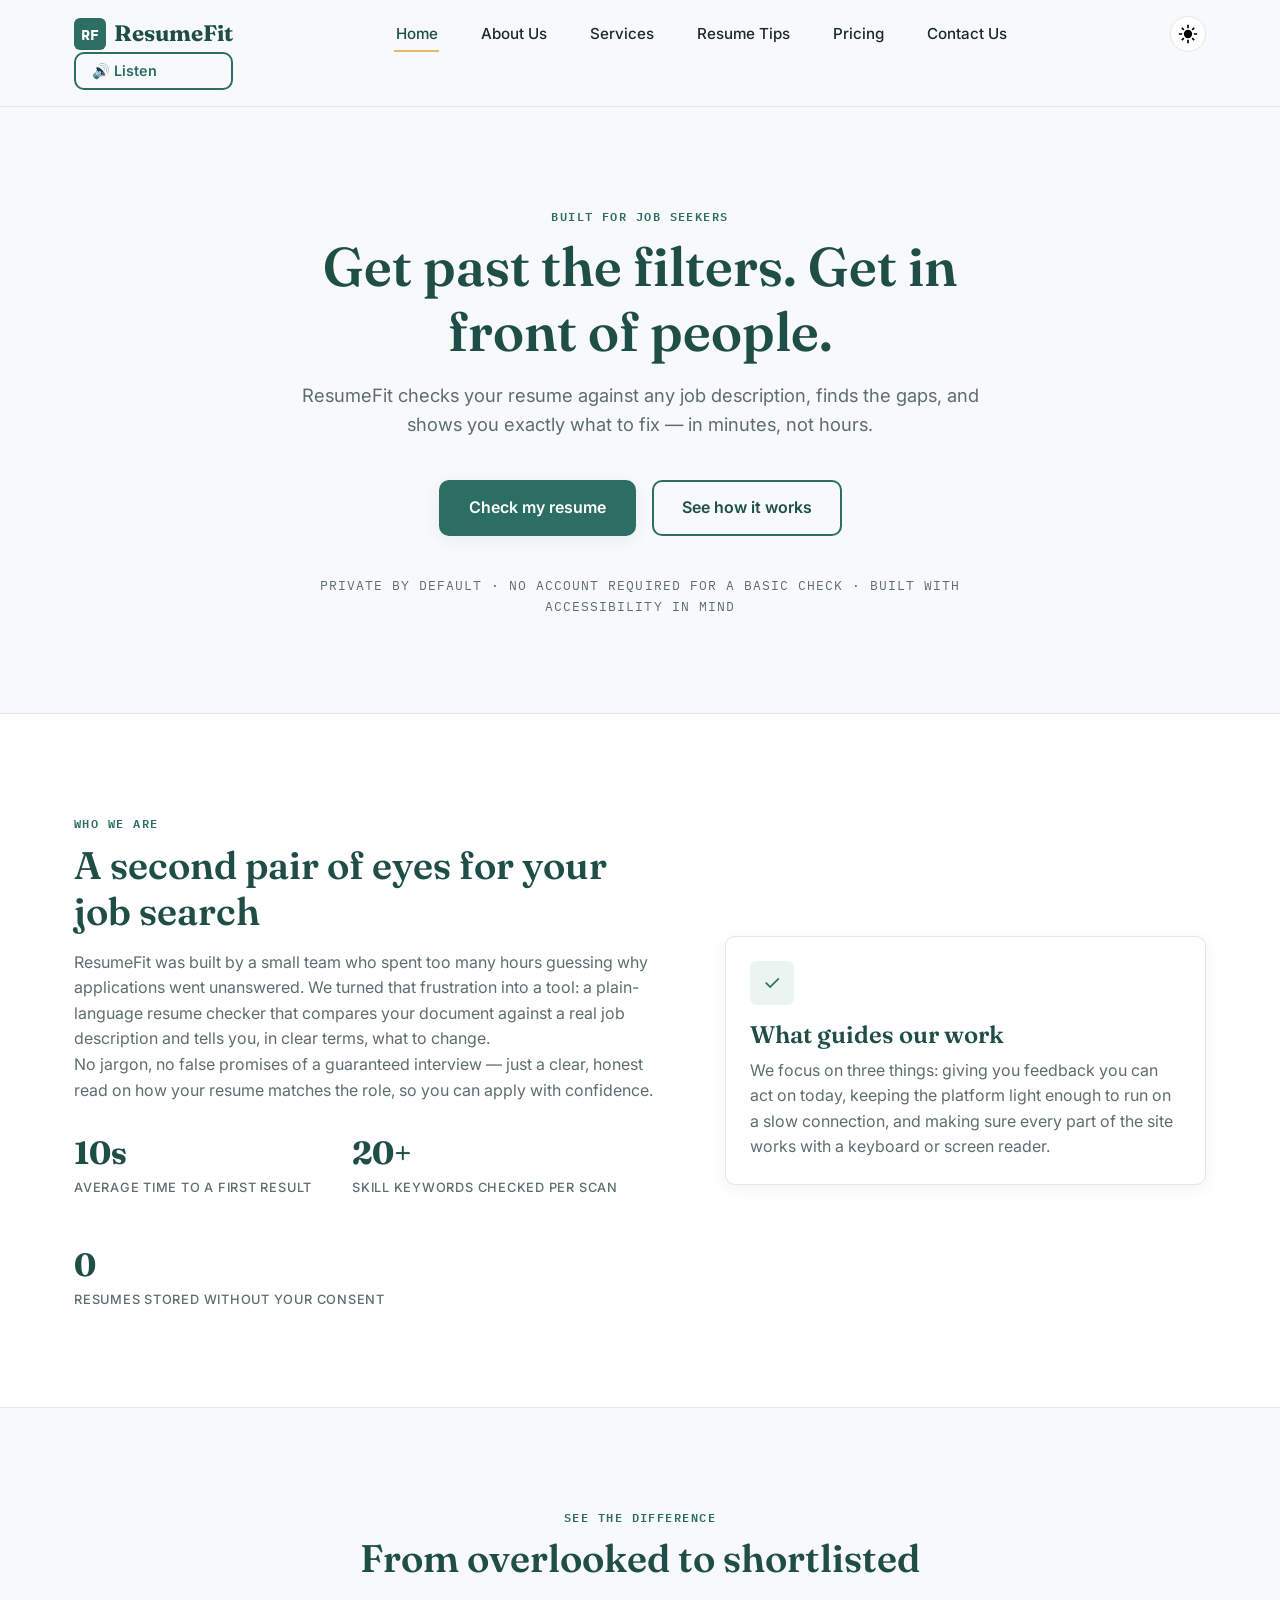
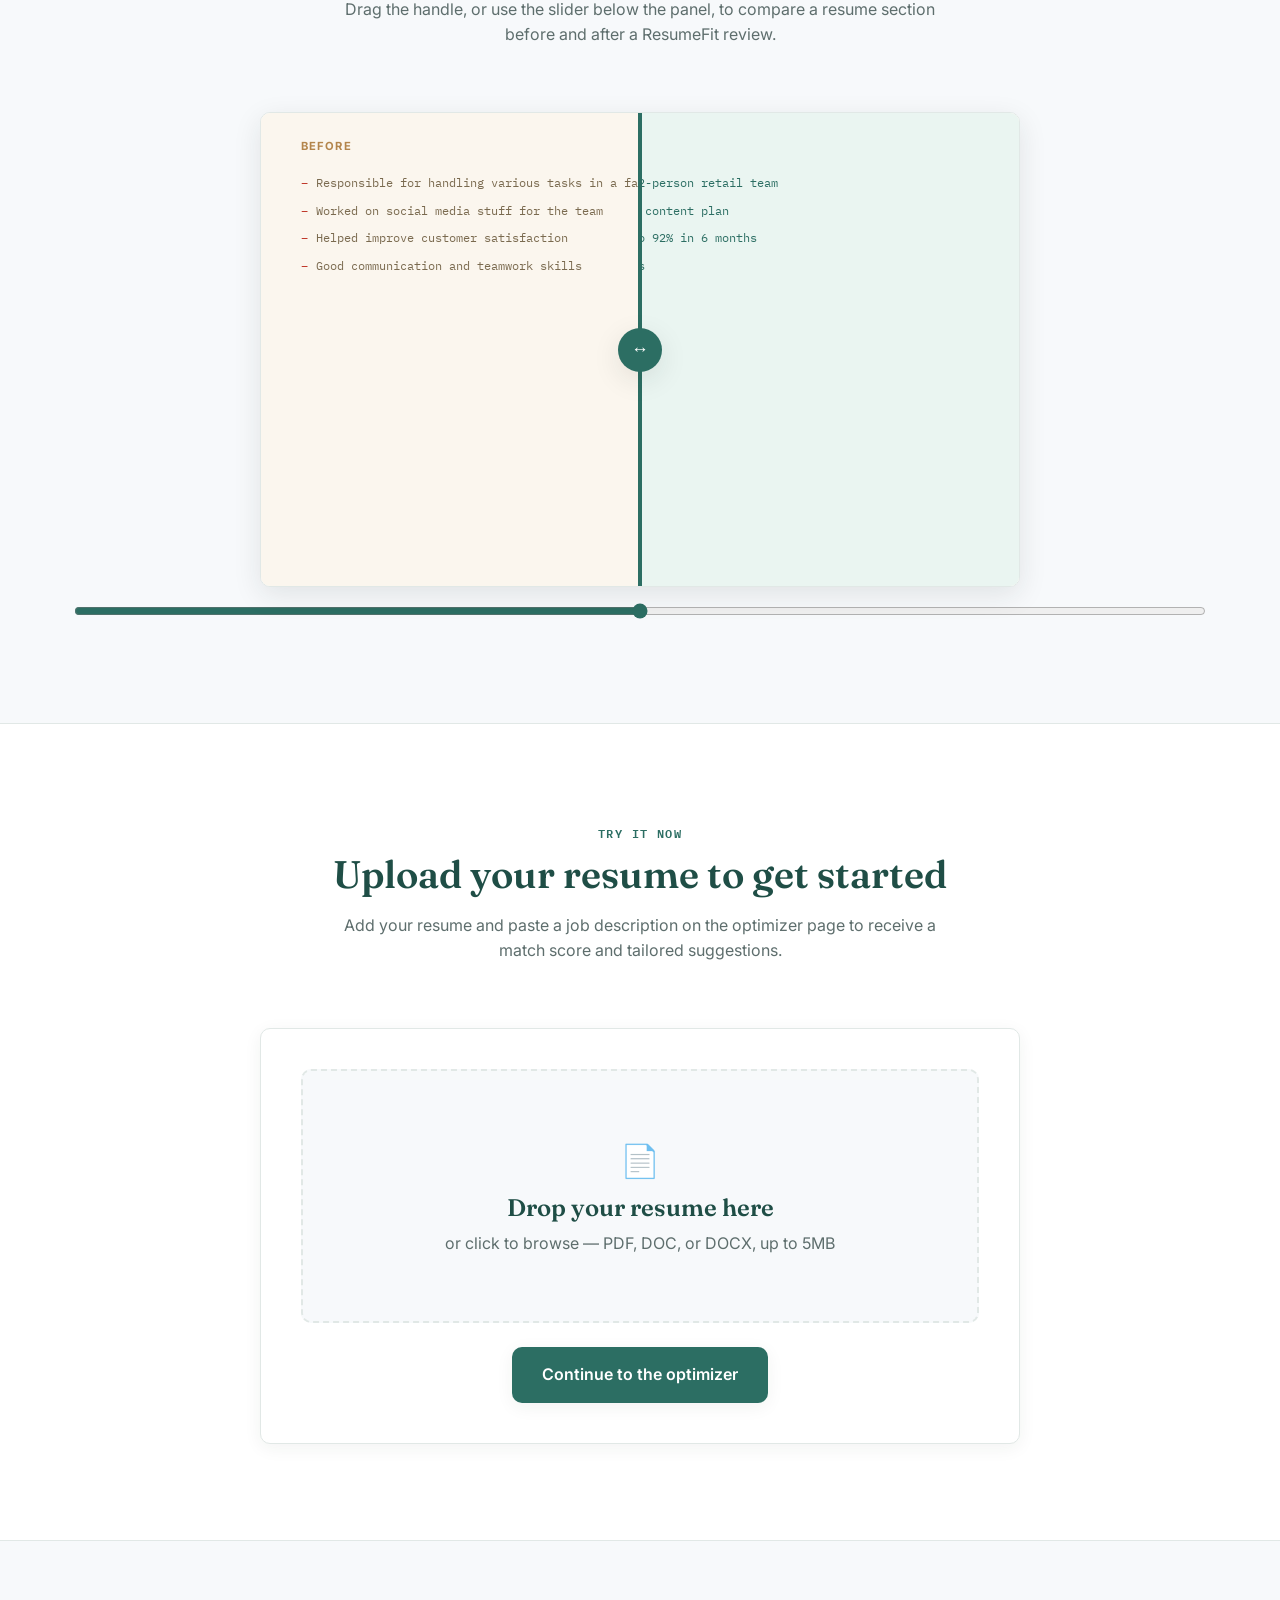
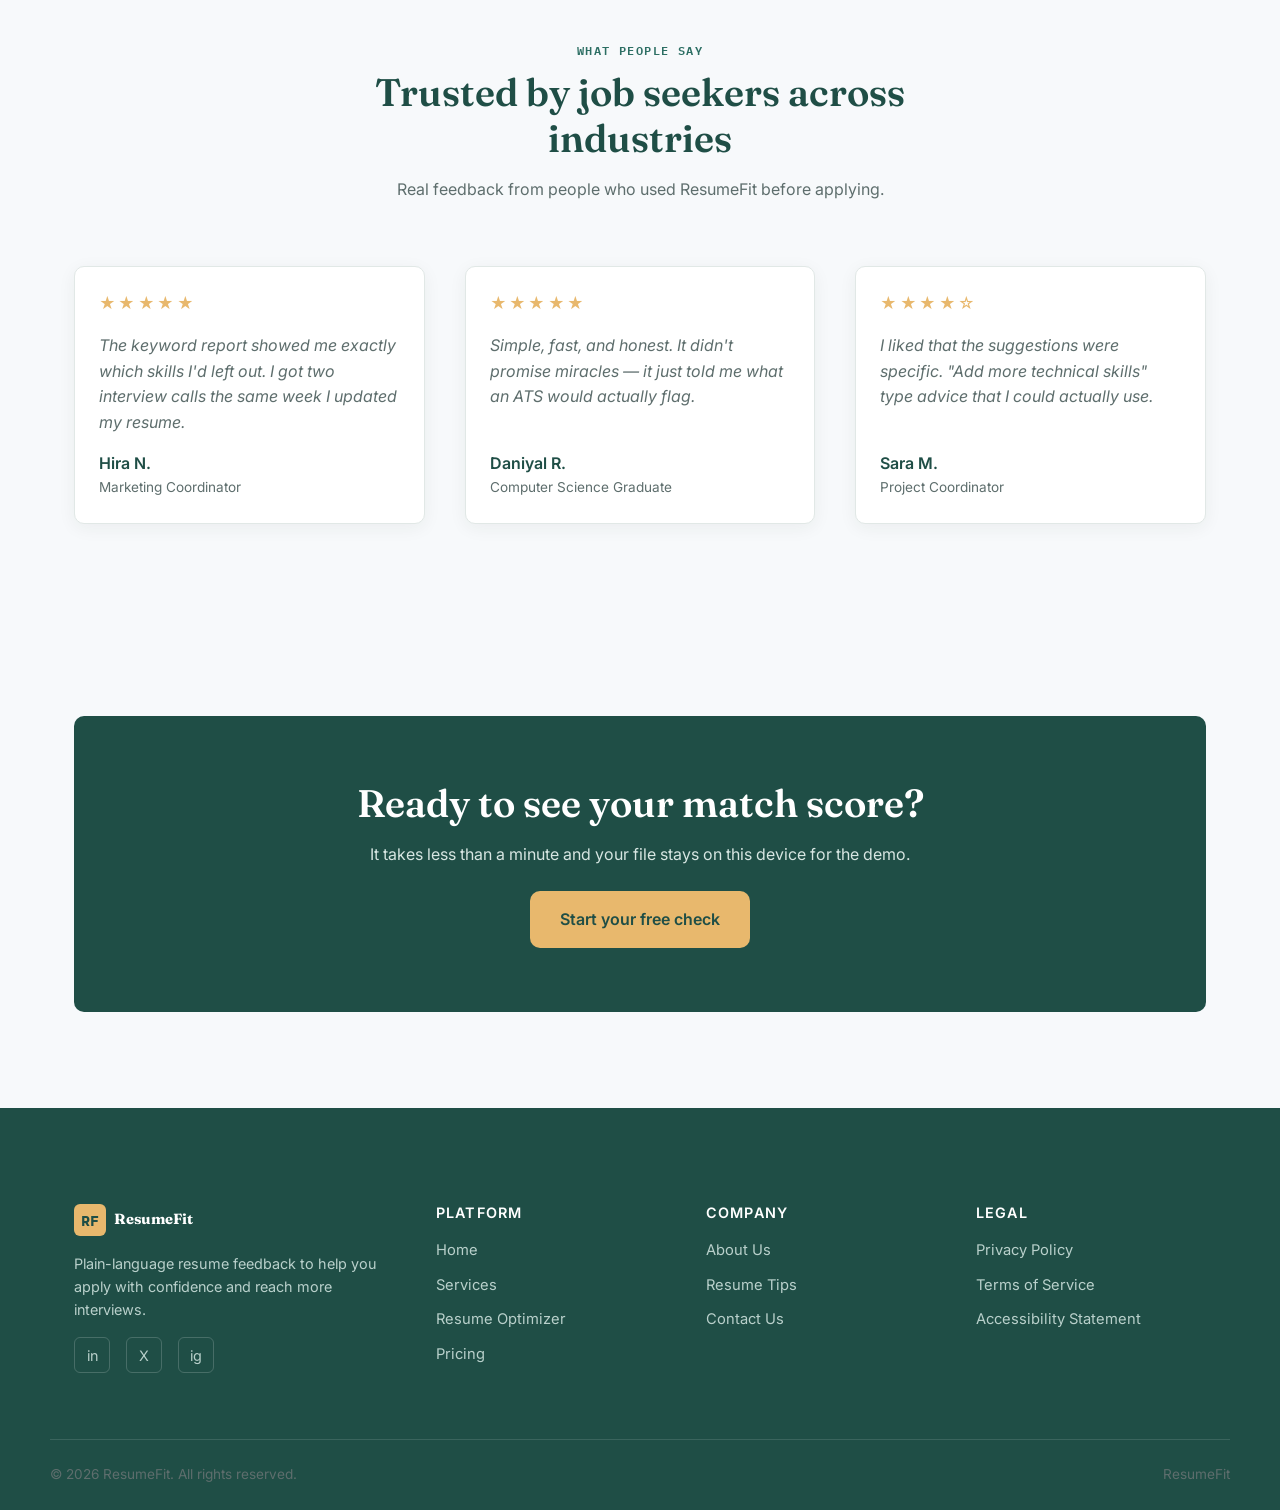
==== ResumeFit Frontend/index.html @ ed441691 "Update index.html" ====
<!DOCTYPE html>
<html lang="en">
<head>
  <meta charset="UTF-8" />
  <meta name="viewport" content="width=device-width, initial-scale=1.0" />
  <title>ResumeFit — Optimize Your Resume for Every Job</title>
  <meta name="description" content="ResumeFit helps job seekers tailor their resumes with keyword matching, ATS-friendly suggestions, and clear, actionable feedback." />
  <link rel="preconnect" href="https://fonts.googleapis.com">
  <link rel="preconnect" href="https://fonts.gstatic.com" crossorigin>
  <link href="https://fonts.googleapis.com/css2?family=Fraunces:wght@500;600;700&family=Inter:wght@400;500;600;700&family=IBM+Plex+Mono:wght@500;600&display=swap" rel="stylesheet">
  <link rel="stylesheet" href="css/style.css" />
</head>
<body>
  <a href="#main-content" class="skip-link">Skip to main content</a>

  <header class="site-header">
    <nav class="nav" aria-label="Main navigation">
      <a href="index.html" class="nav__logo">
        <span class="nav__logo-mark" aria-hidden="true">RF</span>
        ResumeFit
      </a>
      <button class="nav__toggle" aria-expanded="false" aria-controls="primary-nav">
        <span class="visually-hidden">Open menu</span>
        <span class="nav__toggle-bar" aria-hidden="true"></span>
        <span class="nav__toggle-bar" aria-hidden="true"></span>
        <span class="nav__toggle-bar" aria-hidden="true"></span>
      </button>
      <ul class="nav__links" id="primary-nav">
        <li><a href="index.html" aria-current="page">Home</a></li>
        <li><a href="about.html">About Us</a></li>
        <li><a href="features.html">Services</a></li>
        <li><a href="tips.html">Resume Tips</a></li>
        <li><a href="pricing.html">Pricing</a></li>
        <li><a href="contact.html">Contact Us</a></li>
      </ul>
      <button id="theme-switch" type="button" aria-label="Toggle theme">
        <svg xmlns="http://www.w3.org/2000/svg" height="24px" viewBox="0 -960 960 960" width="24px" fill="#e3e3e3"><path d="M338.5-338.5Q280-397 280-480t58.5-141.5Q397-680 480-680t141.5 58.5Q680-563 680-480t-58.5 141.5Q563-280 480-280t-141.5-58.5ZM200-440H40v-80h160v80Zm720 0H760v-80h160v80ZM440-760v-160h80v160h-80Zm0 720v-160h80v160h-80ZM256-650l-101-97 57-59 96 100-52 56Zm492 496-97-101 53-55 101 97-57 59Zm-98-550 97-101 59 57-100 96-56-52ZM154-212l101-97 55 53-97 101-59-57Z"/></svg>
        <svg xmlns="http://www.w3.org/2000/svg" height="24px" viewBox="0 -960 960 960" width="24px" fill="#e3e3e3"><path d="M480-120q-150 0-255-105T120-480q0-150 105-255t255-105q14 0 27.5 1t26.5 3q-41 29-65.5 75.5T444-660q0 90 63 153t153 63q55 0 101-24.5t75-65.5q2 13 3 26.5t1 27.5q0 150-105 255T480-120Z"/></svg>
      </button>
      <button id="tts-btn" type="button" aria-label="Read page aloud">
        🔊 Listen
      </button>
    </nav>
  </header>

  <main id="main-content">

    <!-- Hero Section -->
    <section class="hero">
      <div class="container hero__inner">
        <span class="eyebrow">Built for job seekers</span>
        <h1>Get past the filters. Get in front of people.</h1>
        <p class="lead">
          ResumeFit checks your resume against any job description, finds the gaps,
          and shows you exactly what to fix — in minutes, not hours.
        </p>
        <div class="hero__cta">
          <a href="optimizer.html" class="btn btn-primary">Check my resume</a>
          <a href="features.html" class="btn btn-outline">See how it works</a>
        </div>
        <p class="hero__trust">Private by default · No account required for a basic check · Built with accessibility in mind</p>
      </div>
    </section>

    <!-- Who We Are Section -->
    <section class="section section--alt">
      <div class="container about-grid">
        <div>
          <span class="eyebrow">Who we are</span>
          <h2>A second pair of eyes for your job search</h2>
          <p>
            ResumeFit was built by a small team who spent too many hours guessing why
            applications went unanswered. We turned that frustration into a tool: a
            plain-language resume checker that compares your document against a real
            job description and tells you, in clear terms, what to change.
          </p>
          <p>
            No jargon, no false promises of a guaranteed interview — just a clear,
            honest read on how your resume matches the role, so you can apply with
            confidence.
          </p>
          <div class="stat-row">
            <div class="stat">10s
              <span>Average time to a first result</span>
            </div>
            <div class="stat">20+
              <span>Skill keywords checked per scan</span>
            </div>
            <div class="stat">0
              <span>Resumes stored without your consent</span>
            </div>
          </div>
        </div>
        <div class="card">
          <div class="icon-badge" aria-hidden="true">✓</div>
          <h3>What guides our work</h3>
          <p>
            We focus on three things: giving you feedback you can act on today,
            keeping the platform light enough to run on a slow connection, and
            making sure every part of the site works with a keyboard or screen reader.
          </p>
        </div>
      </div>
    </section>

    <!-- Before / After Comparison Section -->
    <section class="section" aria-labelledby="compare-heading">
      <div class="container">
        <div class="section-header">
          <span class="eyebrow">See the difference</span>
          <h2 id="compare-heading">From overlooked to shortlisted</h2>
          <p>
            Drag the handle, or use the slider below the panel, to compare a resume
            section before and after a ResumeFit review.
          </p>
        </div>

        <div class="compare" role="group" aria-label="Before and after resume comparison">
          <div class="compare__panel compare__panel--before" aria-hidden="true">
            <span class="compare__label">Before</span>
            <div class="compare__line"><span class="mark">–</span><span>Responsible for handling various tasks in a fast paced environment</span></div>
            <div class="compare__line"><span class="mark">–</span><span>Worked on social media stuff for the team</span></div>
            <div class="compare__line"><span class="mark">–</span><span>Helped improve customer satisfaction</span></div>
            <div class="compare__line"><span class="mark">–</span><span>Good communication and teamwork skills</span></div>
          </div>
          <div class="compare__panel compare__panel--after" aria-hidden="true">
            <span class="compare__label">After</span>
            <div class="compare__line"><span class="mark">+</span><span>Managed daily scheduling and inventory for a 12-person retail team</span></div>
            <div class="compare__line"><span class="mark">+</span><span>Grew Instagram engagement 34% through a weekly content plan</span></div>
            <div class="compare__line"><span class="mark">+</span><span>Raised customer satisfaction scores from 81% to 92% in 6 months</span></div>
            <div class="compare__line"><span class="mark">+</span><span>Led weekly team huddles and trained 4 new hires</span></div>
          </div>
          <div class="compare__handle">
            <button type="button" class="compare__handle-grip" aria-hidden="true" tabindex="-1">
              ↔
            </button>
          </div>
        </div>

        <label for="compare-range" class="visually-hidden">Adjust before and after comparison</label>
        <input type="range" id="compare-range" class="compare__slider" min="0" max="100" value="50"
               aria-valuemin="0" aria-valuemax="100" aria-valuenow="50"
               aria-label="Slide to compare before and after resume wording">
        <!-- <p class="compare__caption">Same experience, written to show impact and match common job-description language.</p> -->
      </div>
    </section>

    <!-- Upload Section (Home preview) -->
    <section class="section section--alt" aria-labelledby="upload-heading">
      <div class="container">
        <div class="section-header">
          <span class="eyebrow">Try it now</span>
          <h2 id="upload-heading">Upload your resume to get started</h2>
          <p>
            Add your resume and paste a job description on the optimizer page to receive
            a match score and tailored suggestions.
          </p>
        </div>

        <div class="upload-card">
          <div class="dropzone" role="button" tabindex="0" aria-label="Upload your resume file. Opens a file picker.">
            <div class="dropzone__icon" aria-hidden="true">📄</div>
            <h3>Drop your resume here</h3>
            <p>or click to browse — PDF, DOC, or DOCX, up to 5MB</p>
            <input type="file" id="resume-file-home" accept=".pdf,.doc,.docx" />
          </div>
          <p id="file-status-home" class="file-status" aria-live="polite"></p>
          <div class="hero__cta" style="margin-top: var(--space-md);">
            <a href="optimizer.html" class="btn btn-primary">Continue to the optimizer</a>
          </div>
        </div>
      </div>
    </section>

    <!-- Reviews Section -->
    <section class="section" aria-labelledby="reviews-heading">
      <div class="container">
        <div class="section-header">
          <span class="eyebrow">What people say</span>
          <h2 id="reviews-heading">Trusted by job seekers across industries</h2>
          <p>Real feedback from people who used ResumeFit before applying.</p>
        </div>

        <div class="grid grid--3">
          <div class="card testimonial">
            <div class="stars" aria-hidden="true">★★★★★</div>
            <blockquote>
              <p>The keyword report showed me exactly which skills I'd left out. I got
              two interview calls the same week I updated my resume.</p>
            </blockquote>
            <cite>Hira N.<span class="role">Marketing Coordinator</span></cite>
          </div>
          <div class="card testimonial">
            <div class="stars" aria-hidden="true">★★★★★</div>
            <blockquote>
              <p>Simple, fast, and honest. It didn't promise miracles — it just told me
              what an ATS would actually flag.</p>
            </blockquote>
            <cite>Daniyal R.<span class="role">Computer Science Graduate</span></cite>
          </div>
          <div class="card testimonial">
            <div class="stars" aria-hidden="true">★★★★☆</div>
            <blockquote>
              <p>I liked that the suggestions were specific. "Add more technical skills"
              type advice that I could actually use.</p>
            </blockquote>
            <cite>Sara M.<span class="role">Project Coordinator</span></cite>
          </div>
        </div>
      </div>
    </section>

    <!-- CTA Banner -->
    <section class="section">
      <div class="container">
        <div class="cta-banner">
          <h2>Ready to see your match score?</h2>
          <p>It takes less than a minute and your file stays on this device for the demo.</p>
          <a href="optimizer.html" class="btn btn-accent">Start your free check</a>
        </div>
      </div>
    </section>

  </main>

  <!-- Footer -->
  <footer class="site-footer">
    <div class="container footer-grid">
      <div class="footer-brand">
        <a href="index.html" class="nav__logo">
          <span class="nav__logo-mark" aria-hidden="true">RF</span>
          ResumeFit
        </a>
        <p>Plain-language resume feedback to help you apply with confidence and reach more interviews.</p>
        <div class="footer-social" style="margin-top: 1rem;">
          <a href="#" aria-label="ResumeFit on LinkedIn">in</a>
          <a href="#" aria-label="ResumeFit on Twitter / X">X</a>
          <a href="#" aria-label="ResumeFit on Instagram">ig</a>
        </div>
      </div>
      <div>
        <h4>Platform</h4>
        <ul>
          <li><a href="index.html">Home</a></li>
          <li><a href="features.html">Services</a></li>
          <li><a href="optimizer.html">Resume Optimizer</a></li>
          <li><a href="pricing.html">Pricing</a></li>
        </ul>
      </div>
      <div>
        <h4>Company</h4>
        <ul>
          <li><a href="about.html">About Us</a></li>
          <li><a href="tips.html">Resume Tips</a></li>
          <li><a href="contact.html">Contact Us</a></li>
        </ul>
      </div>
      <div>
        <h4>Legal</h4>
        <ul>
          <li><a href="#">Privacy Policy</a></li>
          <li><a href="#">Terms of Service</a></li>
          <li><a href="#">Accessibility Statement</a></li>
        </ul>
      </div>
    </div>
    <div class="container footer-bottom">
      <p>© 2026 ResumeFit. All rights reserved.</p>
      <p>ResumeFit</p>
    </div>
  </footer>

  <script src="js/script.js"></script>
</body>
</html>
---- ResumeFit Frontend/css/style.css ----
/* =====================================================
   ResumeFit — Shared Stylesheet
   Design tokens, layout, components, accessibility,
   and responsive rules for all six pages.
   ===================================================== */

/* ---------- Design Tokens ---------- */
:root {
  /* Color palette */
  --color-bg: #F7F9FB;
  --color-surface: #FFFFFF;
  --color-primary: #2C6E63;
  --color-primary-dark: #1F4E46;
  --color-accent: #E8B86D;
  --color-text: #1C2B2A;
  --color-muted: #5E6E6D;
  --color-border: #E1E8E6;
  --color-success-bg: #EAF5F1;
  --color-error: #B3413A;

  /* Typography */
  --font-display: "Fraunces", Georgia, "Times New Roman", serif;
  --font-body: "Inter", -apple-system, BlinkMacSystemFont, "Segoe UI", sans-serif;
  --font-mono: "IBM Plex Mono", "Courier New", monospace;

  /* Spacing scale */
  --space-xs: 0.5rem;
  --space-sm: 1rem;
  --space-md: 1.5rem;
  --space-lg: 2.5rem;
  --space-xl: 4rem;
  --space-2xl: 6rem;

  /* Layout */
  --max-width: 1180px;
  --radius: 10px;
  --radius-sm: 6px;
  --shadow: 0 4px 18px rgba(28, 43, 42, 0.06);
  --shadow-strong: 0 8px 28px rgba(28, 43, 42, 0.10);

  /* Motion */
  --transition: 0.2s ease;
}
/* Dark Mode - Colour Tokens */
.darkmode {
   --color-bg:           #0D1117;
   --color-surface:      #161B22;

   --color-primary:      #3FB99A;
   --color-primary-dark: #2F8D75;

   --color-accent:       #7EE7D1;

   --color-text:         #F0F6FC;
   --color-muted:        #A5B1BC;

   --color-border:       #30363D;
   --color-section-dark: #30363D;

   --color-success-bg:   rgba(63,185,154,0.12);
   --color-error:        #FF7B7B;
}

/* Dark mode - nav background */
.darkmode .site-header{
   background-color: rgba(15, 20, 28, 0.92);
   backdrop-filter: blur(12px);
}

/* ---------- Reset & Base ---------- */
* {
  margin: 0;
  padding: 0;
  box-sizing: border-box;
}

html {
  font-size: 100%;
  scroll-behavior: smooth;
}

body {
  font-family: var(--font-body);
  color: var(--color-text);
  background-color: var(--color-bg);
  line-height: 1.6;
  font-size: 1rem;
}

img {
  max-width: 100%;
  height: auto;
  display: block;
}

ul {
  list-style: none;
}

a {
  color: var(--color-primary);
  text-decoration: underline;
  text-decoration-thickness: 1px;
}

a:hover {
  color: var(--color-primary-dark);
}

/* Visible focus state for accessibility (WCAG 2.4.7) */
a:focus-visible,
button:focus-visible,
input:focus-visible,
textarea:focus-visible,
select:focus-visible,
[tabindex]:focus-visible {
  outline: 3px solid var(--color-accent);
  outline-offset: 2px;
  border-radius: var(--radius-sm);
}

/* Skip link for keyboard users */
.skip-link {
  position: absolute;
  left: -999px;
  top: 0;
  background: var(--color-primary-dark);
  color: #fff;
  padding: var(--space-xs) var(--space-sm);
  z-index: 1000;
  border-radius: 0 0 var(--radius-sm) 0;
}

.skip-link:focus {
  left: 0;
}

/* Respect reduced motion preference */
@media (prefers-reduced-motion: reduce) {
  * {
    animation-duration: 0.01ms !important;
    transition-duration: 0.01ms !important;
    scroll-behavior: auto !important;
  }
}

/* ---------- Typography ---------- */
h1, h2, h3, h4 {
  font-family: var(--font-display);
  color: var(--color-primary-dark);
  line-height: 1.2;
  font-weight: 600;
}

h1 { font-size: clamp(2.2rem, 5vw, 3.4rem); }
h2 { font-size: clamp(1.7rem, 3.5vw, 2.4rem); margin-bottom: var(--space-sm); }
h3 { font-size: clamp(1.2rem, 2.5vw, 1.5rem); margin-bottom: var(--space-xs); }

p {
  color: var(--color-muted);
  max-width: 65ch;
}

.eyebrow {
  font-family: var(--font-mono);
  text-transform: uppercase;
  letter-spacing: 0.12em;
  font-size: 0.75rem;
  color: var(--color-primary);
  font-weight: 600;
  display: inline-block;
  margin-bottom: var(--space-xs);
}

/* ---------- Layout Helpers ---------- */
.container {
  width: 100%;
  max-width: var(--max-width);
  margin: 0 auto;
  padding: 0 var(--space-md);
}

.section {
  padding: var(--space-2xl) 0;
}

.section--alt {
  background-color: var(--color-surface);
  border-top: 1px solid var(--color-border);
  border-bottom: 1px solid var(--color-border);
}

.section-header {
  max-width: 640px;
  margin: 0 auto var(--space-xl);
  text-align: center;
}

.section-header p {
  margin: 0 auto;
}

/* ---------- Buttons ---------- */
.btn {
  display: inline-flex;
  align-items: center;
  justify-content: center;
  gap: 0.5rem;
  font-family: var(--font-body);
  font-weight: 600;
  font-size: 1rem;
  padding: 0.85rem 1.75rem;
  border-radius: var(--radius);
  border: 2px solid transparent;
  cursor: pointer;
  text-decoration: none;
  transition: transform var(--transition), box-shadow var(--transition), background-color var(--transition);
}

.btn:hover {
  transform: translateY(-2px);
}

.btn-primary {
  background-color: var(--color-primary);
  color: #fff;
  box-shadow: var(--shadow);
}

.btn-primary:hover {
  background-color: var(--color-primary-dark);
  color: #fff;
}

.btn-outline {
  background-color: transparent;
  border-color: var(--color-primary);
  color: var(--color-primary-dark);
}

.btn-outline:hover {
  background-color: var(--color-primary);
  color: #fff;
}

.btn-accent {
  background-color: var(--color-accent);
  color: var(--color-primary-dark);
}

.btn-accent:hover {
  background-color: #dba853;
  color: var(--color-primary-dark);
}

.btn-block {
  width: 100%;
}
#theme-switch{
   height: 2.25rem;
   width: 2.25rem;
   padding: 0;
   border-radius: 50%;
   background-color: var(--color-surface);
   border: 1px solid var(--color-border);
   display: flex;
   margin: auto;
   justify-content: center;
   align-items: center;
   cursor: pointer;
   transition: background-color var(--transition), border-color var(--transition);

}
#theme-switch:hover {
  background-color: var(--color-success-bg);
  border-color: var(--color-primary);
}
#theme-switch svg{
   width: 20px;
   height: 20px;
   fill: var(--color-variant);
}
#theme-switch svg:last-child{
   display: none;
}
.darkmode #theme-switch svg:first-child{
   display: none;
}

.darkmode #theme-switch svg:last-child{
   display: block;
}

#tts-btn {
  display: inline-flex;
  align-items: center;
  gap: 0.4rem;
  font-family: var(--font-body);
  font-size: 0.9rem;
  font-weight: 600;
  padding: 0.5rem 1rem;
  border-radius: var(--radius);
  border: 2px solid var(--color-primary);
  background: transparent;
  color: var(--color-primary);
  cursor: pointer;
  transition: background-color var(--transition), color var(--transition);
}

#tts-btn:hover {
  background-color: var(--color-primary);
  color: #fff;
}

#tts-btn.is-speaking {
  background-color: var(--color-primary);
  color: #fff;
}
   
/* ---------- Header / Navigation ---------- */
.site-header {
  position: sticky;
  top: 0;
  z-index: 500;
  background-color: rgba(247, 249, 251, 0.92);
  backdrop-filter: blur(8px);
  border-bottom: 1px solid var(--color-border);
}

.nav {
  display: grid;
  grid-template-columns: auto 1fr auto;
  align-items: center;
  justify-content: space-between;
  padding: var(--space-sm) var(--space-md);
  max-width: var(--max-width);
  margin: 0 auto;
}

.nav__logo {
  font-family: var(--font-display);
  font-size: 1.4rem;
  font-weight: 700;
  color: var(--color-primary-dark);
  text-decoration: none;
  display: flex;
  align-items: center;
  gap: 0.5rem;
}

.nav__logo:hover {
  color: var(--color-primary);
}

.nav__logo-mark {
  display: inline-flex;
  align-items: center;
  justify-content: center;
  width: 2rem;
  height: 2rem;
  background-color: var(--color-primary);
  color: #fff;
  border-radius: var(--radius-sm);
  font-family: var(--font-mono);
  font-size: 0.95rem;
  font-weight: 700;
}

.nav__toggle {
  display: none;
  background: none;
  border: 2px solid var(--color-border);
  border-radius: var(--radius-sm);
  padding: 0.4rem 0.6rem;
  cursor: pointer;
}

.nav__toggle-bar {
  display: block;
  width: 22px;
  height: 2px;
  background-color: var(--color-primary-dark);
  margin: 4px 0;
  transition: transform var(--transition), opacity var(--transition);
}

.nav__links {
  display: flex;
  gap: var(--space-lg);
  justify-content: center;
  align-items: center;
}

.nav__links a {
  color: var(--color-text);
  text-decoration: none;
  font-weight: 500;
  font-size: 0.95rem;
  padding: 0.4rem 0.1rem;
  border-bottom: 2px solid transparent;
  transition: border-color var(--transition), color var(--transition);
}

.nav__links a:hover,
.nav__links a[aria-current="page"] {
  color: var(--color-primary-dark);
  border-bottom-color: var(--color-accent);
}

/* ---------- Hero ---------- */
.hero {
  padding: var(--space-2xl) 0;
}

.hero__inner {
  text-align: center;
  max-width: 760px;
  margin: 0 auto;
}

.hero h1 {
  margin-bottom: var(--space-sm);
}

.hero p.lead {
  font-size: 1.15rem;
  margin: 0 auto var(--space-lg);
}

.hero__cta {
  display: flex;
  justify-content: center;
  gap: var(--space-sm);
  flex-wrap: wrap;
}

.hero__trust {
  margin-top: var(--space-lg);
  font-family: var(--font-mono);
  font-size: 0.8rem;
  letter-spacing: 0.08em;
  text-transform: uppercase;
  color: var(--color-muted);
  text-align: center;
  max-width: 100%;
}

/* ---------- Cards & Grids ---------- */
.grid {
  display: grid;
  gap: var(--space-lg);
}

.grid--2 { grid-template-columns: repeat(2, 1fr); }
.grid--3 { grid-template-columns: repeat(3, 1fr); }
.grid--4 { grid-template-columns: repeat(4, 1fr); }

.card {
  background-color: var(--color-surface);
  border: 1px solid var(--color-border);
  border-radius: var(--radius);
  padding: var(--space-md);
  box-shadow: var(--shadow);
}

.card h3 {
  margin-bottom: var(--space-xs);
}

.icon-badge {
  display: inline-flex;
  align-items: center;
  justify-content: center;
  width: 2.75rem;
  height: 2.75rem;
  background-color: var(--color-success-bg);
  color: var(--color-primary);
  border-radius: var(--radius-sm);
  font-size: 1.3rem;
  margin-bottom: var(--space-sm);
}

/* ---------- About / Mini-overview section ---------- */
.about-grid {
  display: grid;
  grid-template-columns: 1.1fr 0.9fr;
  gap: var(--space-xl);
  align-items: center;
}

.stat-row {
  display: flex;
  gap: var(--space-lg);
  margin-top: var(--space-md);
  flex-wrap: wrap;
}

.stat-row .stat {
  font-family: var(--font-display);
  font-size: 2rem;
  color: var(--color-primary-dark);
  font-weight: 700;
}

.stat-row .stat span {
  display: block;
  font-family: var(--font-body);
  font-size: 0.8rem;
  font-weight: 500;
  color: var(--color-muted);
  text-transform: uppercase;
  letter-spacing: 0.06em;
}

/* ---------- Before / After Comparison (signature element) ---------- */
.compare {
  position: relative;
  border-radius: var(--radius);
  overflow: hidden;
  box-shadow: var(--shadow-strong);
  border: 1px solid var(--color-border);
  max-width: 760px;
  margin: 0 auto;
  aspect-ratio: 16 / 10;
  background-color: var(--color-surface);
  touch-action: none;
}

.compare__panel {
  position: absolute;
  inset: 0;
  display: flex;
  flex-direction: column;
  padding: var(--space-md) var(--space-lg);
  font-family: var(--font-mono);
  font-size: 0.78rem;
  line-height: 1.7;
  overflow: hidden;
}

.compare__panel--before {
  background-color: #FBF6EE;
  color: #7A6A4F;
}


.compare__panel--after {
  background-color: var(--color-success-bg);
  color: var(--color-primary);
  clip-path: inset(0 0 0 50%);
}

.compare__label {
  font-family: var(--font-body);
  font-weight: 700;
  text-transform: uppercase;
  letter-spacing: 0.1em;
  font-size: 0.7rem;
  margin-bottom: var(--space-sm);
}

.compare__panel--before .compare__label {
  color: #B3854B;
}

.compare__panel--after .compare__label {
  color: var(--color-primary);
}

.compare__line {
  display: flex;
  align-items: flex-start;
  gap: 0.5rem;
  margin-bottom: 0.4rem;
}

.compare__line .mark {
  font-weight: 700;
}

.compare__panel--before .mark {
  color: #C0392B;
}

.compare__panel--after .mark {
  color: var(--color-primary);
}

.compare__handle {
  position: absolute;
  top: 0;
  bottom: 0;
  left: 50%;
  width: 4px;
  background-color: var(--color-primary);
  transform: translateX(-50%);
  cursor: ew-resize;
}

.compare__handle-grip {
  position: absolute;
  top: 50%;
  left: 50%;
  transform: translate(-50%, -50%);
  width: 2.75rem;
  height: 2.75rem;
  background-color: var(--color-primary);
  color: #fff;
  border-radius: 50%;
  display: flex;
  align-items: center;
  justify-content: center;
  font-size: 1.1rem;
  box-shadow: var(--shadow-strong);
  border: none;
  cursor: ew-resize;
  padding: 0;
}

/* ---------- Dark Mode Fix ---------- */
.darkmode .compare__panel--before {
  background-color: #1A1F26;
  color: #A5B1BC;
}

.darkmode .compare__panel--after {
  background-color: #132D27;
  color: #fff;
}

.darkmode .compare__panel--before .compare__label {
  color: #FFB86B;
}

.darkmode .compare__panel--before .mark {
  color: #FF7B7B;
}

.darkmode .compare__handle-grip {
  color: #0D1117;
}

.compare__slider {
  width: 100%;
  margin-top: var(--space-sm);
  accent-color: var(--color-primary);
}

.compare__caption {
  text-align: center;
  color: var(--color-muted);
  font-size: 0.85rem;
  margin-top: var(--space-sm);
}

/* ---------- Upload Section ---------- */
.upload-card {
  max-width: 760px;
  margin: 0 auto;
  background-color: var(--color-surface);
  border: 1px solid var(--color-border);
  border-radius: var(--radius);
  box-shadow: var(--shadow);
  padding: var(--space-lg);
}

.dropzone {
  border: 2px dashed var(--color-border);
  border-radius: var(--radius);
  padding: var(--space-xl) var(--space-md);
  text-align: center;
  cursor: pointer;
  transition: border-color var(--transition), background-color var(--transition);
  background-color: var(--color-bg);
}

.dropzone:hover,
.dropzone:focus-visible,
.dropzone.is-dragover {
  border-color: var(--color-primary);
  background-color: var(--color-success-bg);
}

.dropzone__icon {
  font-size: 2rem;
  margin-bottom: var(--space-xs);
}

.dropzone input[type="file"] {
  position: absolute;
  width: 1px;
  height: 1px;
  opacity: 0;
  overflow: hidden;
}

.file-status {
  margin-top: var(--space-sm);
  font-size: 0.9rem;
  font-weight: 600;
  color: var(--color-primary-dark);
}

.field {
  margin-top: var(--space-md);
}

.field label {
  display: block;
  font-weight: 600;
  margin-bottom: 0.4rem;
  font-size: 0.95rem;
}

.field textarea,
.field input {
  width: 100%;
  font-family: var(--font-body);
  font-size: 1rem;
  padding: 0.75rem 1rem;
  border: 1px solid var(--color-border);
  border-radius: var(--radius-sm);
  background-color: var(--color-bg);
  color: var(--color-text);
}

.field textarea {
  min-height: 130px;
  resize: vertical;
}

.field__hint {
  font-size: 0.82rem;
  color: var(--color-muted);
  margin-top: 0.3rem;
}

.field-error {
  font-size: 0.82rem;
  color: var(--color-error);
  margin-top: 0.3rem;
  display: none;
}

.field.has-error textarea,
.field.has-error input {
  border-color: var(--color-error);
}

.field.has-error .field-error {
  display: block;
}

/* Feedback results */
.feedback {
  margin-top: var(--space-lg);
  border-top: 1px solid var(--color-border);
  padding-top: var(--space-lg);
  display: none;
}

.feedback.is-visible {
  display: block;
}

.feedback__score {
  display: flex;
  align-items: center;
  gap: var(--space-md);
  margin-bottom: var(--space-md);
}

.feedback__score-value {
  font-family: var(--font-display);
  font-size: 2.6rem;
  font-weight: 700;
  color: var(--color-primary);
}

.feedback__score-bar {
  flex: 1;
  height: 10px;
  background-color: var(--color-border);
  border-radius: 6px;
  overflow: hidden;
}

.feedback__score-fill {
  height: 100%;
  background-color: var(--color-primary);
  width: 0%;
  transition: width 0.6s ease;
}

.feedback__list li {
  display: flex;
  gap: 0.6rem;
  padding: 0.5rem 0;
  border-bottom: 1px solid var(--color-border);
  font-size: 0.95rem;
}

.feedback__list li:last-child {
  border-bottom: none;
}

.feedback__list .tag {
  font-family: var(--font-mono);
  font-size: 0.7rem;
  text-transform: uppercase;
  letter-spacing: 0.06em;
  background-color: var(--color-success-bg);
  color: var(--color-primary-dark);
  padding: 0.2rem 0.5rem;
  border-radius: 4px;
  height: fit-content;
  white-space: nowrap;
}

.feedback__keywords {
  margin-top: var(--space-md);
}

.keyword-chips {
  display: flex;
  flex-wrap: wrap;
  gap: 0.5rem;
  margin-top: 0.5rem;
}

.chip {
  font-family: var(--font-mono);
  font-size: 0.78rem;
  padding: 0.3rem 0.65rem;
  border-radius: 999px;
  border: 1px solid var(--color-border);
}

.chip--found {
  background-color: var(--color-success-bg);
  color: var(--color-primary-dark);
  border-color: var(--color-primary);
}

.chip--missing {
  background-color: #FBF1EE;
  color: var(--color-error);
  border-color: var(--color-error);
}
.darkmode .chip--missing {
  background-color: rgba(179, 65, 58, 0.15);
}

/* ---------- Testimonials ---------- */
.testimonial {
  display: flex;
  flex-direction: column;
  height: 100%;
}

.testimonial blockquote {
  font-style: italic;
  color: var(--color-text);
  margin-bottom: var(--space-sm);
  flex: 1;
}

.testimonial cite {
  font-style: normal;
  font-weight: 600;
  color: var(--color-primary-dark);
  display: block;
}

.testimonial .role {
  display: block;
  font-size: 0.85rem;
  color: var(--color-muted);
  font-weight: 400;
}

.stars {
  color: var(--color-accent);
  letter-spacing: 0.15em;
  margin-bottom: var(--space-sm);
  font-size: 1rem;
}

/* ---------- Pricing ---------- */
.pricing-table-wrap {
  overflow-x: auto;
  border: 1px solid var(--color-border);
  border-radius: var(--radius);
  box-shadow: var(--shadow);
  background-color: var(--color-surface);
}

table.pricing-table {
  width: 100%;
  border-collapse: collapse;
  min-width: 640px;
}

.pricing-table caption {
  text-align: left;
  padding: var(--space-md);
  font-weight: 600;
  color: var(--color-muted);
  font-size: 0.9rem;
}

.pricing-table th,
.pricing-table td {
  padding: 1rem 1.25rem;
  text-align: left;
  border-bottom: 1px solid var(--color-border);
}

.pricing-table thead th {
  font-family: var(--font-display);
  font-size: 1.1rem;
  color: var(--color-primary-dark);
  background-color: var(--color-bg);
  border-bottom: 2px solid var(--color-border);
}

.pricing-table thead th:first-child {
  background-color: transparent;
}

.pricing-table tbody th {
  font-weight: 600;
  color: var(--color-text);
  white-space: nowrap;
}

.pricing-table tbody td {
  color: var(--color-muted);
}

.pricing-table .price-cell {
  font-family: var(--font-display);
  font-size: 1.3rem;
  font-weight: 700;
  color: var(--color-primary-dark);
}

.pricing-table .price-cell span {
  font-family: var(--font-body);
  font-size: 0.8rem;
  font-weight: 400;
  color: var(--color-muted);
}

.pricing-table .yes { color: var(--color-primary); font-weight: 700; }
.pricing-table .no { color: var(--color-muted); }

.plan-highlight {
  background-color: var(--color-success-bg);
}

.plan-badge {
  display: inline-block;
  font-family: var(--font-mono);
  font-size: 0.65rem;
  text-transform: uppercase;
  letter-spacing: 0.08em;
  background-color: var(--color-accent);
  color: var(--color-primary-dark);
  padding: 0.15rem 0.5rem;
  border-radius: 4px;
  margin-left: 0.5rem;
  vertical-align: middle;
}

.pricing-cta-row td {
  border-bottom: none;
  padding-top: 1.25rem;
  padding-bottom: 1.25rem;
}

.pricing-faq {
  margin-top: var(--space-xl);
}

.pricing-faq details {
  border-bottom: 1px solid var(--color-border);
  padding: var(--space-sm) 0;
}

.pricing-faq summary {
  font-weight: 600;
  cursor: pointer;
  color: var(--color-primary-dark);
}

.pricing-faq summary::-webkit-details-marker {
  color: var(--color-primary);
}

.pricing-faq p {
  margin-top: var(--space-xs);
}

/* ---------- Contact ---------- */
.contact-grid {
  display: grid;
  grid-template-columns: 0.9fr 1.1fr;
  gap: var(--space-xl);
}

.contact-info .card {
  margin-bottom: var(--space-md);
}

.contact-info ul li {
  margin-bottom: 0.5rem;
}

.form-status {
  border-radius: var(--radius-sm);
  padding: 0.75rem 1rem;
  margin-bottom: var(--space-md);
  font-weight: 600;
  display: none;
}

.form-status.is-success {
  display: block;
  background-color: var(--color-success-bg);
  color: var(--color-primary-dark);
  border: 1px solid var(--color-primary);
}

.form-status.is-error {
  display: block;
  background-color: #FBF1EE;
  color: var(--color-error);
  border: 1px solid var(--color-error);
}

/* ---------- Tips Page ---------- */
.tips-list {
  display: grid;
  gap: var(--space-md);
}

.tips-list .card {
  display: grid;
  grid-template-columns: auto 1fr;
  gap: var(--space-md);
  align-items: start;
}

.dos-donts {
  display: grid;
  grid-template-columns: repeat(2, 1fr);
  gap: var(--space-lg);
}

.dos-donts .card h3 {
  display: flex;
  align-items: center;
  gap: 0.5rem;
}

.dos-donts .do h3 { color: var(--color-primary); }
.dos-donts .dont h3 { color: var(--color-error); }

.dos-donts ul li {
  padding: 0.35rem 0;
  border-bottom: 1px solid var(--color-border);
  font-size: 0.95rem;
  color: var(--color-muted);
}

.dos-donts ul li:last-child { border-bottom: none; }

/* ---------- CTA Banner ---------- */
.cta-banner {
  background-color: var(--color-primary-dark);
  border-radius: var(--radius);
  padding: var(--space-xl);
  text-align: center;
  color: #fff;
}

.cta-banner h2 {
  color: #fff;
}

.cta-banner p {
  color: #D7E6E2;
  margin: 0 auto var(--space-md);
}

/* ---------- Footer ---------- */
.site-footer {
  background-color: var(--color-primary-dark);
  color: #D7E6E2;
  padding-top: var(--space-2xl);
}

.footer-grid {
  display: grid;
  grid-template-columns: 1.4fr 1fr 1fr 1fr;
  gap: var(--space-lg);
  padding-bottom: var(--space-xl);
  border-bottom: 1px solid rgba(255,255,255,0.12);
}

.footer-brand .nav__logo {
  color: #fff;
}

.footer-brand .nav__logo-mark {
  background-color: var(--color-accent);
  color: var(--color-primary-dark);
}

.footer-brand p {
  color: #B9D0CB;
  margin-top: var(--space-sm);
  font-size: 0.9rem;
}

.site-footer h4 {
  color: #fff;
  font-family: var(--font-body);
  font-size: 0.9rem;
  text-transform: uppercase;
  letter-spacing: 0.08em;
  margin-bottom: var(--space-sm);
}

.site-footer ul li {
  margin-bottom: 0.55rem;
}

.site-footer a {
  color: #B9D0CB;
  text-decoration: none;
  font-size: 0.92rem;
}

.site-footer a:hover {
  color: var(--color-accent);
  text-decoration: underline;
}

.footer-bottom {
  display: flex;
  justify-content: space-between;
  align-items: center;
  flex-wrap: wrap;
  gap: var(--space-sm);
  padding: var(--space-md) 0;
  font-size: 0.85rem;
  color: #9CBAB4;
}

.footer-social {
  display: flex;
  gap: var(--space-sm);
}

.footer-social a {
  display: inline-flex;
  align-items: center;
  justify-content: center;
  width: 2.25rem;
  height: 2.25rem;
  border: 1px solid rgba(255,255,255,0.18);
  border-radius: var(--radius-sm);
  font-size: 0.9rem;
}

.footer-social a:hover {
  border-color: var(--color-accent);
}

/* ---------- Visually Hidden (a11y helper) ---------- */
.visually-hidden {
  position: absolute;
  width: 1px;
  height: 1px;
  overflow: hidden;
  clip: rect(0 0 0 0);
  white-space: nowrap;
}

/* =====================================================
   Responsive Rules
   ===================================================== */

/* Tablet */
@media (max-width: 900px) {
  .grid--4 { grid-template-columns: repeat(2, 1fr); }
  .grid--3 { grid-template-columns: repeat(2, 1fr); }
  .about-grid,
  .contact-grid {
    grid-template-columns: 1fr;
    gap: var(--space-lg);
  }
  .footer-grid {
    grid-template-columns: 1fr 1fr;
  }
}

/* Mobile */
@media (max-width: 640px) {
  .section { padding: var(--space-xl) 0; }

  .nav__toggle {
    display: block;
  }

  .nav__links {
    position: absolute;
    top: 100%;
    left: 0;
    right: 0;
    flex-direction: column;
    align-items: flex-start;
    gap: 0;
    background-color: var(--color-surface);
    border-bottom: 1px solid var(--color-border);
    max-height: 0;
    overflow: hidden;
    transition: max-height var(--transition);
  }

  .nav__links.is-open {
    max-height: 320px;
  }

  .nav__links a {
    width: 100%;
    padding: var(--space-sm) var(--space-md);
    border-bottom: 1px solid var(--color-border);
    border-radius: 0;
  }

  .nav__links a:hover,
  .nav__links a[aria-current="page"] {
    border-bottom-color: var(--color-border);
    background-color: var(--color-bg);
  }

  .grid--2,
  .grid--3,
  .grid--4 {
    grid-template-columns: 1fr;
  }

  .dos-donts {
    grid-template-columns: 1fr;
  }

  .footer-grid {
    grid-template-columns: 1fr;
    gap: var(--space-md);
  }

  .footer-bottom {
    flex-direction: column;
    align-items: flex-start;
    text-align: left;
  }

  .tips-list .card {
    grid-template-columns: 1fr;
  }

  .pricing-table-wrap {
    border-radius: var(--radius-sm);
  }
}

/* Small mobile */
@media (max-width: 400px) {
  .hero__cta {
    flex-direction: column;
    width: 100%;
  }
  .hero__cta .btn {
    width: 100%;
  }
}
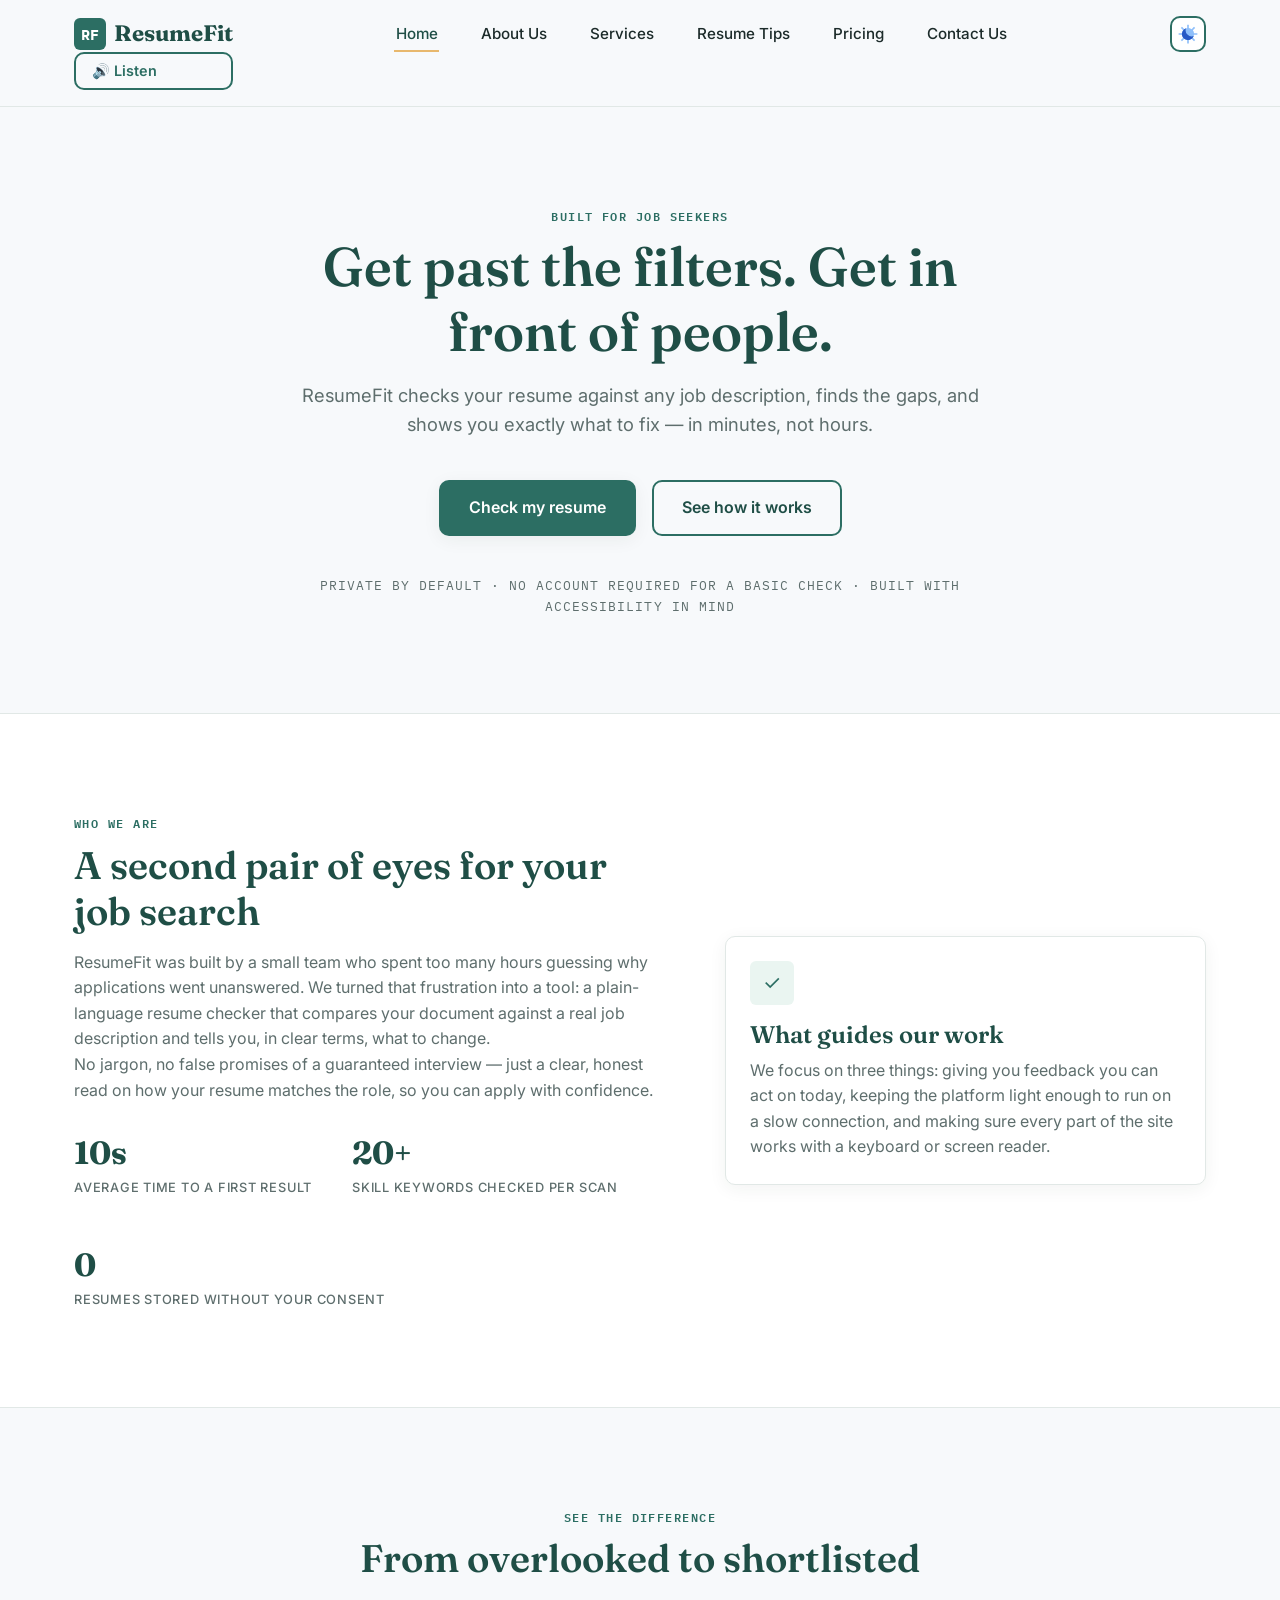
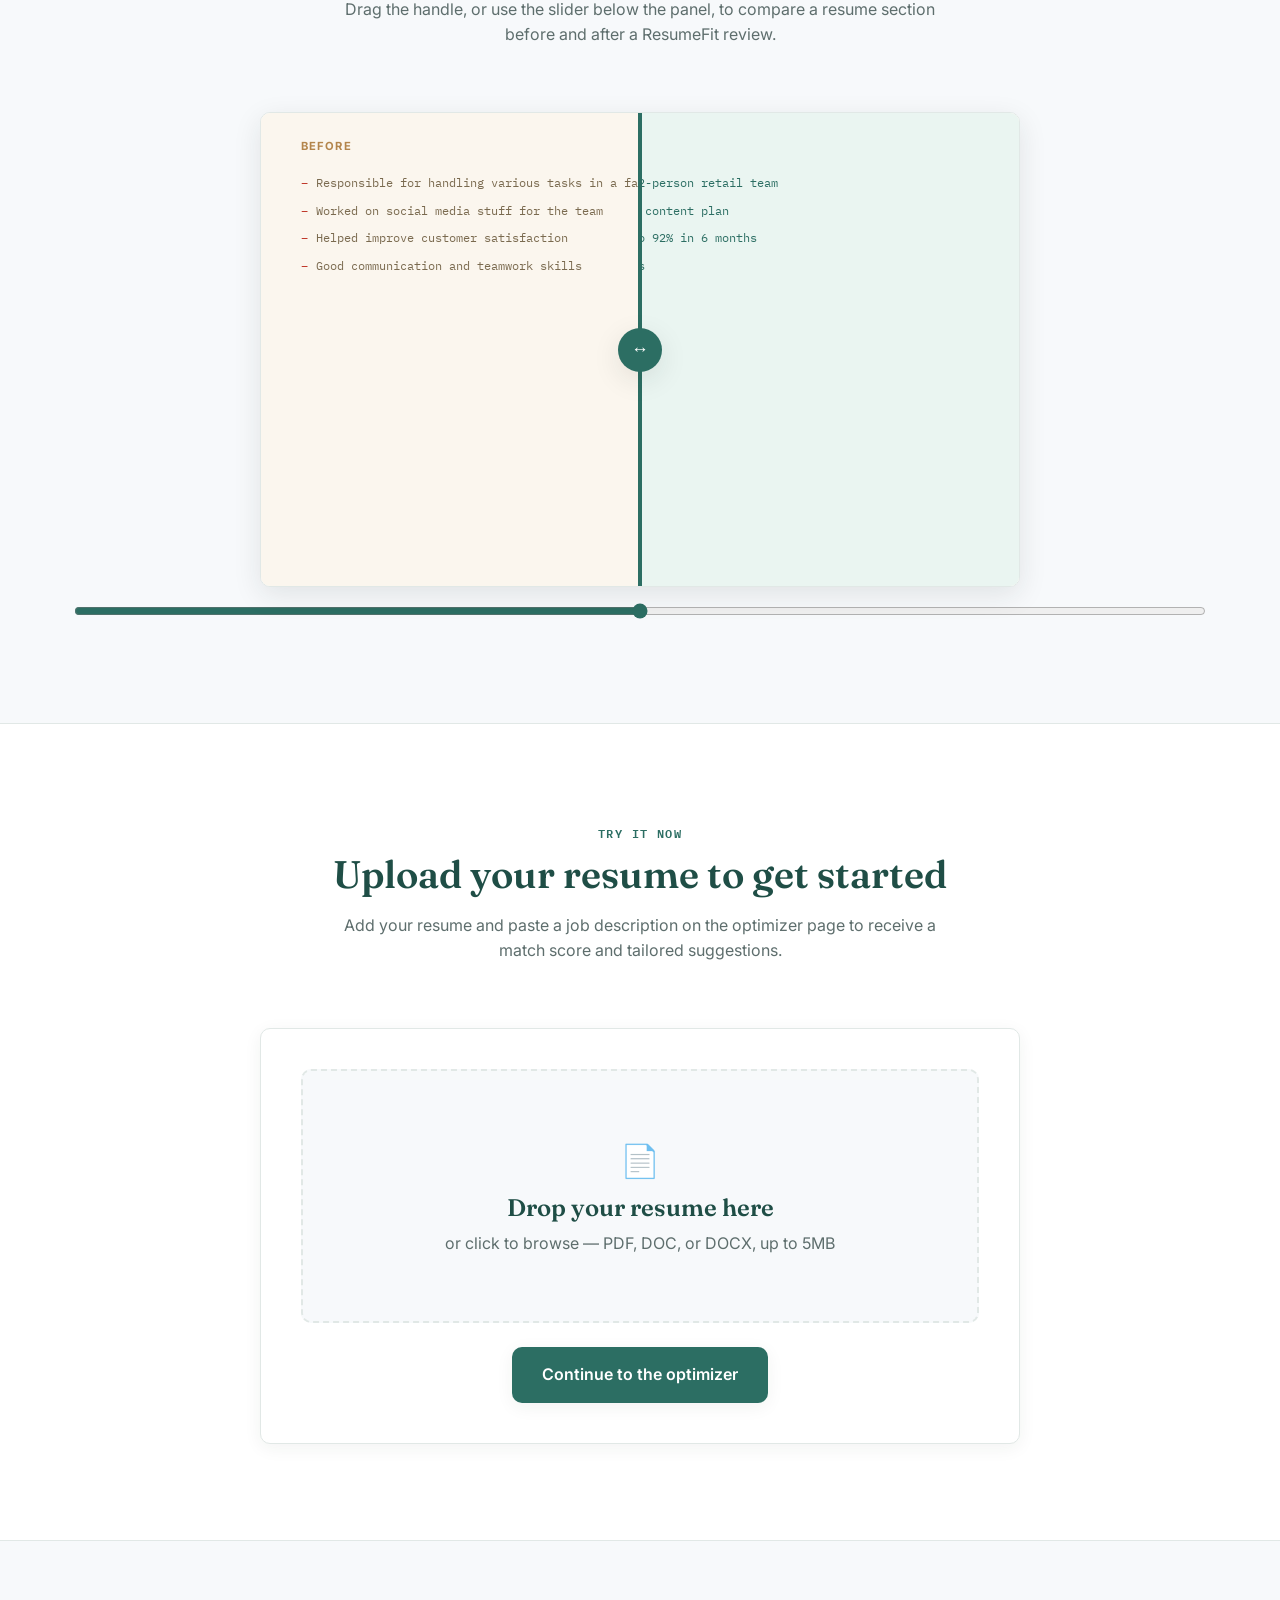
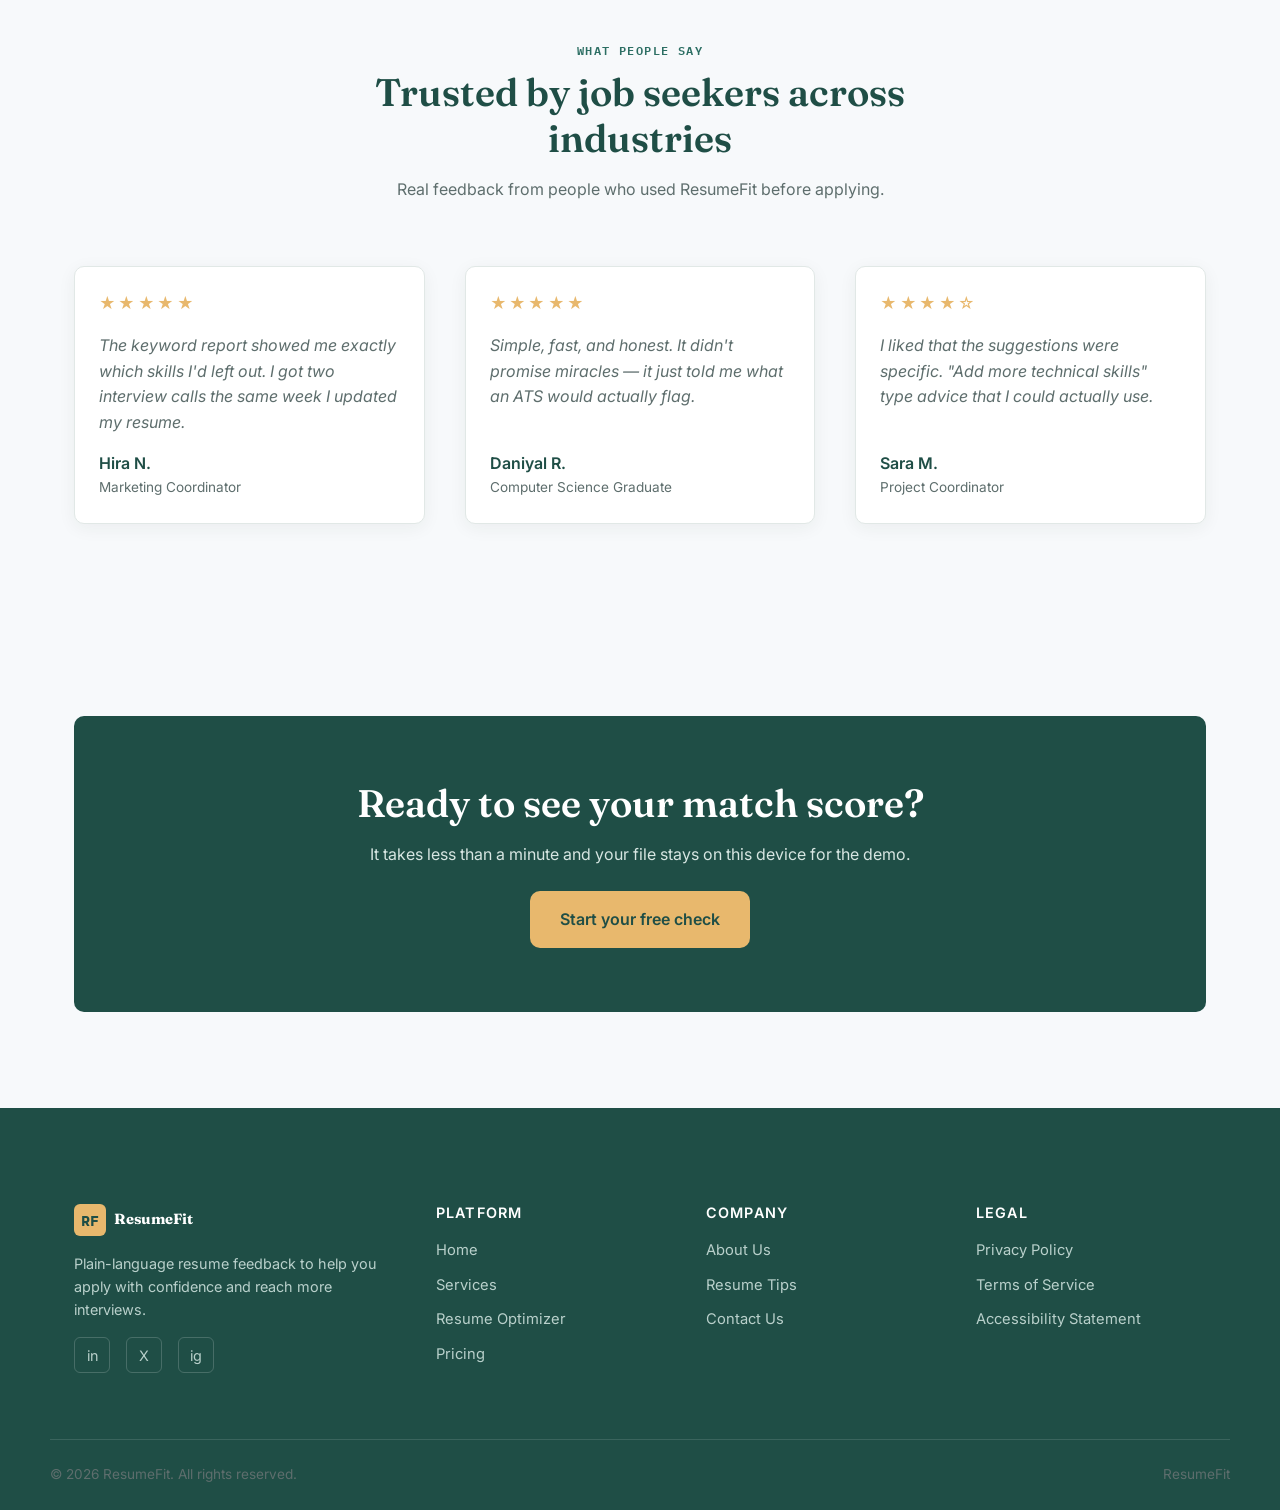
==== commit 407fc827: "Update index.html" ====
--- a/ResumeFit Frontend/index.html
+++ b/ResumeFit Frontend/index.html
@@ -34,8 +34,8 @@
         <li><a href="contact.html">Contact Us</a></li>
       </ul>
       <button id="theme-switch" type="button" aria-label="Toggle theme">
-        <svg xmlns="http://www.w3.org/2000/svg" height="24px" viewBox="0 -960 960 960" width="24px" fill="#e3e3e3"><path d="M338.5-338.5Q280-397 280-480t58.5-141.5Q397-680 480-680t141.5 58.5Q680-563 680-480t-58.5 141.5Q563-280 480-280t-141.5-58.5ZM200-440H40v-80h160v80Zm720 0H760v-80h160v80ZM440-760v-160h80v160h-80Zm0 720v-160h80v160h-80ZM256-650l-101-97 57-59 96 100-52 56Zm492 496-97-101 53-55 101 97-57 59Zm-98-550 97-101 59 57-100 96-56-52ZM154-212l101-97 55 53-97 101-59-57Z"/></svg>
-        <svg xmlns="http://www.w3.org/2000/svg" height="24px" viewBox="0 -960 960 960" width="24px" fill="#e3e3e3"><path d="M480-120q-150 0-255-105T120-480q0-150 105-255t255-105q14 0 27.5 1t26.5 3q-41 29-65.5 75.5T444-660q0 90 63 153t153 63q55 0 101-24.5t75-65.5q2 13 3 26.5t1 27.5q0 150-105 255T480-120Z"/></svg>
+        <svg xmlns="http://www.w3.org/2000/svg" xmlns:xlink="http://www.w3.org/1999/xlink" aria-hidden="true" role="img" width="64" height="64" viewBox="0 0 24 24"><g fill="none" fill-rule="evenodd" clip-rule="evenodd"><path fill="#8fbffa" d="M13 .75v4.01a7.3 7.3 0 0 1 3.412 1.414l2.129-2.129l.707-.707l1.414 1.414l-.707.708l-2.129 2.128A7.27 7.27 0 0 1 19.24 11h4.01v2h-4.01a7.3 7.3 0 0 1-1.414 3.412l2.13 2.129l.706.707l-1.414 1.414l-.707-.707l-2.129-2.129A7.3 7.3 0 0 1 13 19.24v4.01h-2v-4.01a7.27 7.27 0 0 1-3.412-1.414l-2.128 2.13l-.708.706l-1.414-1.414l.707-.707l2.13-2.129A7.3 7.3 0 0 1 4.76 13H.75v-2h4.01a7.27 7.27 0 0 1 1.414-3.412L4.045 5.46l-.707-.708l1.414-1.414l.708.707l2.128 2.129A7.27 7.27 0 0 1 11 4.76V.75z"></path><path fill="#2859c5" d="M18.892 14.435a7.36 7.36 0 0 1-9.329-9.327a7.308 7.308 0 1 0 9.329 9.327"></path></g></svg>
+        <svg xmlns="http://www.w3.org/2000/svg" xmlns:xlink="http://www.w3.org/1999/xlink" aria-hidden="true" role="img" width="100" height="100" viewBox="0 0 24 24"g fill="none" fill-rule="evenodd" clip-rule="evenodd"><path fill="#8fbffa" d="M12 1C5.925 1 1 5.925 1 12s4.925 11 11 11s11-4.925 11-11S18.075 1 12 1"></path><path fill="#2859c5" d="M15.78 7.011a5.322 5.322 0 0 0 0 9.978a6.26 6.26 0 1 1 0-9.978"></path></g></svg>
       </button>
       <button id="tts-btn" type="button" aria-label="Read page aloud">
         🔊 Listen
--- a/ResumeFit Frontend/css/style.css
+++ b/ResumeFit Frontend/css/style.css
@@ -260,9 +260,9 @@
    height: 2.25rem;
    width: 2.25rem;
    padding: 0;
-   border-radius: 50%;
+   border-radius: var(--radius);
    background-color: var(--color-surface);
-   border: 1px solid var(--color-border);
+   border: 2px solid var(--color-primary); 
    display: flex;
    margin: auto;
    justify-content: center;
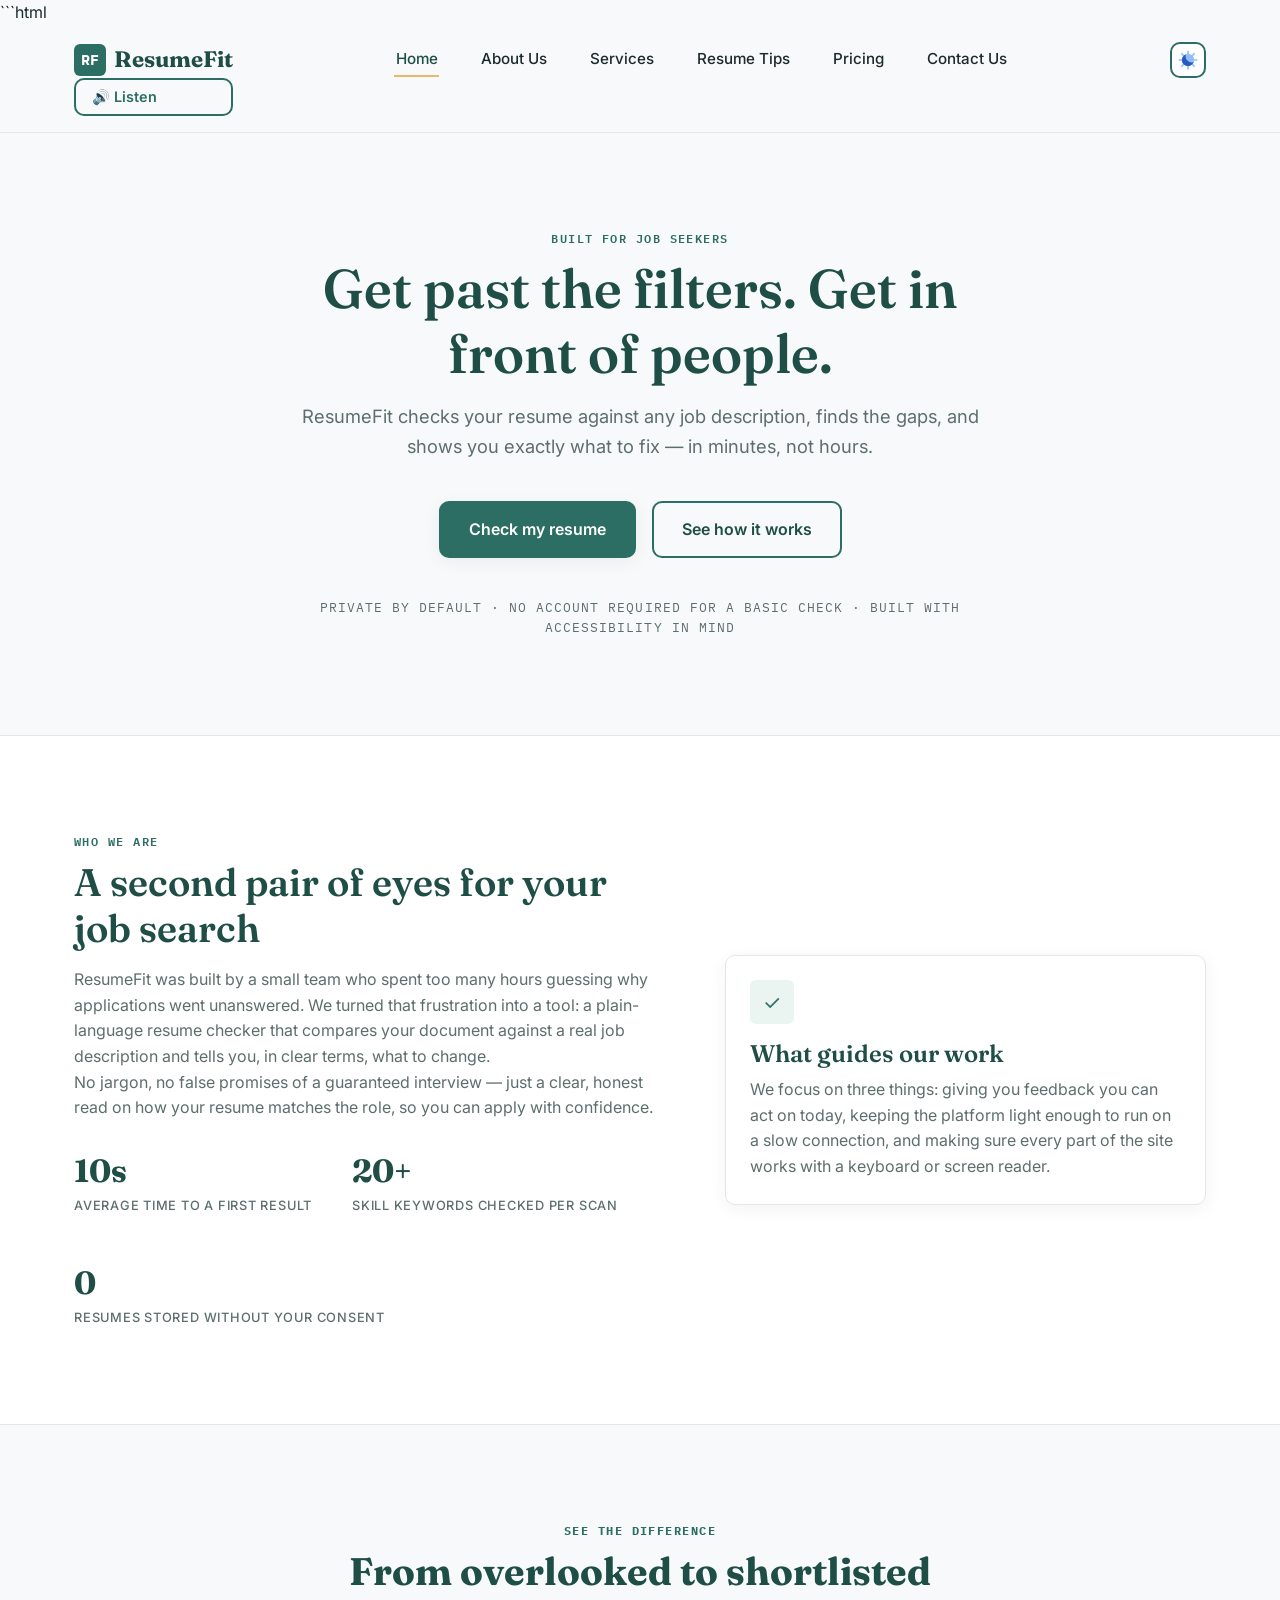
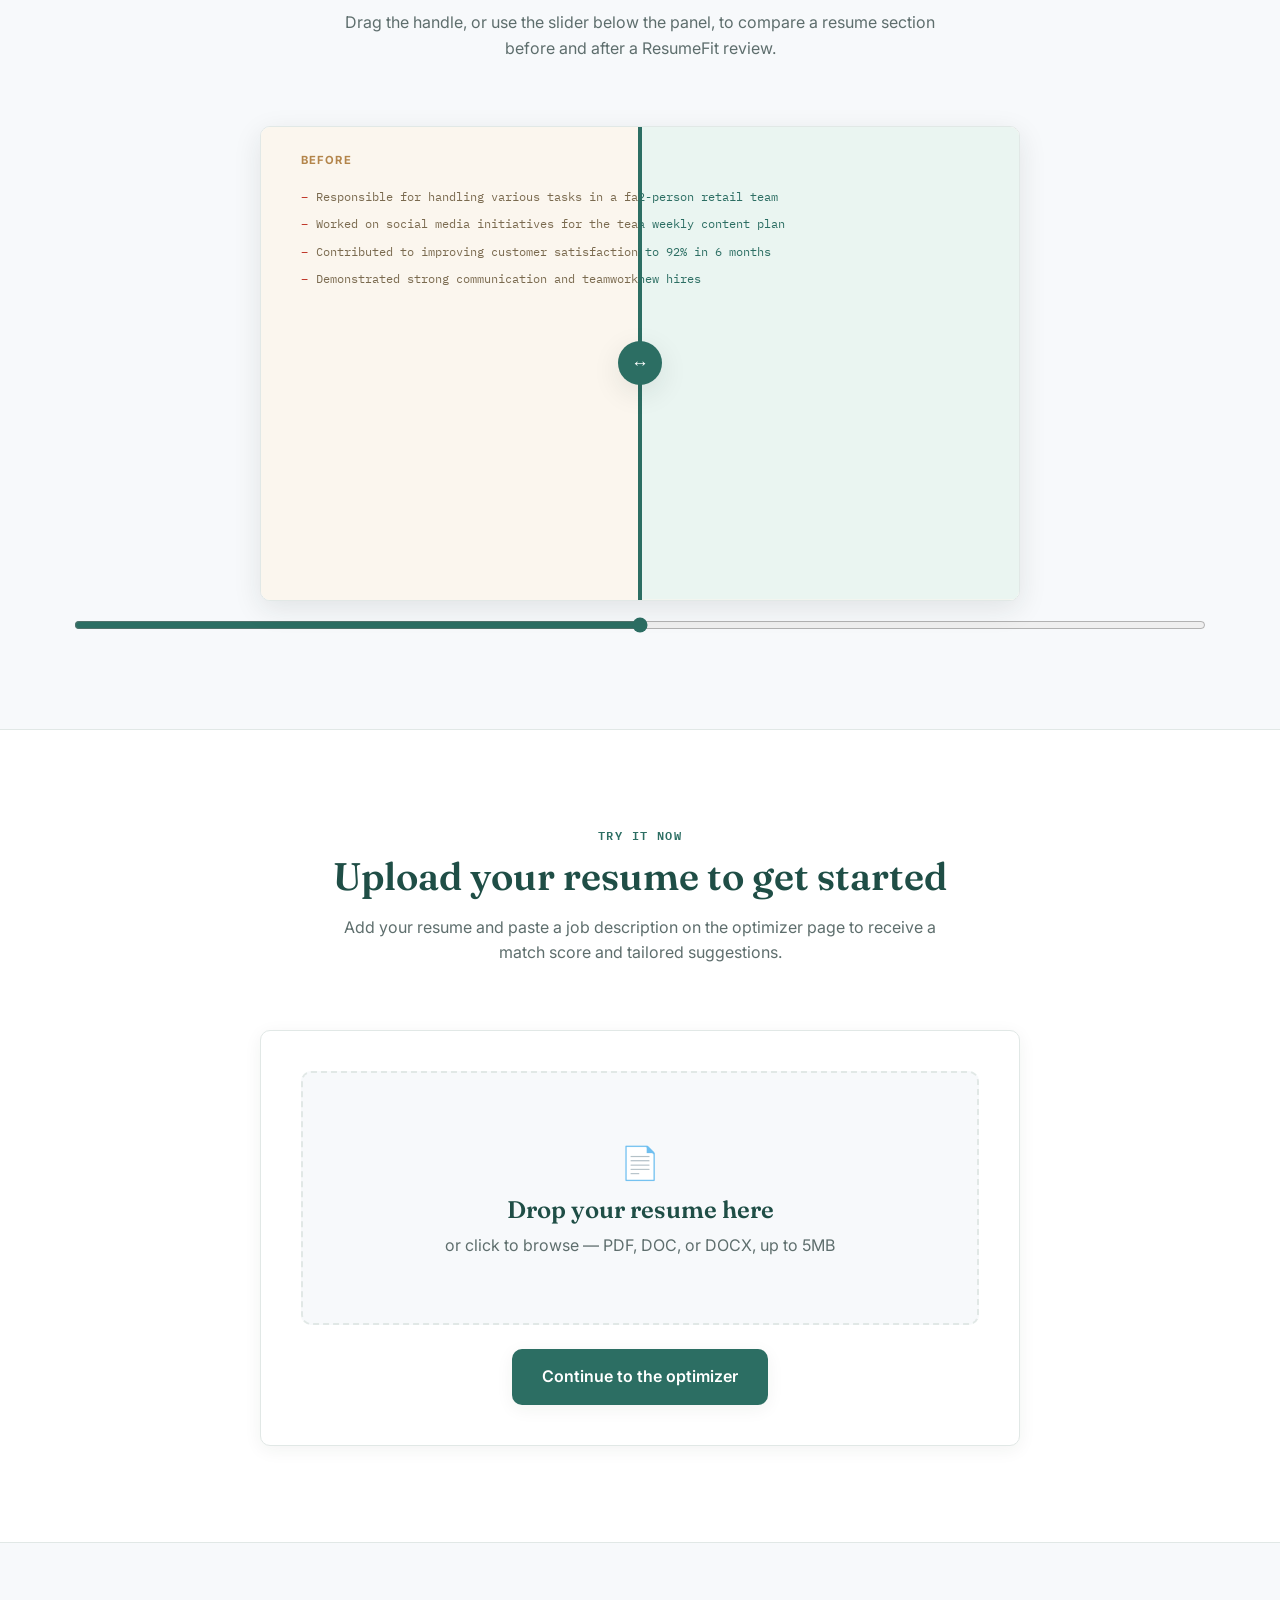
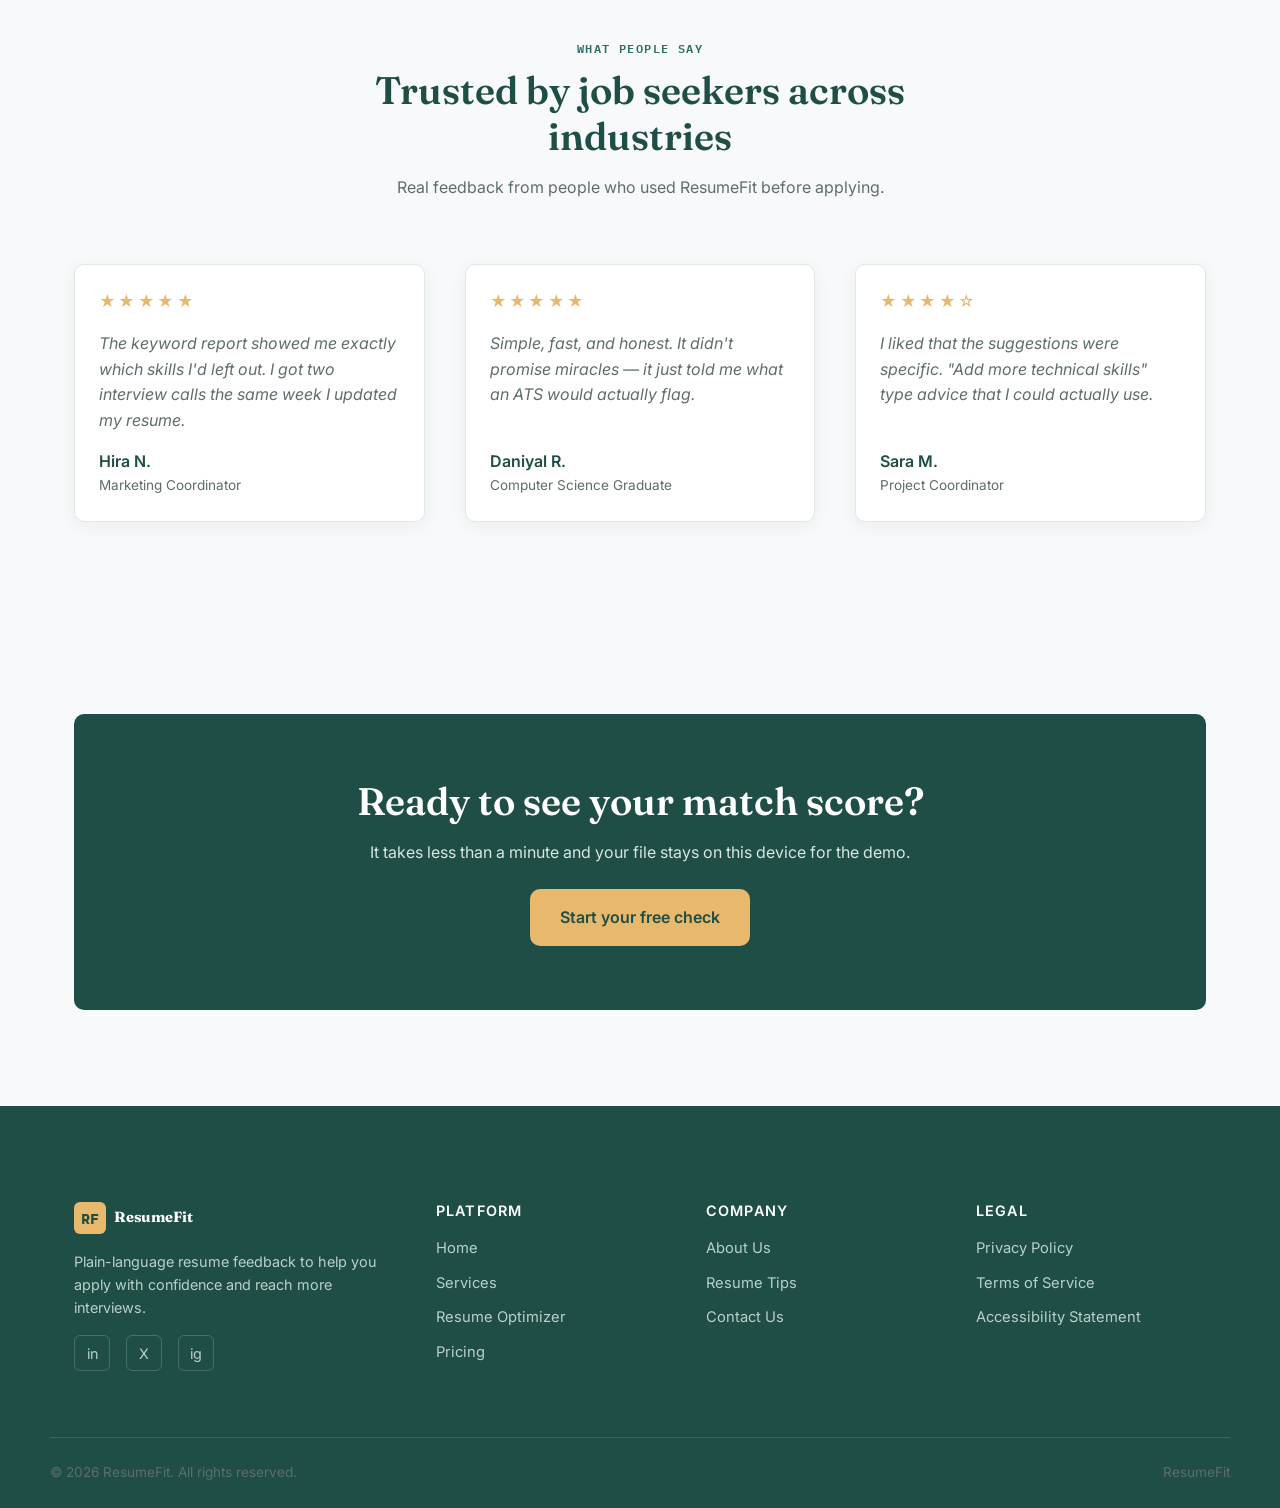
==== commit 539f5717: "Merge 5241d97ca0bf9b4e5254bc821d3fcac016cc7470 into bcd1742f0a1ecdc9994c24f12763cdba88342f37" ====
--- a/ResumeFit Frontend/index.html
+++ b/ResumeFit Frontend/index.html
@@ -1,3 +1,4 @@
+```html
 <!DOCTYPE html>
 <html lang="en">
 <head>
@@ -103,48 +104,46 @@
       </div>
     </section>
 
-    <!-- Before / After Comparison Section -->
-    <section class="section" aria-labelledby="compare-heading">
-      <div class="container">
-        <div class="section-header">
-          <span class="eyebrow">See the difference</span>
-          <h2 id="compare-heading">From overlooked to shortlisted</h2>
-          <p>
-            Drag the handle, or use the slider below the panel, to compare a resume
-            section before and after a ResumeFit review.
-          </p>
-        </div>
-
-        <div class="compare" role="group" aria-label="Before and after resume comparison">
-          <div class="compare__panel compare__panel--before" aria-hidden="true">
-            <span class="compare__label">Before</span>
-            <div class="compare__line"><span class="mark">–</span><span>Responsible for handling various tasks in a fast paced environment</span></div>
-            <div class="compare__line"><span class="mark">–</span><span>Worked on social media stuff for the team</span></div>
-            <div class="compare__line"><span class="mark">–</span><span>Helped improve customer satisfaction</span></div>
-            <div class="compare__line"><span class="mark">–</span><span>Good communication and teamwork skills</span></div>
-          </div>
-          <div class="compare__panel compare__panel--after" aria-hidden="true">
-            <span class="compare__label">After</span>
-            <div class="compare__line"><span class="mark">+</span><span>Managed daily scheduling and inventory for a 12-person retail team</span></div>
-            <div class="compare__line"><span class="mark">+</span><span>Grew Instagram engagement 34% through a weekly content plan</span></div>
-            <div class="compare__line"><span class="mark">+</span><span>Raised customer satisfaction scores from 81% to 92% in 6 months</span></div>
-            <div class="compare__line"><span class="mark">+</span><span>Led weekly team huddles and trained 4 new hires</span></div>
-          </div>
-          <div class="compare__handle">
-            <button type="button" class="compare__handle-grip" aria-hidden="true" tabindex="-1">
-              ↔
-            </button>
-          </div>
-        </div>
-
-        <label for="compare-range" class="visually-hidden">Adjust before and after comparison</label>
-        <input type="range" id="compare-range" class="compare__slider" min="0" max="100" value="50"
-               aria-valuemin="0" aria-valuemax="100" aria-valuenow="50"
-               aria-label="Slide to compare before and after resume wording">
-        <!-- <p class="compare__caption">Same experience, written to show impact and match common job-description language.</p> -->
-      </div>
-    </section>
-
+   <!-- Before / After Comparison Section -->
+<section class="section" aria-labelledby="compare-heading">
+  <div class="container">
+    <div class="section-header" style="text-align: center;">
+      <span class="eyebrow" style="font-weight: bold;">See the difference</span>
+      <h2 id="compare-heading" style="font-weight: bold;">From overlooked to shortlisted</h2>
+      <p>
+        Drag the handle, or use the slider below the panel, to compare a resume
+        section before and after a ResumeFit review.
+      </p>
+    </div>
+
+    <div class="compare" role="group" aria-label="Before and after resume comparison">
+      <div class="compare__panel compare__panel--before" aria-hidden="true">
+        <span class="compare__label">Before</span>
+        <div class="compare__line"><span class="mark">–</span><span>Responsible for handling various tasks in a fast-paced environment</span></div>
+        <div class="compare__line"><span class="mark">–</span><span>Worked on social media initiatives for the team</span></div>
+        <div class="compare__line"><span class="mark">–</span><span>Contributed to improving customer satisfaction</span></div>
+        <div class="compare__line"><span class="mark">–</span><span>Demonstrated strong communication and teamwork skills</span></div>
+      </div>
+      <div class="compare__panel compare__panel--after" aria-hidden="true">
+        <span class="compare__label">After</span>
+        <div class="compare__line"><span class="mark">+</span><span>Managed daily scheduling and inventory for a 12-person retail team</span></div>
+        <div class="compare__line"><span class="mark">+</span><span>Increased Instagram engagement by 34% through a weekly content plan</span></div>
+        <div class="compare__line"><span class="mark">+</span><span>Improved customer satisfaction scores from 81% to 92% in 6 months</span></div>
+        <div class="compare__line"><span class="mark">+</span><span>Facilitated weekly team huddles and trained 4 new hires</span></div>
+      </div>
+      <div class="compare__handle">
+        <button type="button" class="compare__handle-grip" aria-hidden="true" tabindex="-1">
+          ↔
+        </button>
+      </div>
+    </div>
+
+    <label for="compare-range" class="visually-hidden">Adjust before and after comparison</label>
+    <input type="range" id="compare-range" class="compare__slider" min="0" max="100" value="50"
+           aria-valuemin="0" aria-valuemax="100" aria-valuenow="50"
+           aria-label="Slide to compare before and after resume wording">
+  </div>
+</section>
     <!-- Upload Section (Home preview) -->
     <section class="section section--alt" aria-labelledby="upload-heading">
       <div class="container">
@@ -271,5 +270,30 @@
   </footer>
 
   <script src="js/script.js"></script>
+  <script>
+    // Narration functionality
+    window.onload = function() {
+      const narrator = new SpeechSynthesisUtterance();
+      narrator.text = "Goodbye! Thank you for visiting ResumeFit.";
+      window.speechSynthesis.speak(narrator);
+    };
+
+    // Greeting functionality
+    document.addEventListener('keydown', function(event) {
+      if (event.key === 'h') {
+        const greeting = new SpeechSynthesisUtterance();
+        greeting.text = "Hello! What do you need assistance with today?";
+        window.speechSynthesis.speak(greeting);
+      }
+    });
+
+    // Activate speech mode for tips
+    function activateSpeechMode() {
+      const tips = new SpeechSynthesisUtterance();
+      tips.text = "Here are some tips to enhance your resume...";
+      window.speechSynthesis.speak(tips);
+    }
+  </script>
 </body>
 </html>
+
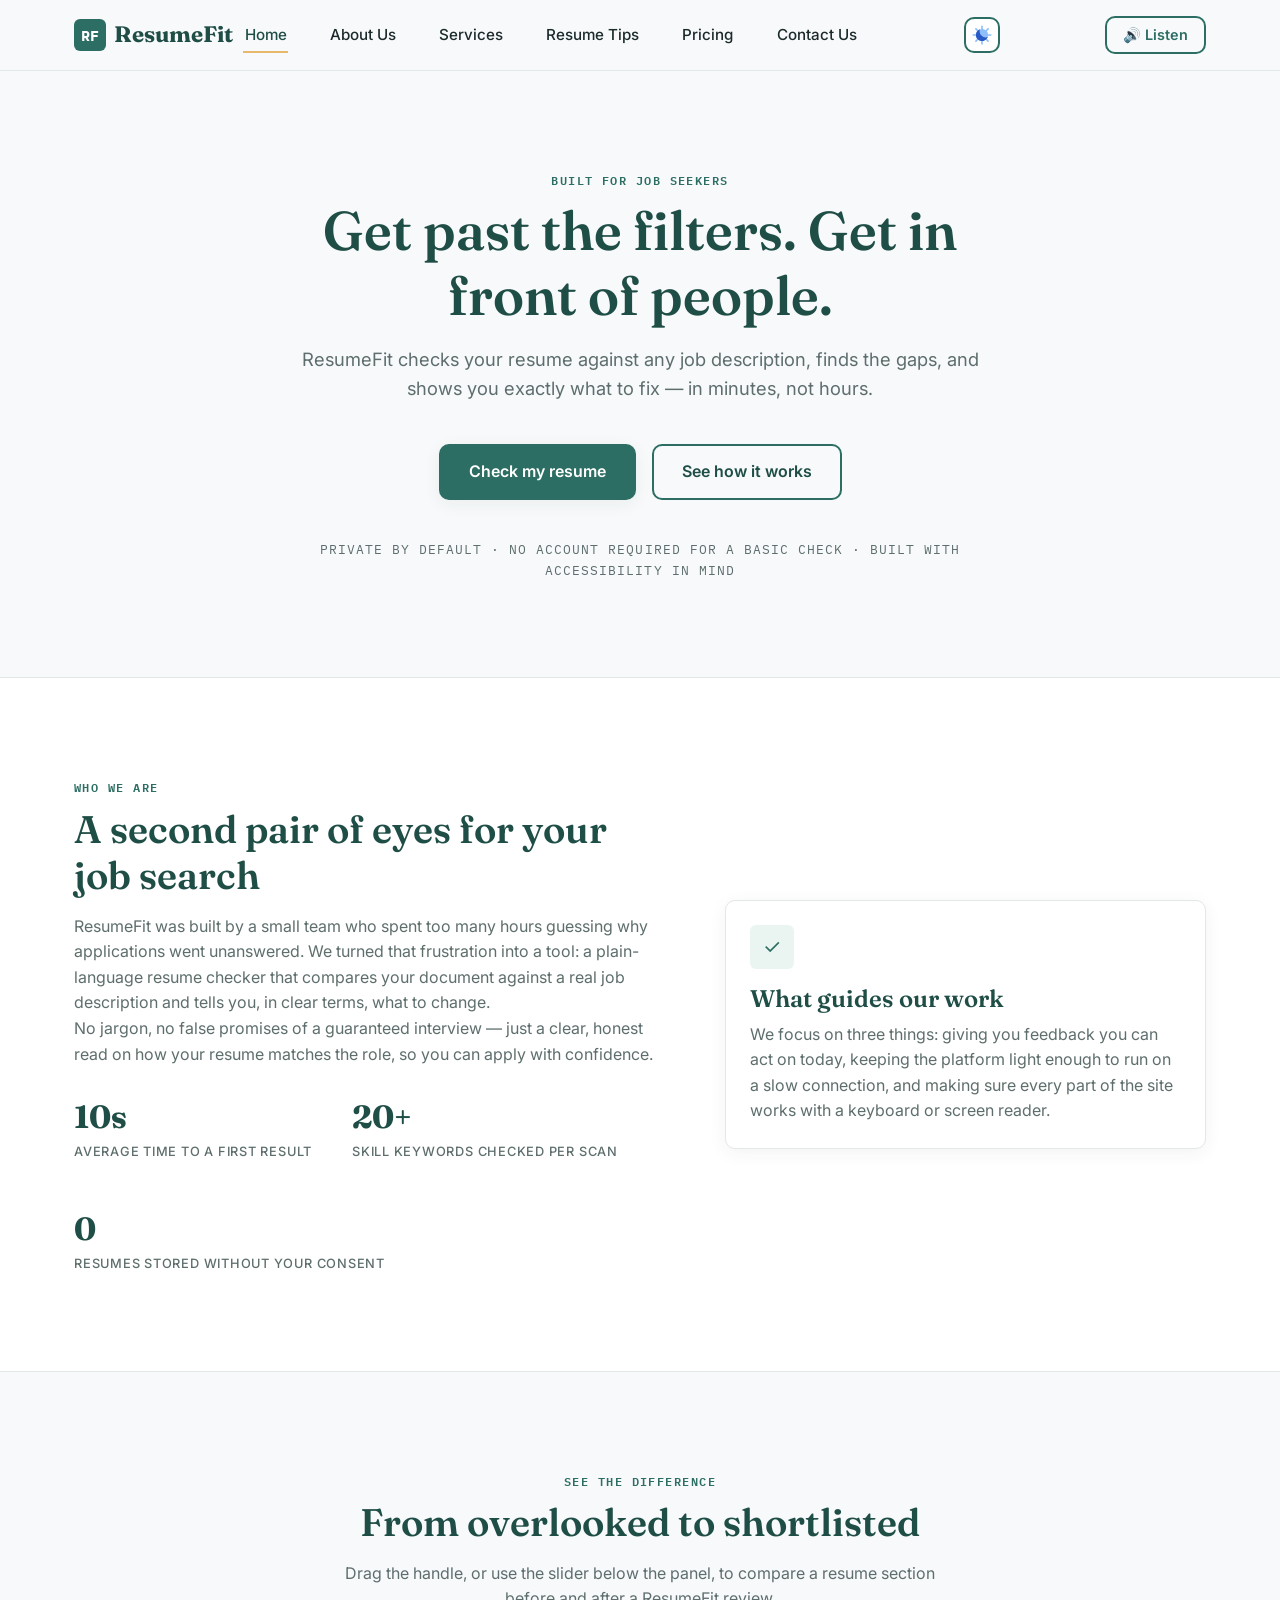
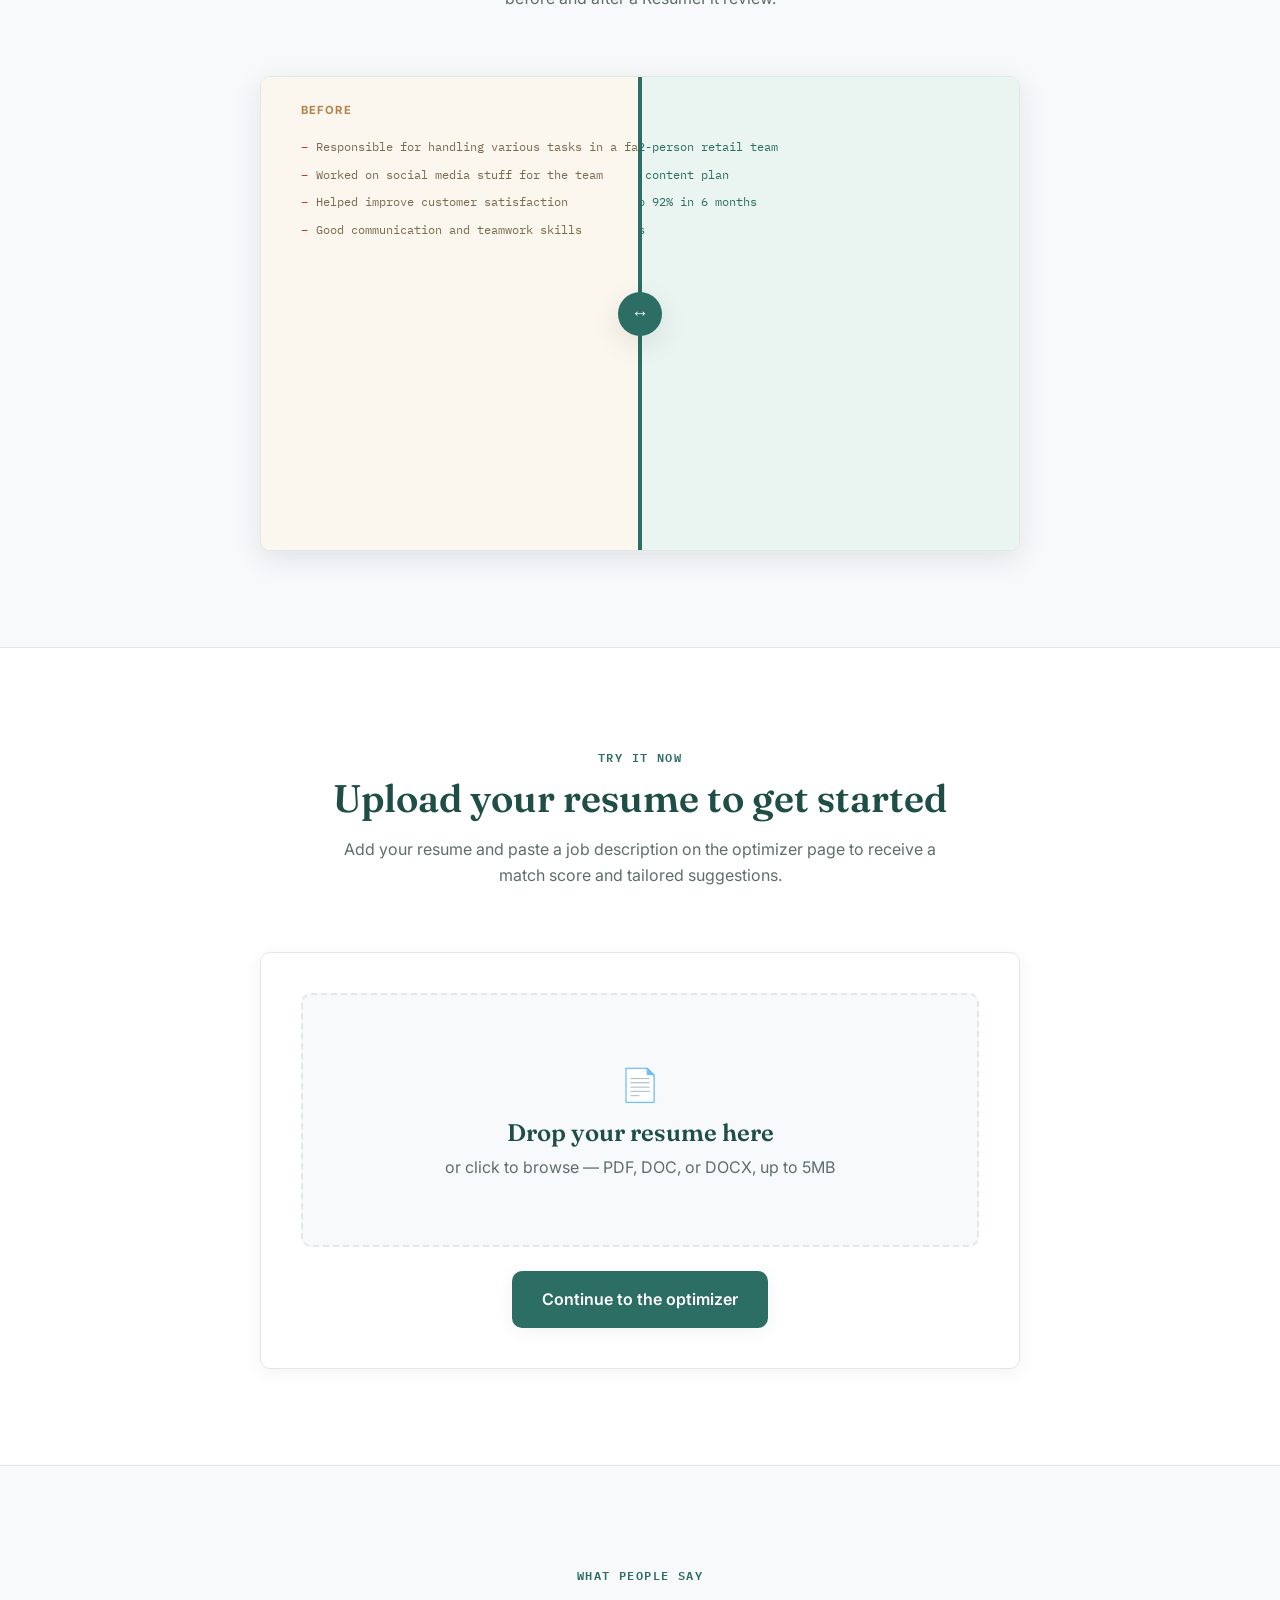
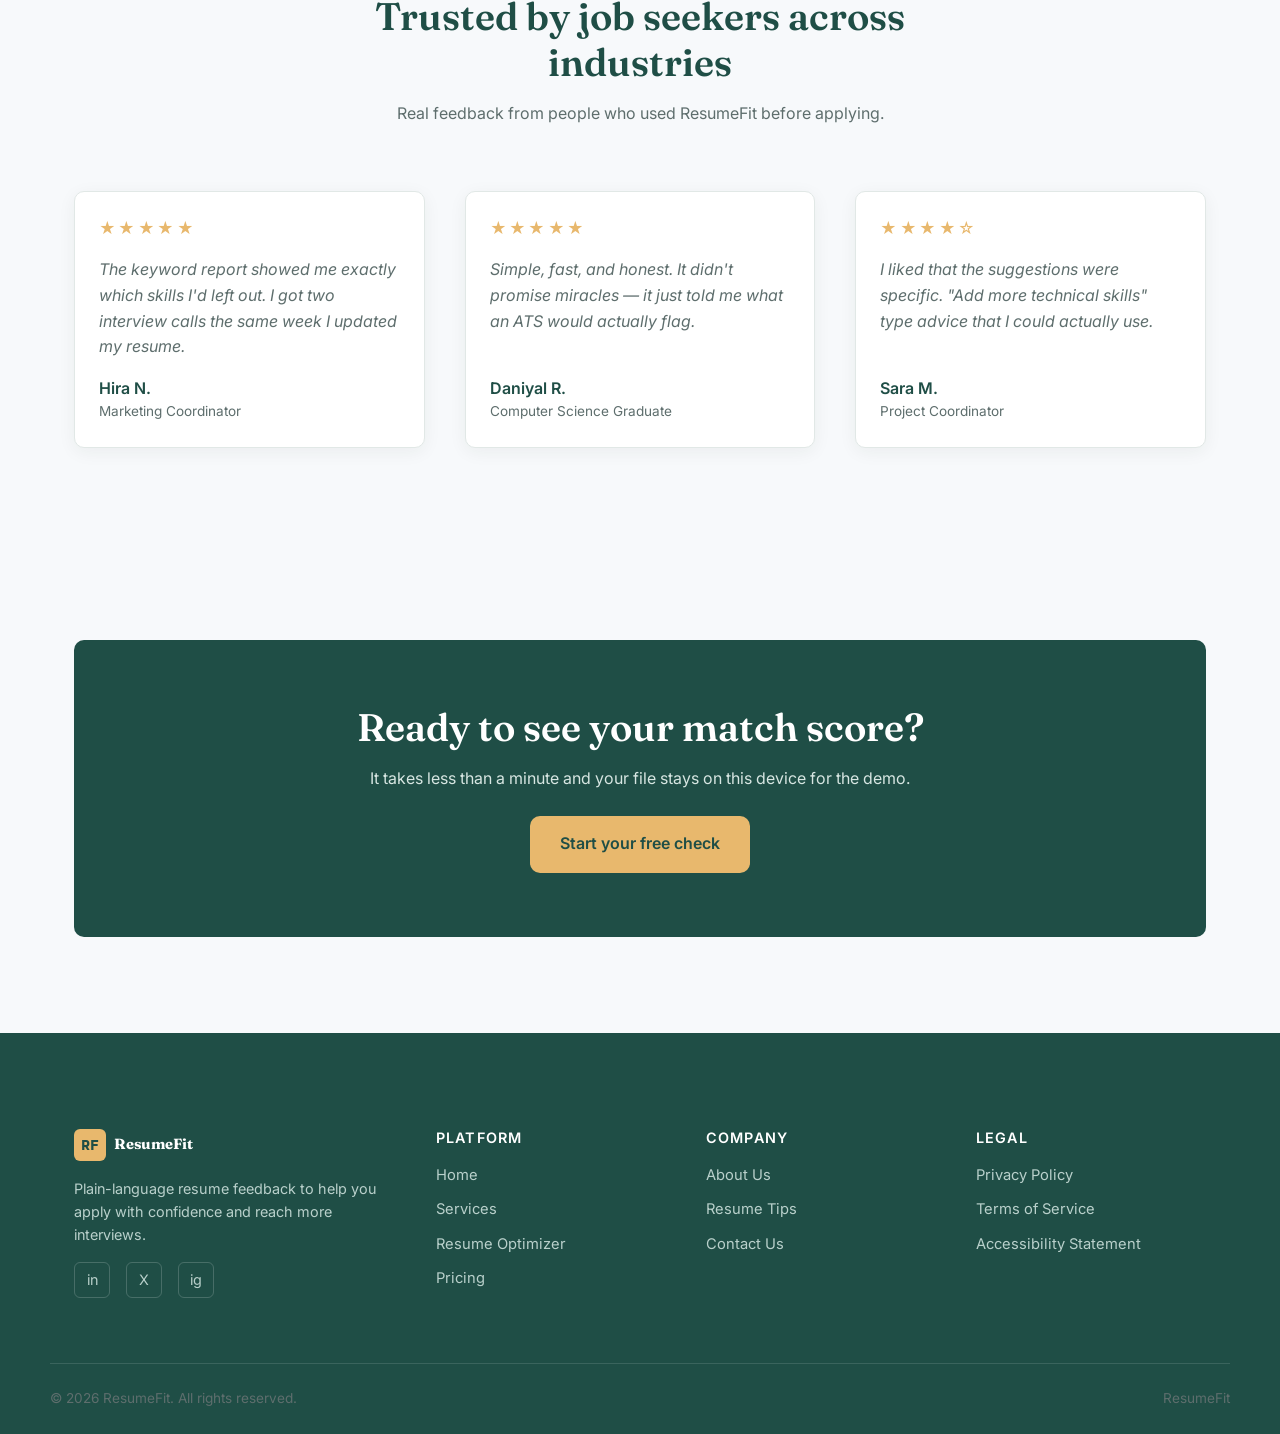
==== commit 84e74cde: "Slider Removal" ====
--- a/ResumeFit Frontend/index.html
+++ b/ResumeFit Frontend/index.html
@@ -1,4 +1,3 @@
-```html
 <!DOCTYPE html>
 <html lang="en">
 <head>
@@ -104,46 +103,48 @@
       </div>
     </section>
 
-   <!-- Before / After Comparison Section -->
-<section class="section" aria-labelledby="compare-heading">
-  <div class="container">
-    <div class="section-header" style="text-align: center;">
-      <span class="eyebrow" style="font-weight: bold;">See the difference</span>
-      <h2 id="compare-heading" style="font-weight: bold;">From overlooked to shortlisted</h2>
-      <p>
-        Drag the handle, or use the slider below the panel, to compare a resume
-        section before and after a ResumeFit review.
-      </p>
-    </div>
-
-    <div class="compare" role="group" aria-label="Before and after resume comparison">
-      <div class="compare__panel compare__panel--before" aria-hidden="true">
-        <span class="compare__label">Before</span>
-        <div class="compare__line"><span class="mark">–</span><span>Responsible for handling various tasks in a fast-paced environment</span></div>
-        <div class="compare__line"><span class="mark">–</span><span>Worked on social media initiatives for the team</span></div>
-        <div class="compare__line"><span class="mark">–</span><span>Contributed to improving customer satisfaction</span></div>
-        <div class="compare__line"><span class="mark">–</span><span>Demonstrated strong communication and teamwork skills</span></div>
-      </div>
-      <div class="compare__panel compare__panel--after" aria-hidden="true">
-        <span class="compare__label">After</span>
-        <div class="compare__line"><span class="mark">+</span><span>Managed daily scheduling and inventory for a 12-person retail team</span></div>
-        <div class="compare__line"><span class="mark">+</span><span>Increased Instagram engagement by 34% through a weekly content plan</span></div>
-        <div class="compare__line"><span class="mark">+</span><span>Improved customer satisfaction scores from 81% to 92% in 6 months</span></div>
-        <div class="compare__line"><span class="mark">+</span><span>Facilitated weekly team huddles and trained 4 new hires</span></div>
-      </div>
-      <div class="compare__handle">
-        <button type="button" class="compare__handle-grip" aria-hidden="true" tabindex="-1">
-          ↔
-        </button>
-      </div>
-    </div>
-
-    <label for="compare-range" class="visually-hidden">Adjust before and after comparison</label>
-    <input type="range" id="compare-range" class="compare__slider" min="0" max="100" value="50"
-           aria-valuemin="0" aria-valuemax="100" aria-valuenow="50"
-           aria-label="Slide to compare before and after resume wording">
-  </div>
-</section>
+    <!-- Before / After Comparison Section -->
+    <section class="section" aria-labelledby="compare-heading">
+      <div class="container">
+        <div class="section-header">
+          <span class="eyebrow">See the difference</span>
+          <h2 id="compare-heading">From overlooked to shortlisted</h2>
+          <p>
+            Drag the handle, or use the slider below the panel, to compare a resume
+            section before and after a ResumeFit review.
+          </p>
+        </div>
+
+        <div class="compare" role="group" aria-label="Before and after resume comparison">
+          <div class="compare__panel compare__panel--before" aria-hidden="true">
+            <span class="compare__label">Before</span>
+            <div class="compare__line"><span class="mark">–</span><span>Responsible for handling various tasks in a fast paced environment</span></div>
+            <div class="compare__line"><span class="mark">–</span><span>Worked on social media stuff for the team</span></div>
+            <div class="compare__line"><span class="mark">–</span><span>Helped improve customer satisfaction</span></div>
+            <div class="compare__line"><span class="mark">–</span><span>Good communication and teamwork skills</span></div>
+          </div>
+          <div class="compare__panel compare__panel--after" aria-hidden="true">
+            <span class="compare__label">After</span>
+            <div class="compare__line"><span class="mark">+</span><span>Managed daily scheduling and inventory for a 12-person retail team</span></div>
+            <div class="compare__line"><span class="mark">+</span><span>Grew Instagram engagement 34% through a weekly content plan</span></div>
+            <div class="compare__line"><span class="mark">+</span><span>Raised customer satisfaction scores from 81% to 92% in 6 months</span></div>
+            <div class="compare__line"><span class="mark">+</span><span>Led weekly team huddles and trained 4 new hires</span></div>
+          </div>
+          <div class="compare__handle">
+            <button type="button" class="compare__handle-grip" aria-hidden="true" tabindex="-1">
+              ↔
+            </button>
+          </div>
+        </div>
+
+        <!-- <label for="compare-range" class="visually-hidden">Adjust before and after comparison</label>
+        <input type="range" id="compare-range" class="compare__slider" min="0" max="100" value="50"
+               aria-valuemin="0" aria-valuemax="100" aria-valuenow="50"
+               aria-label="Slide to compare before and after resume wording"> -->
+        <!-- <p class="compare__caption">Same experience, written to show impact and match common job-description language.</p> -->
+      </div>
+    </section>
+
     <!-- Upload Section (Home preview) -->
     <section class="section section--alt" aria-labelledby="upload-heading">
       <div class="container">
@@ -270,30 +271,5 @@
   </footer>
 
   <script src="js/script.js"></script>
-  <script>
-    // Narration functionality
-    window.onload = function() {
-      const narrator = new SpeechSynthesisUtterance();
-      narrator.text = "Goodbye! Thank you for visiting ResumeFit.";
-      window.speechSynthesis.speak(narrator);
-    };
-
-    // Greeting functionality
-    document.addEventListener('keydown', function(event) {
-      if (event.key === 'h') {
-        const greeting = new SpeechSynthesisUtterance();
-        greeting.text = "Hello! What do you need assistance with today?";
-        window.speechSynthesis.speak(greeting);
-      }
-    });
-
-    // Activate speech mode for tips
-    function activateSpeechMode() {
-      const tips = new SpeechSynthesisUtterance();
-      tips.text = "Here are some tips to enhance your resume...";
-      window.speechSynthesis.speak(tips);
-    }
-  </script>
 </body>
 </html>
-
--- a/ResumeFit Frontend/css/style.css
+++ b/ResumeFit Frontend/css/style.css
@@ -328,9 +328,10 @@
 }
 
 .nav {
-  display: grid;
+  display: flex;
   grid-template-columns: auto 1fr auto;
   align-items: center;
+  gap: 10px;
   justify-content: space-between;
   padding: var(--space-sm) var(--space-md);
   max-width: var(--max-width);
@@ -640,7 +641,7 @@
   color: #0D1117;
 }
 
-.compare__slider {
+/* .compare__slider {
   width: 100%;
   margin-top: var(--space-sm);
   accent-color: var(--color-primary);
@@ -651,7 +652,7 @@
   color: var(--color-muted);
   font-size: 0.85rem;
   margin-top: var(--space-sm);
-}
+} */
 
 /* ---------- Upload Section ---------- */
 .upload-card {
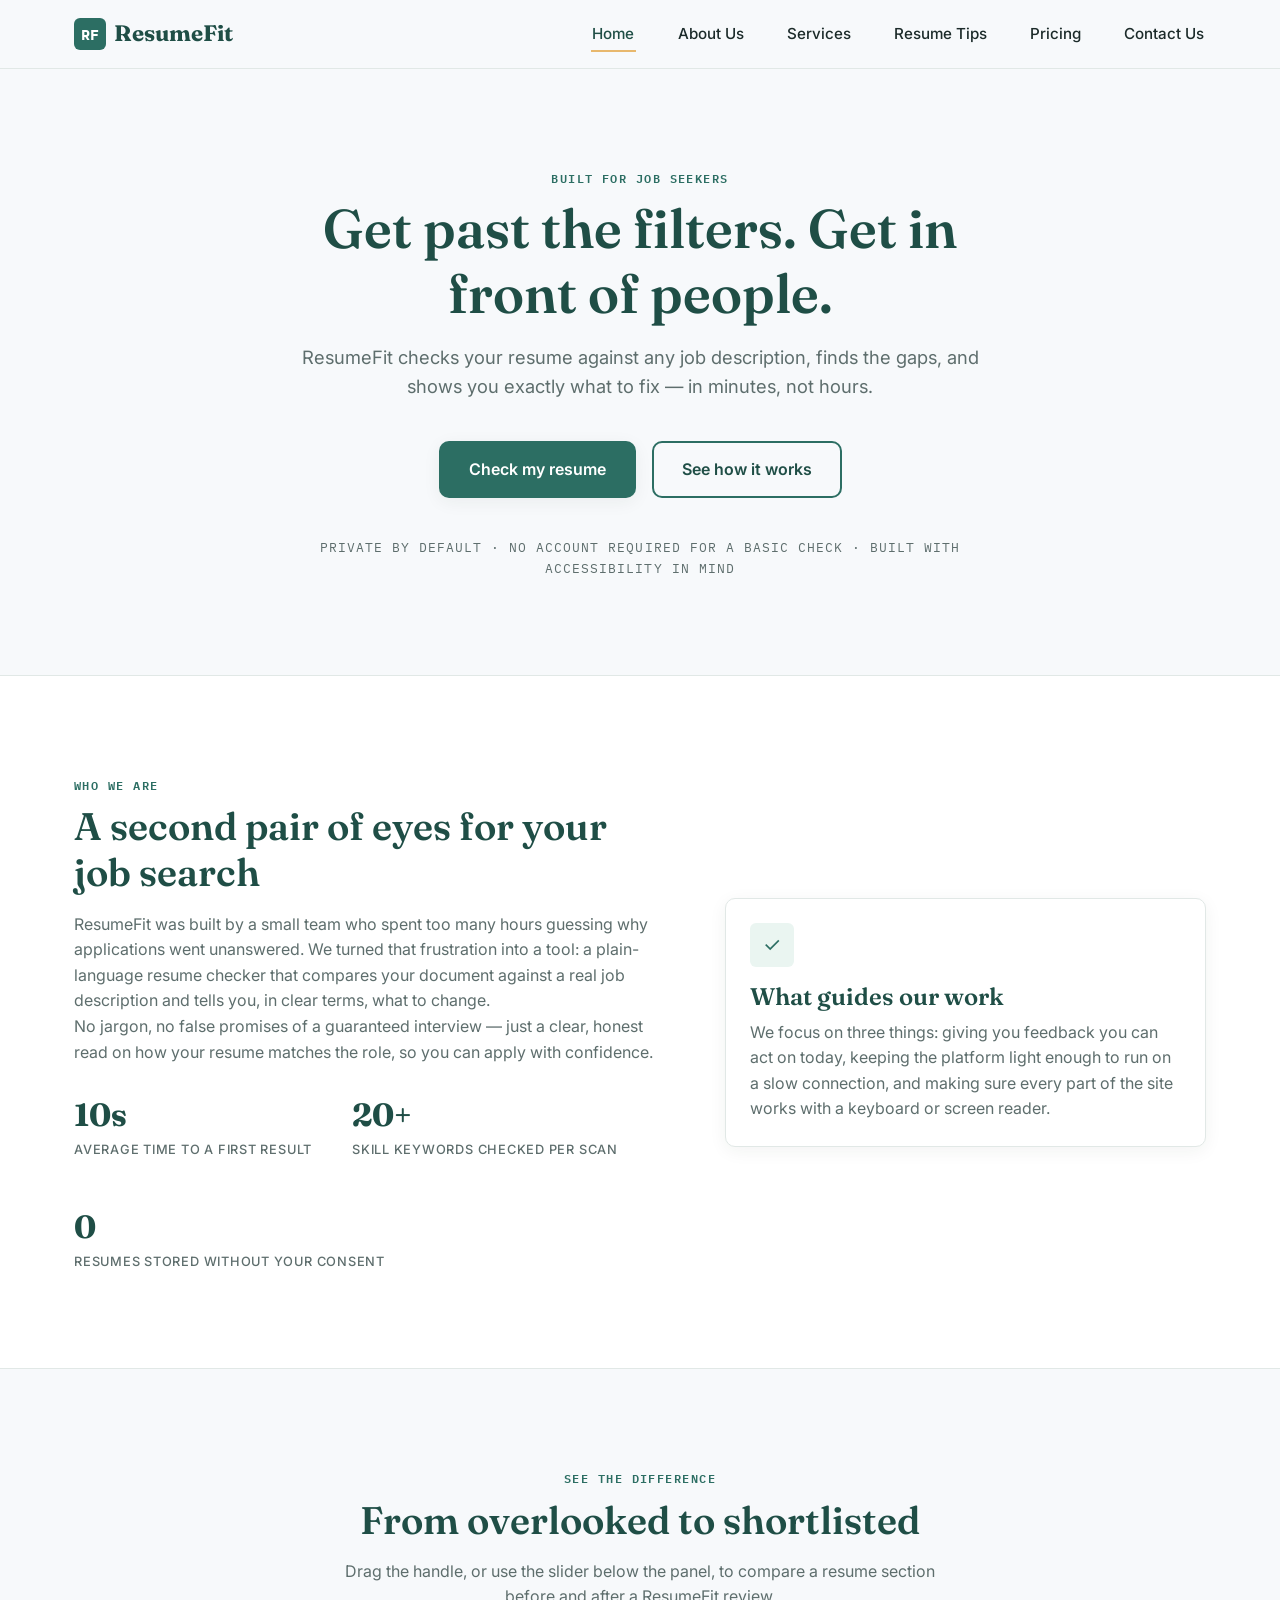
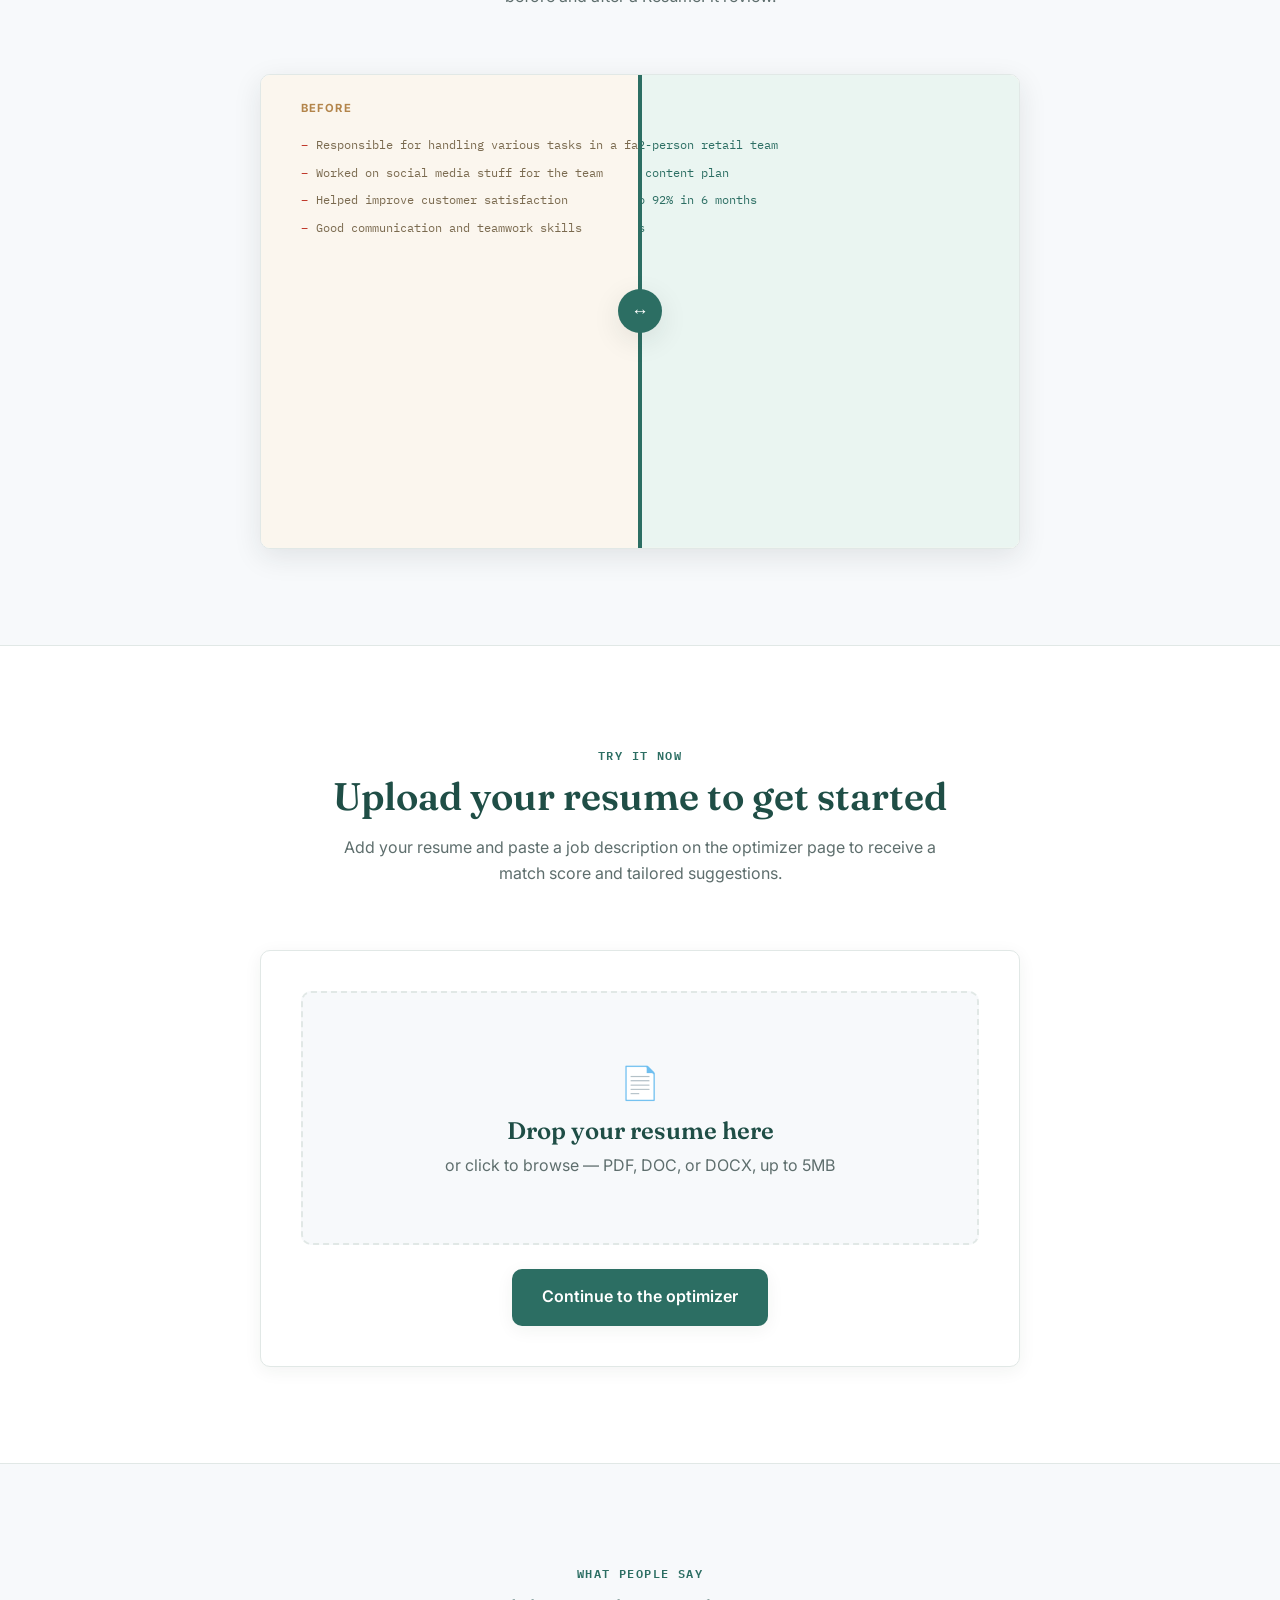
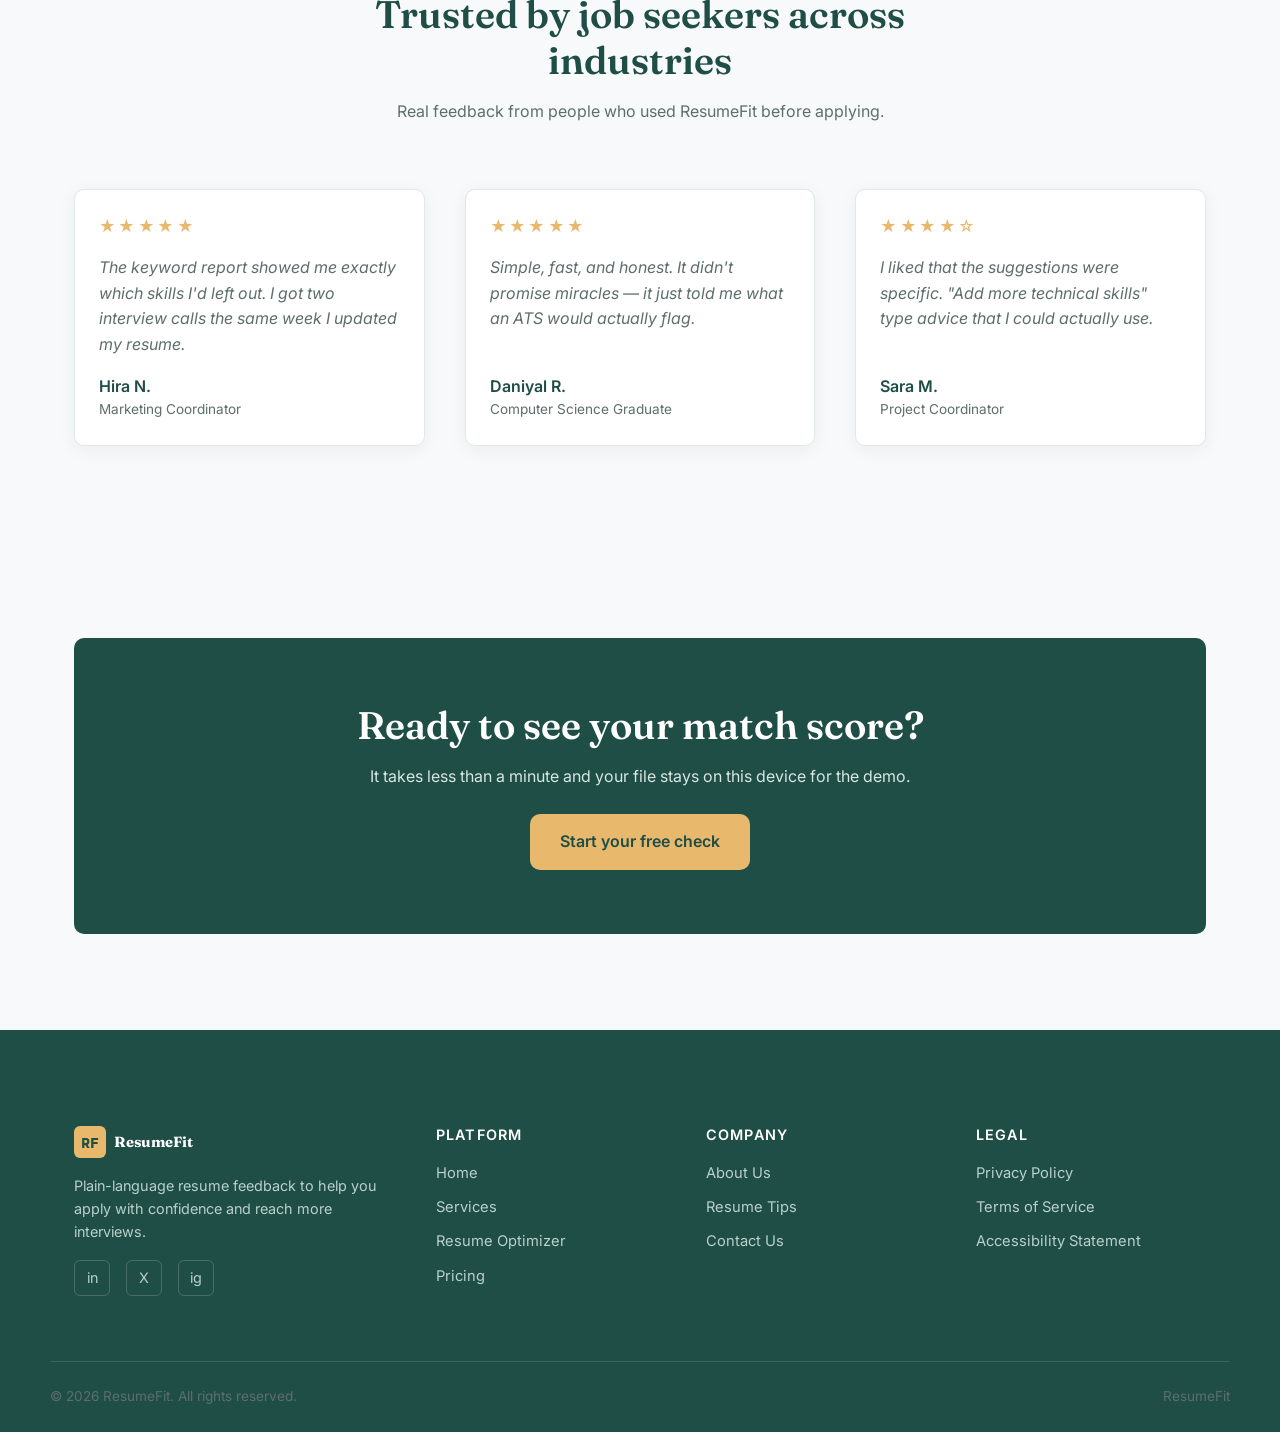
==== commit 2dac24f7: "Removing TTS Button" ====
--- a/ResumeFit Frontend/index.html
+++ b/ResumeFit Frontend/index.html
@@ -33,13 +33,13 @@
         <li><a href="pricing.html">Pricing</a></li>
         <li><a href="contact.html">Contact Us</a></li>
       </ul>
-      <button id="theme-switch" type="button" aria-label="Toggle theme">
+      <!-- <button id="theme-switch" type="button" aria-label="Toggle theme">
         <svg xmlns="http://www.w3.org/2000/svg" xmlns:xlink="http://www.w3.org/1999/xlink" aria-hidden="true" role="img" width="64" height="64" viewBox="0 0 24 24"><g fill="none" fill-rule="evenodd" clip-rule="evenodd"><path fill="#8fbffa" d="M13 .75v4.01a7.3 7.3 0 0 1 3.412 1.414l2.129-2.129l.707-.707l1.414 1.414l-.707.708l-2.129 2.128A7.27 7.27 0 0 1 19.24 11h4.01v2h-4.01a7.3 7.3 0 0 1-1.414 3.412l2.13 2.129l.706.707l-1.414 1.414l-.707-.707l-2.129-2.129A7.3 7.3 0 0 1 13 19.24v4.01h-2v-4.01a7.27 7.27 0 0 1-3.412-1.414l-2.128 2.13l-.708.706l-1.414-1.414l.707-.707l2.13-2.129A7.3 7.3 0 0 1 4.76 13H.75v-2h4.01a7.27 7.27 0 0 1 1.414-3.412L4.045 5.46l-.707-.708l1.414-1.414l.708.707l2.128 2.129A7.27 7.27 0 0 1 11 4.76V.75z"></path><path fill="#2859c5" d="M18.892 14.435a7.36 7.36 0 0 1-9.329-9.327a7.308 7.308 0 1 0 9.329 9.327"></path></g></svg>
         <svg xmlns="http://www.w3.org/2000/svg" xmlns:xlink="http://www.w3.org/1999/xlink" aria-hidden="true" role="img" width="100" height="100" viewBox="0 0 24 24"g fill="none" fill-rule="evenodd" clip-rule="evenodd"><path fill="#8fbffa" d="M12 1C5.925 1 1 5.925 1 12s4.925 11 11 11s11-4.925 11-11S18.075 1 12 1"></path><path fill="#2859c5" d="M15.78 7.011a5.322 5.322 0 0 0 0 9.978a6.26 6.26 0 1 1 0-9.978"></path></g></svg>
       </button>
       <button id="tts-btn" type="button" aria-label="Read page aloud">
         🔊 Listen
-      </button>
+      </button> -->
     </nav>
   </header>
 
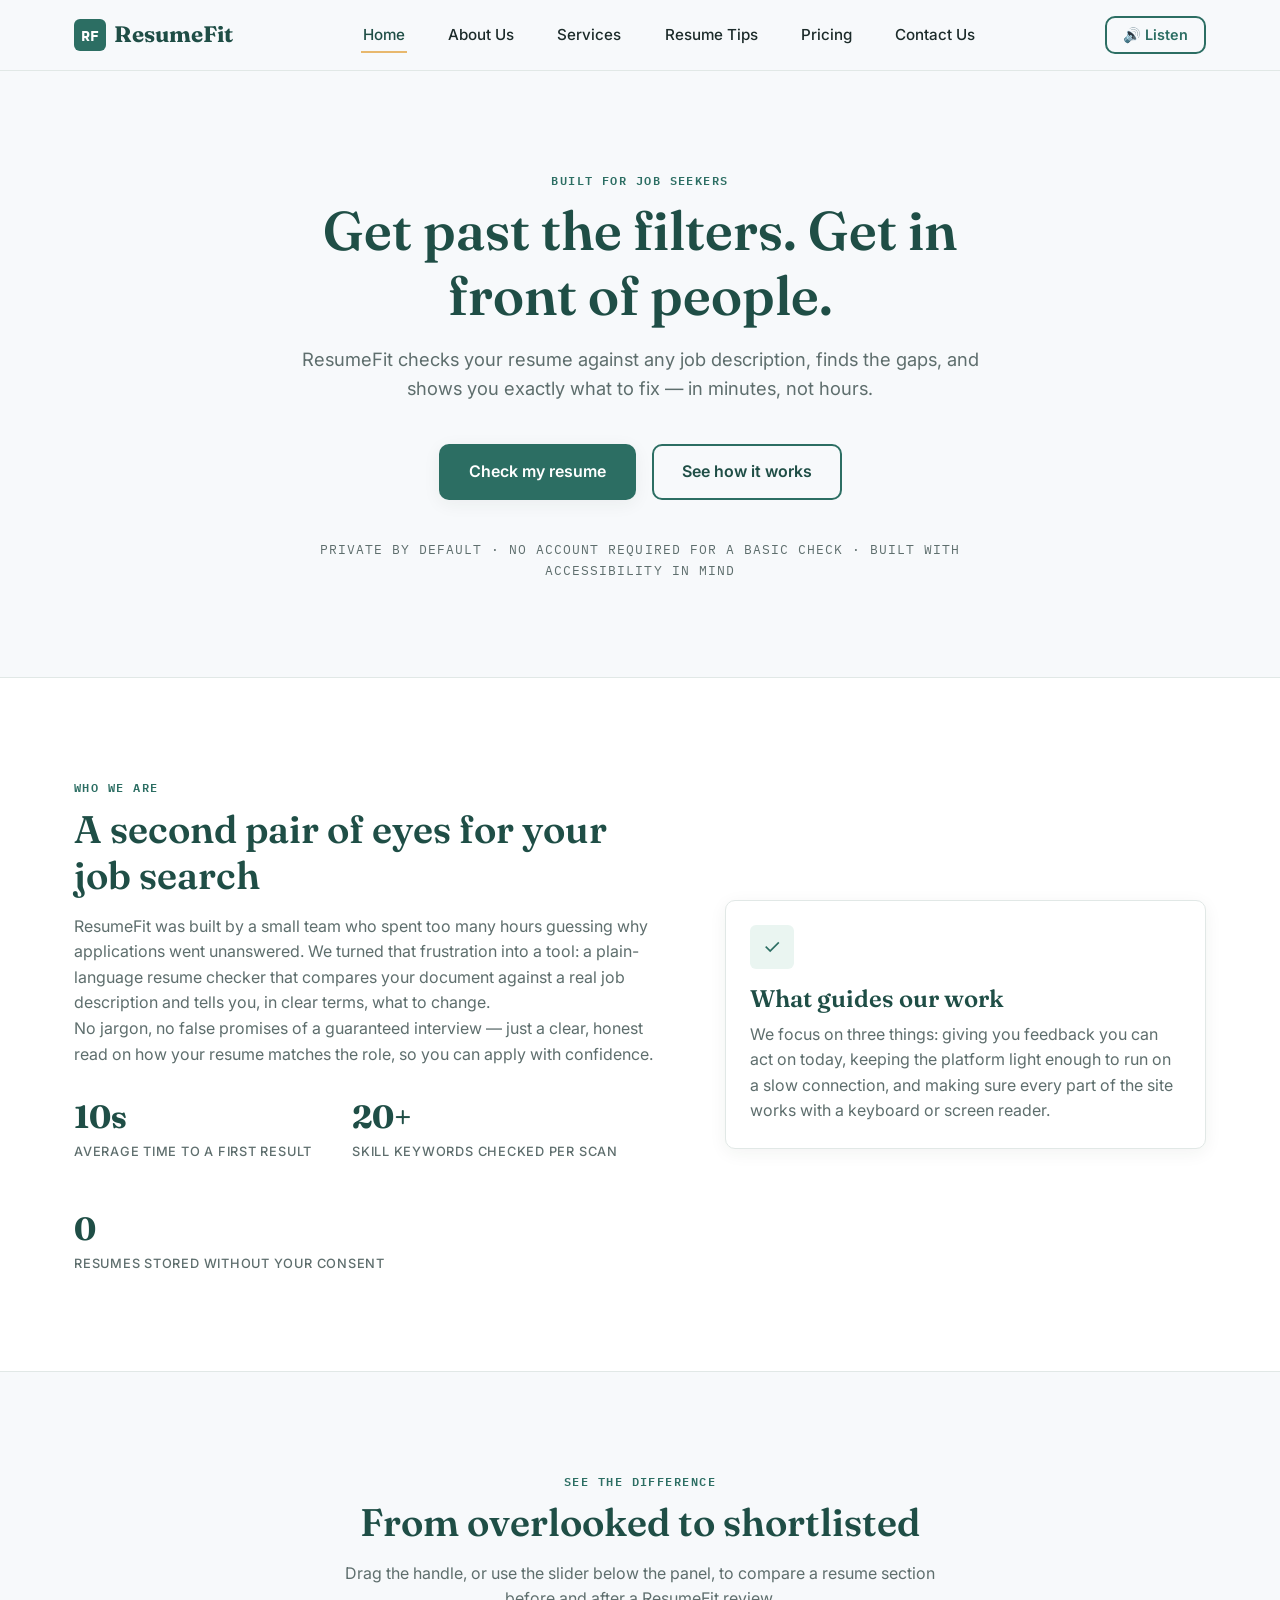
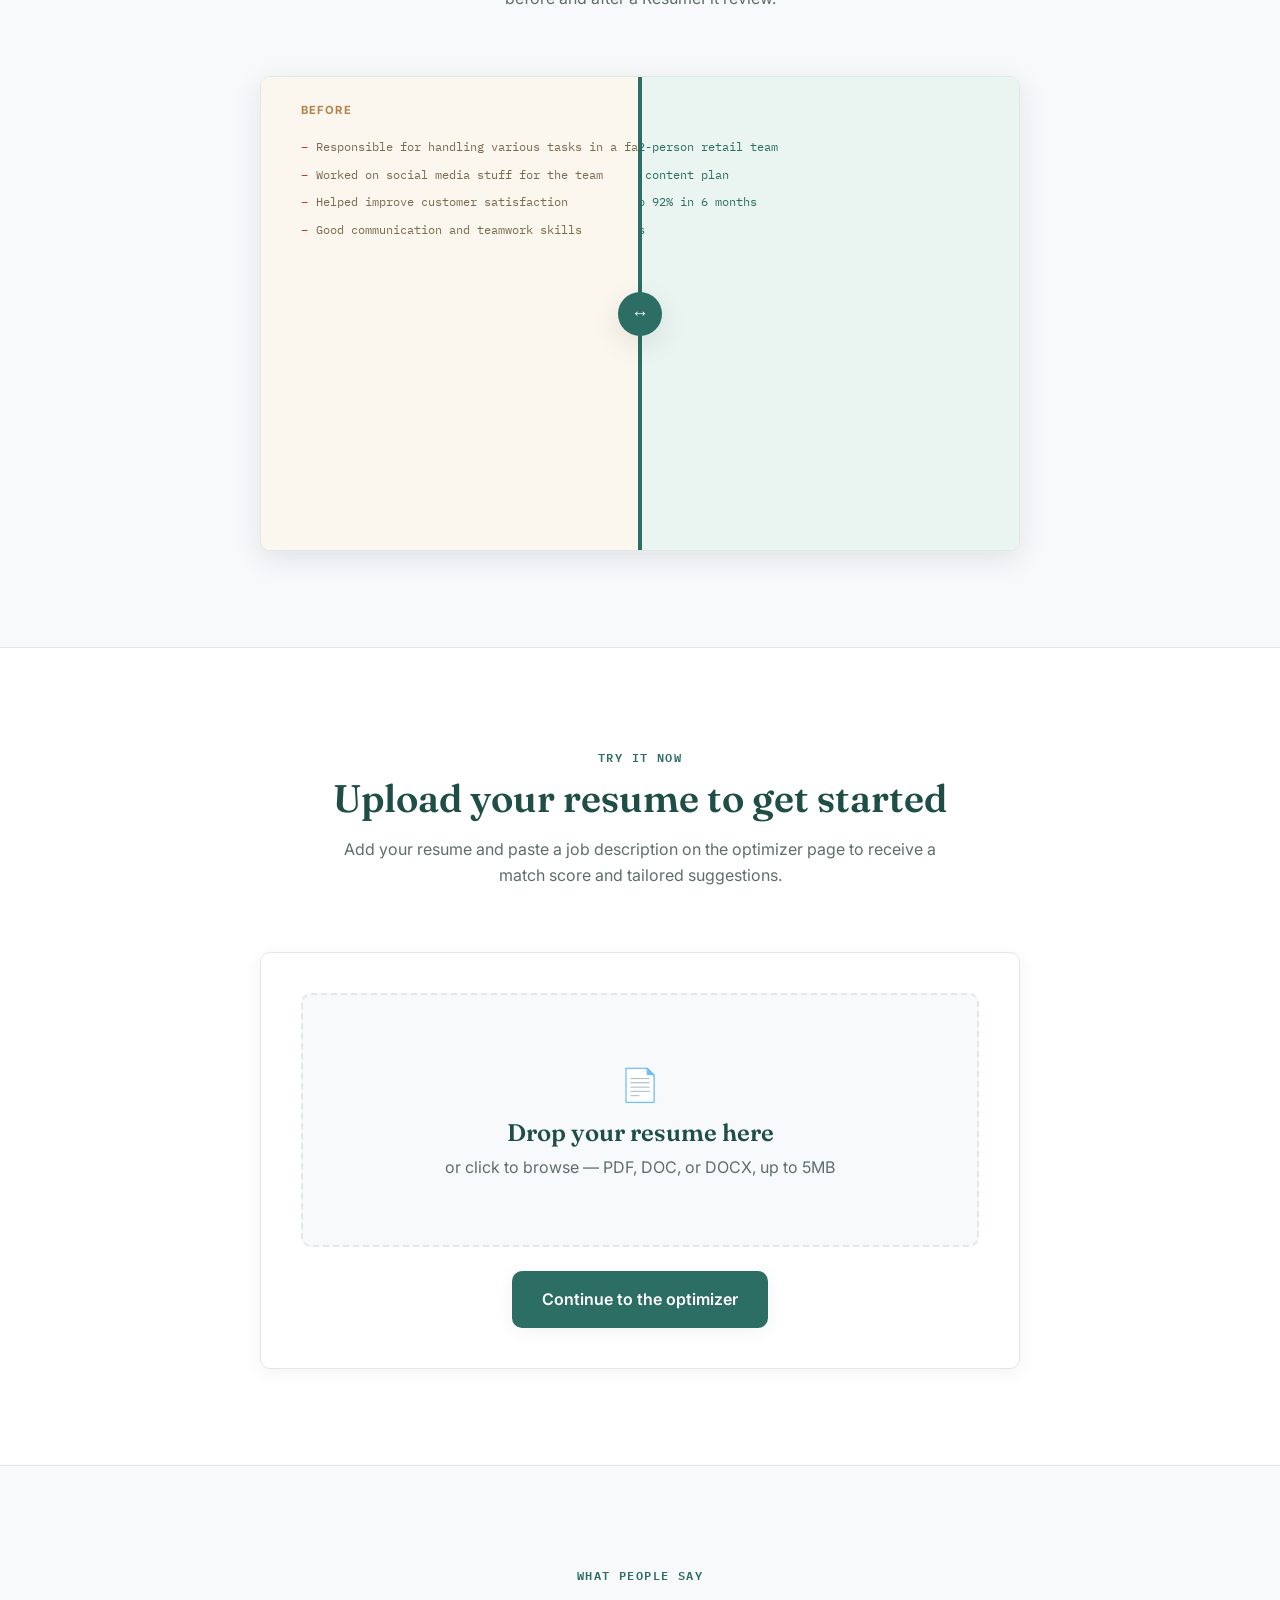
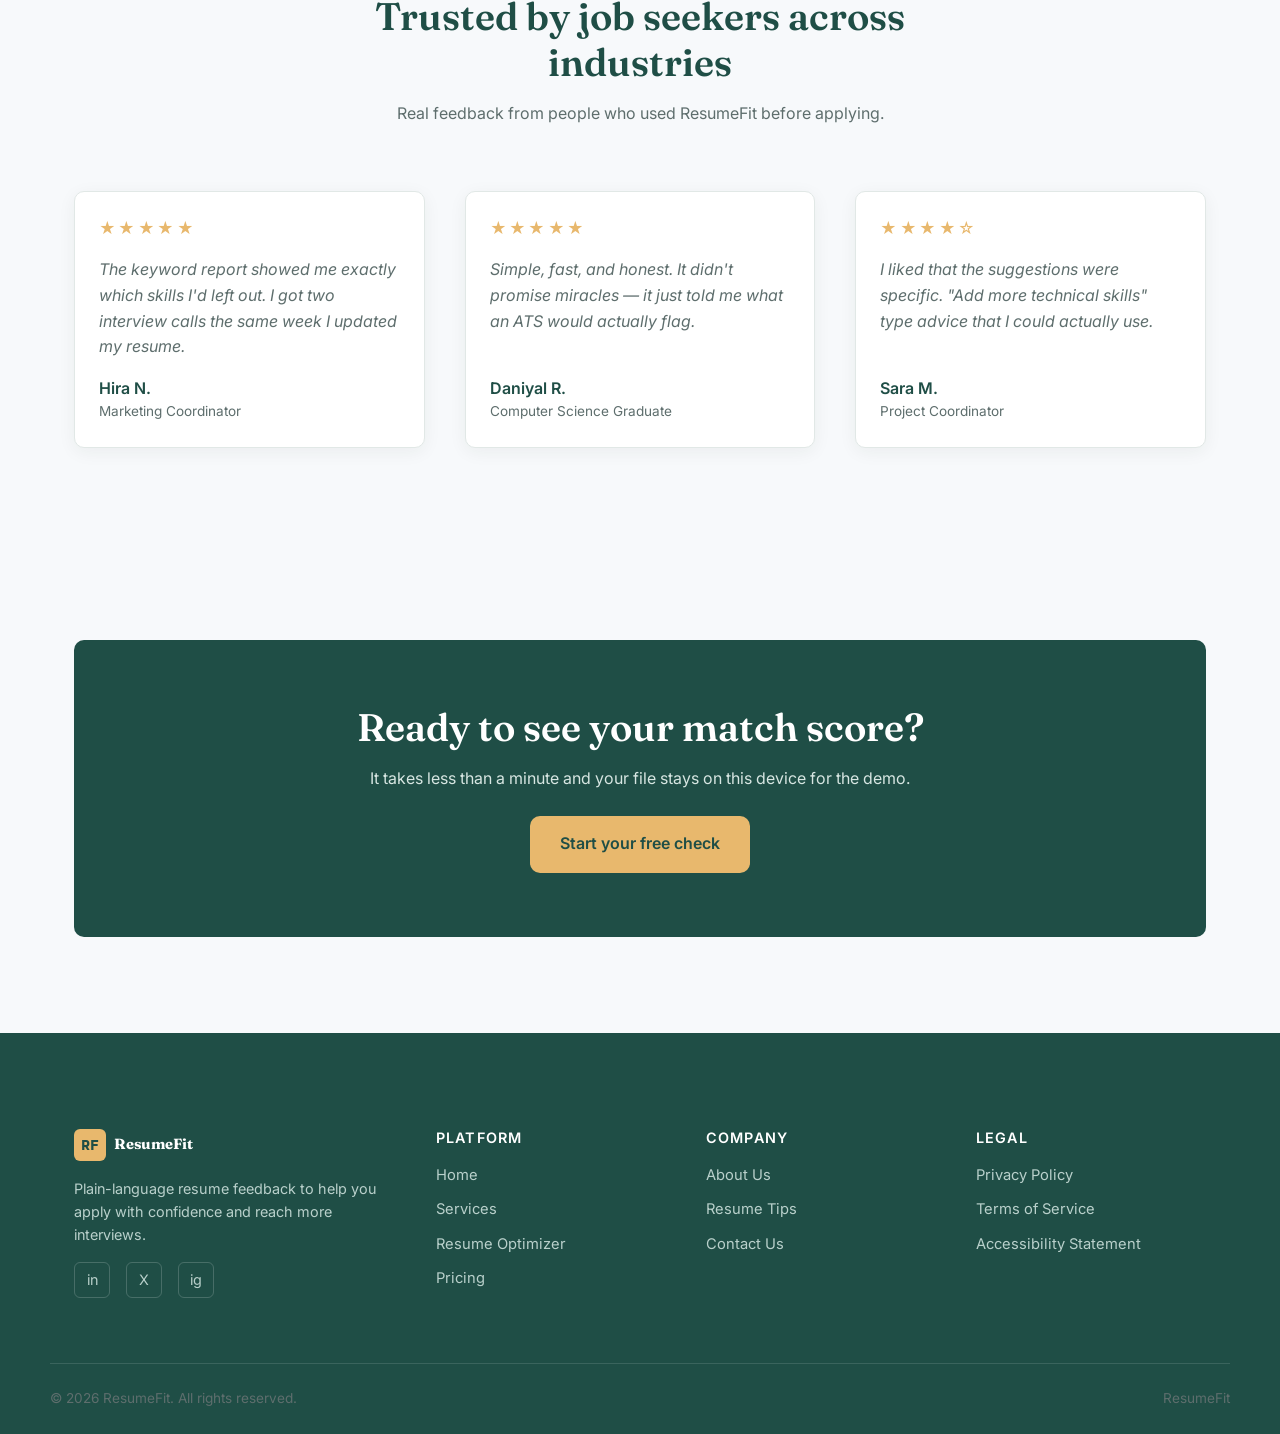
==== commit 7fa10dec: "Update index.html" ====
--- a/ResumeFit Frontend/index.html
+++ b/ResumeFit Frontend/index.html
@@ -36,10 +36,10 @@
       <!-- <button id="theme-switch" type="button" aria-label="Toggle theme">
         <svg xmlns="http://www.w3.org/2000/svg" xmlns:xlink="http://www.w3.org/1999/xlink" aria-hidden="true" role="img" width="64" height="64" viewBox="0 0 24 24"><g fill="none" fill-rule="evenodd" clip-rule="evenodd"><path fill="#8fbffa" d="M13 .75v4.01a7.3 7.3 0 0 1 3.412 1.414l2.129-2.129l.707-.707l1.414 1.414l-.707.708l-2.129 2.128A7.27 7.27 0 0 1 19.24 11h4.01v2h-4.01a7.3 7.3 0 0 1-1.414 3.412l2.13 2.129l.706.707l-1.414 1.414l-.707-.707l-2.129-2.129A7.3 7.3 0 0 1 13 19.24v4.01h-2v-4.01a7.27 7.27 0 0 1-3.412-1.414l-2.128 2.13l-.708.706l-1.414-1.414l.707-.707l2.13-2.129A7.3 7.3 0 0 1 4.76 13H.75v-2h4.01a7.27 7.27 0 0 1 1.414-3.412L4.045 5.46l-.707-.708l1.414-1.414l.708.707l2.128 2.129A7.27 7.27 0 0 1 11 4.76V.75z"></path><path fill="#2859c5" d="M18.892 14.435a7.36 7.36 0 0 1-9.329-9.327a7.308 7.308 0 1 0 9.329 9.327"></path></g></svg>
         <svg xmlns="http://www.w3.org/2000/svg" xmlns:xlink="http://www.w3.org/1999/xlink" aria-hidden="true" role="img" width="100" height="100" viewBox="0 0 24 24"g fill="none" fill-rule="evenodd" clip-rule="evenodd"><path fill="#8fbffa" d="M12 1C5.925 1 1 5.925 1 12s4.925 11 11 11s11-4.925 11-11S18.075 1 12 1"></path><path fill="#2859c5" d="M15.78 7.011a5.322 5.322 0 0 0 0 9.978a6.26 6.26 0 1 1 0-9.978"></path></g></svg>
-      </button>
+      </button> -->
       <button id="tts-btn" type="button" aria-label="Read page aloud">
         🔊 Listen
-      </button> -->
+      </button>
     </nav>
   </header>
 
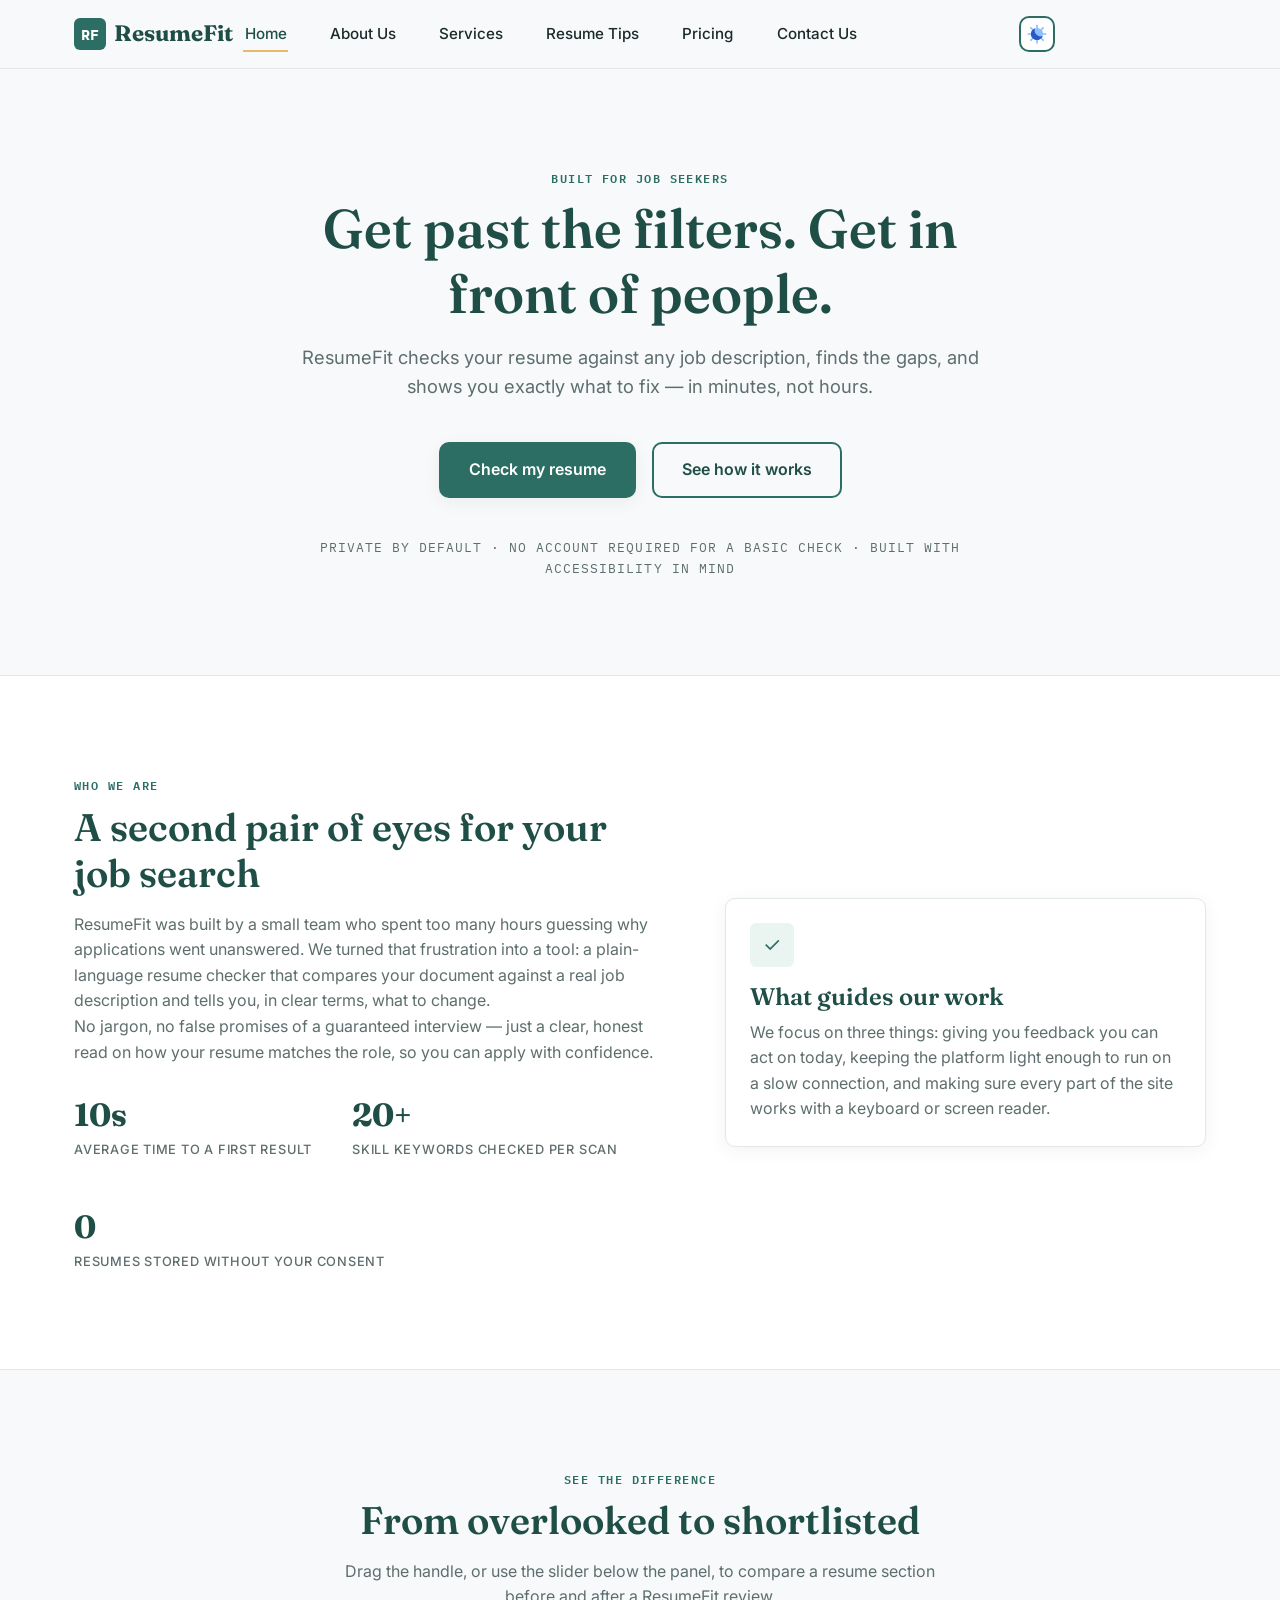
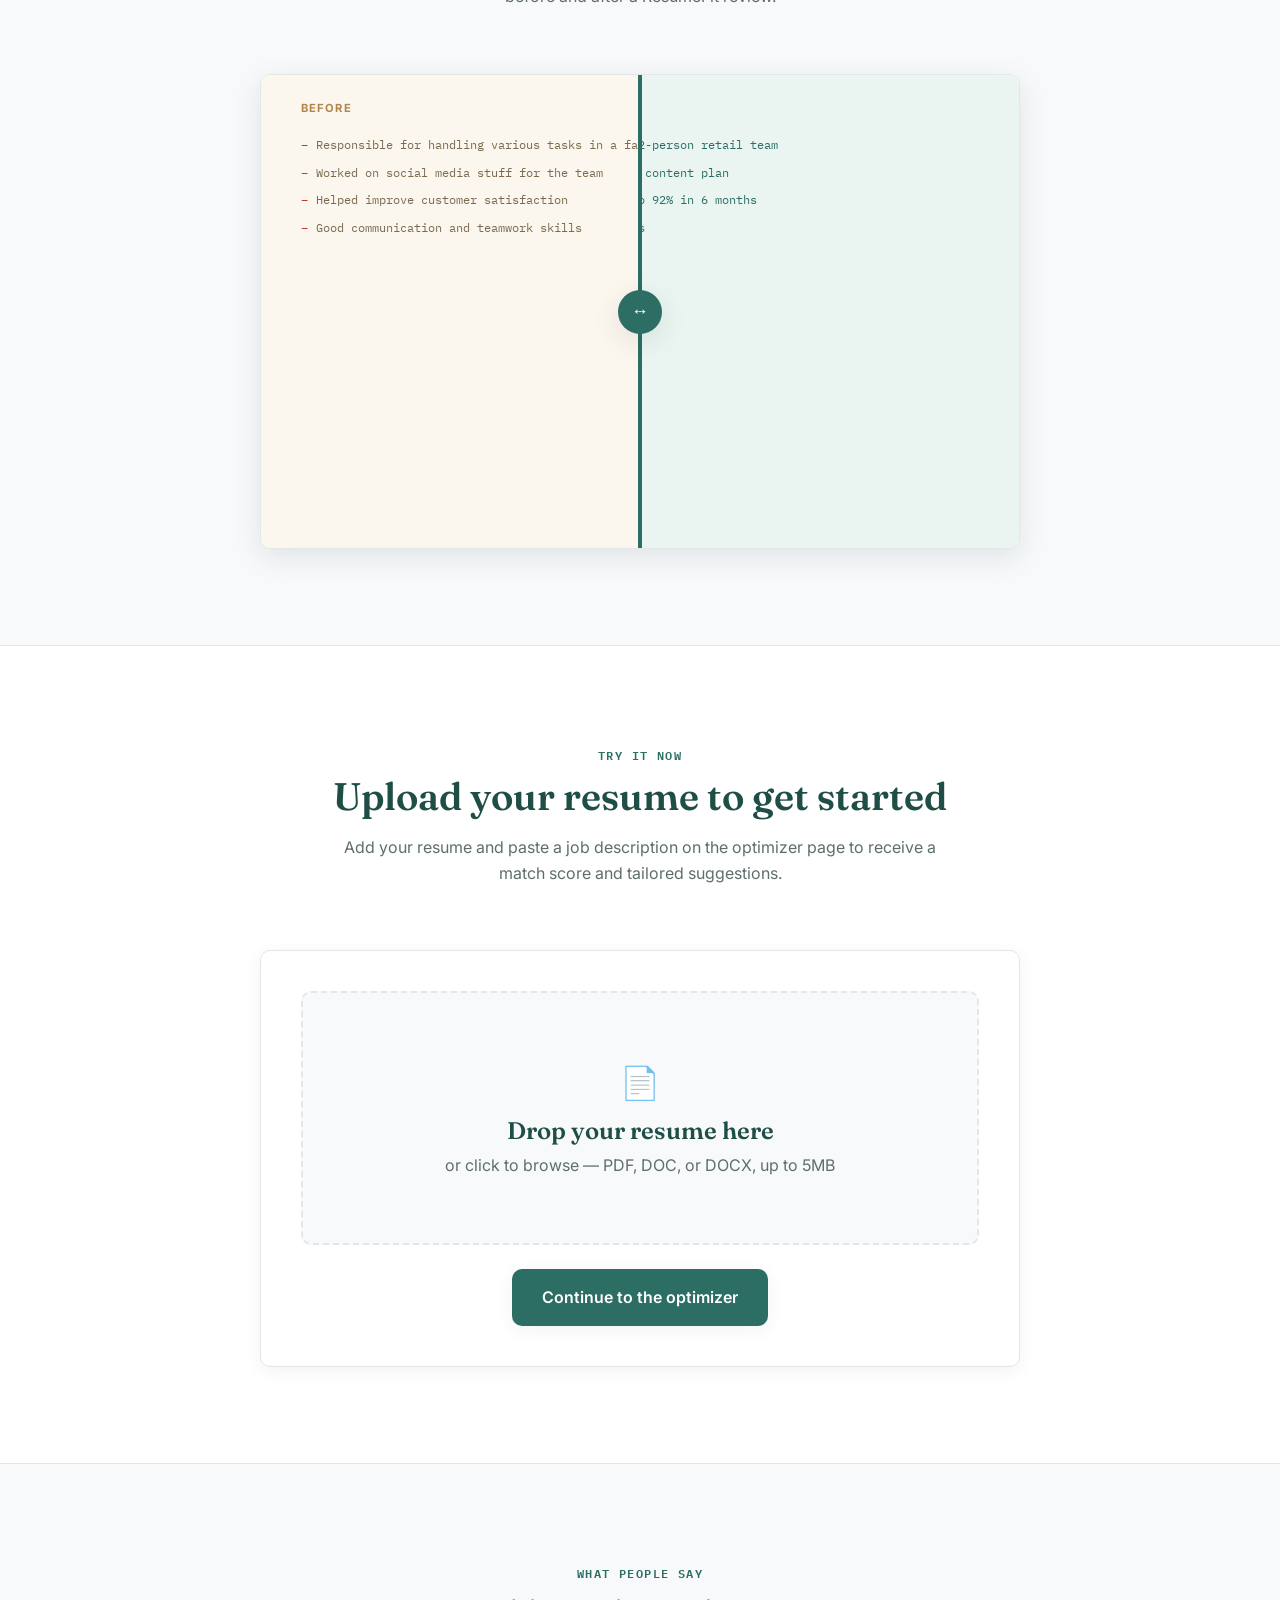
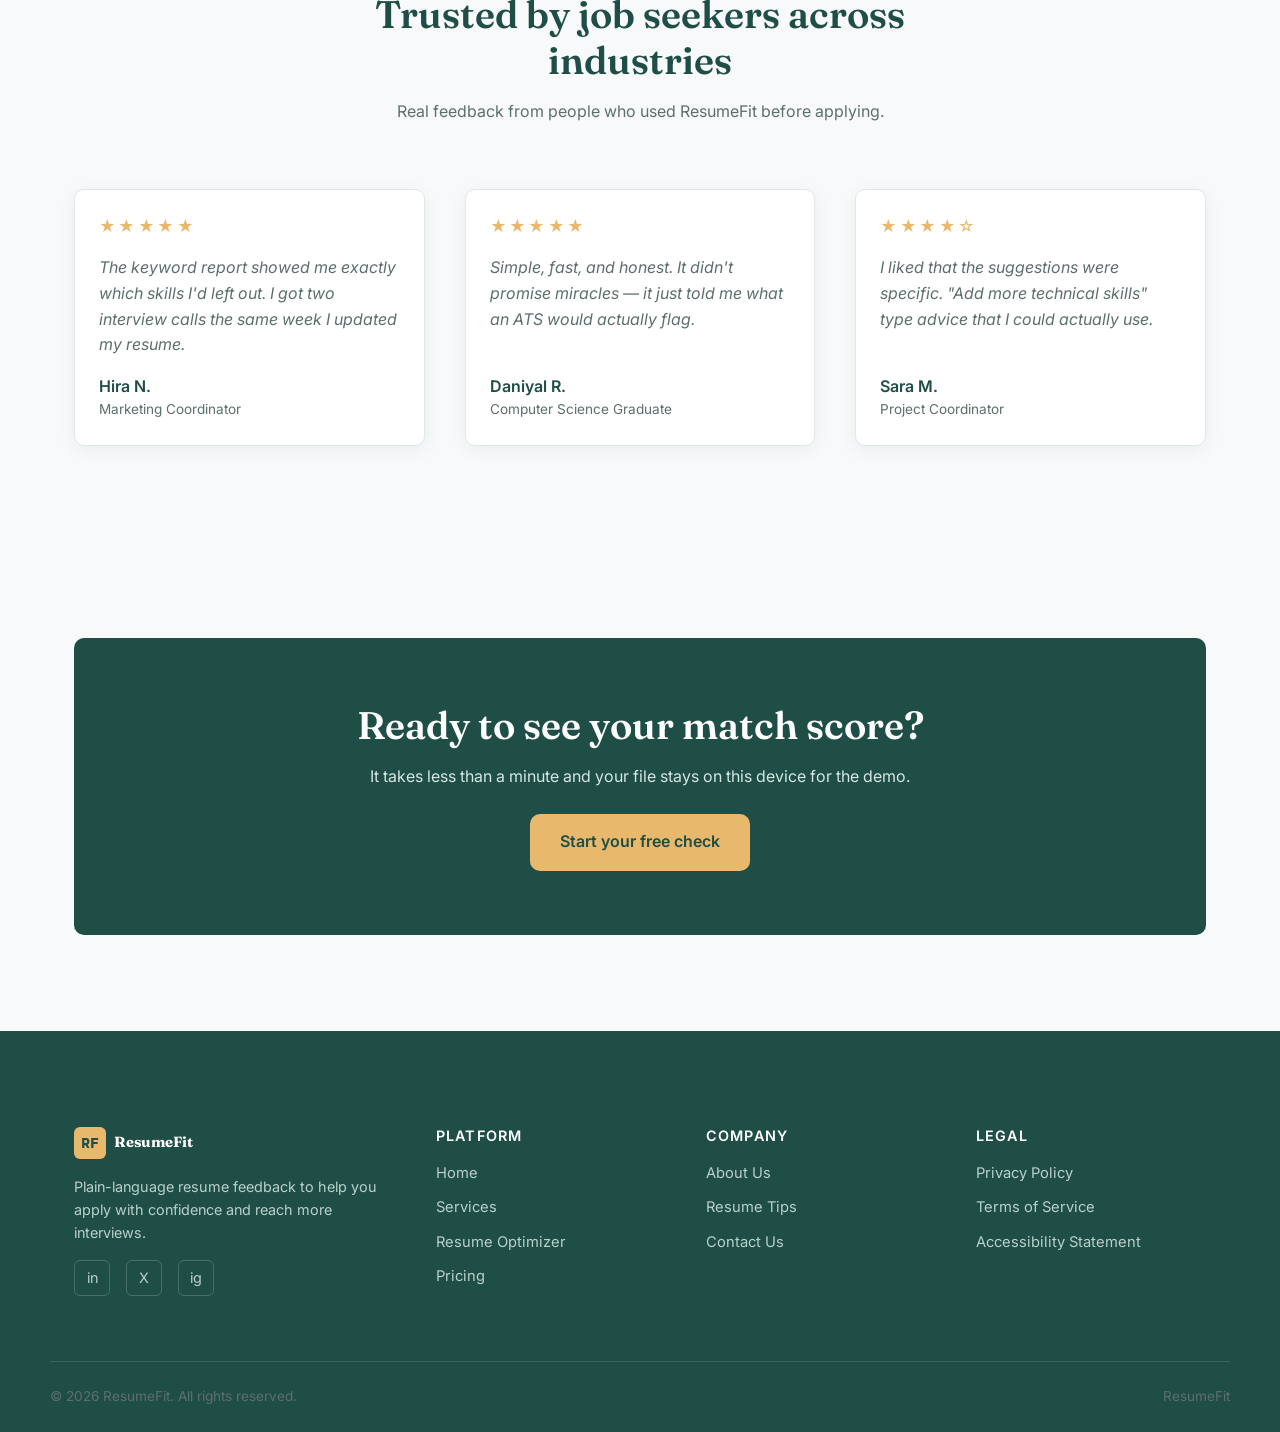
==== commit 46b8e251: "Update index.html" ====
--- a/ResumeFit Frontend/index.html
+++ b/ResumeFit Frontend/index.html
@@ -33,13 +33,13 @@
         <li><a href="pricing.html">Pricing</a></li>
         <li><a href="contact.html">Contact Us</a></li>
       </ul>
-      <!-- <button id="theme-switch" type="button" aria-label="Toggle theme">
+      <button id="theme-switch" type="button" aria-label="Toggle theme">
         <svg xmlns="http://www.w3.org/2000/svg" xmlns:xlink="http://www.w3.org/1999/xlink" aria-hidden="true" role="img" width="64" height="64" viewBox="0 0 24 24"><g fill="none" fill-rule="evenodd" clip-rule="evenodd"><path fill="#8fbffa" d="M13 .75v4.01a7.3 7.3 0 0 1 3.412 1.414l2.129-2.129l.707-.707l1.414 1.414l-.707.708l-2.129 2.128A7.27 7.27 0 0 1 19.24 11h4.01v2h-4.01a7.3 7.3 0 0 1-1.414 3.412l2.13 2.129l.706.707l-1.414 1.414l-.707-.707l-2.129-2.129A7.3 7.3 0 0 1 13 19.24v4.01h-2v-4.01a7.27 7.27 0 0 1-3.412-1.414l-2.128 2.13l-.708.706l-1.414-1.414l.707-.707l2.13-2.129A7.3 7.3 0 0 1 4.76 13H.75v-2h4.01a7.27 7.27 0 0 1 1.414-3.412L4.045 5.46l-.707-.708l1.414-1.414l.708.707l2.128 2.129A7.27 7.27 0 0 1 11 4.76V.75z"></path><path fill="#2859c5" d="M18.892 14.435a7.36 7.36 0 0 1-9.329-9.327a7.308 7.308 0 1 0 9.329 9.327"></path></g></svg>
         <svg xmlns="http://www.w3.org/2000/svg" xmlns:xlink="http://www.w3.org/1999/xlink" aria-hidden="true" role="img" width="100" height="100" viewBox="0 0 24 24"g fill="none" fill-rule="evenodd" clip-rule="evenodd"><path fill="#8fbffa" d="M12 1C5.925 1 1 5.925 1 12s4.925 11 11 11s11-4.925 11-11S18.075 1 12 1"></path><path fill="#2859c5" d="M15.78 7.011a5.322 5.322 0 0 0 0 9.978a6.26 6.26 0 1 1 0-9.978"></path></g></svg>
+      </button>
+      <!-- <button id="tts-btn" type="button" aria-label="Read page aloud">
+        🔊 Listen
       </button> -->
-      <button id="tts-btn" type="button" aria-label="Read page aloud">
-        🔊 Listen
-      </button>
     </nav>
   </header>
 
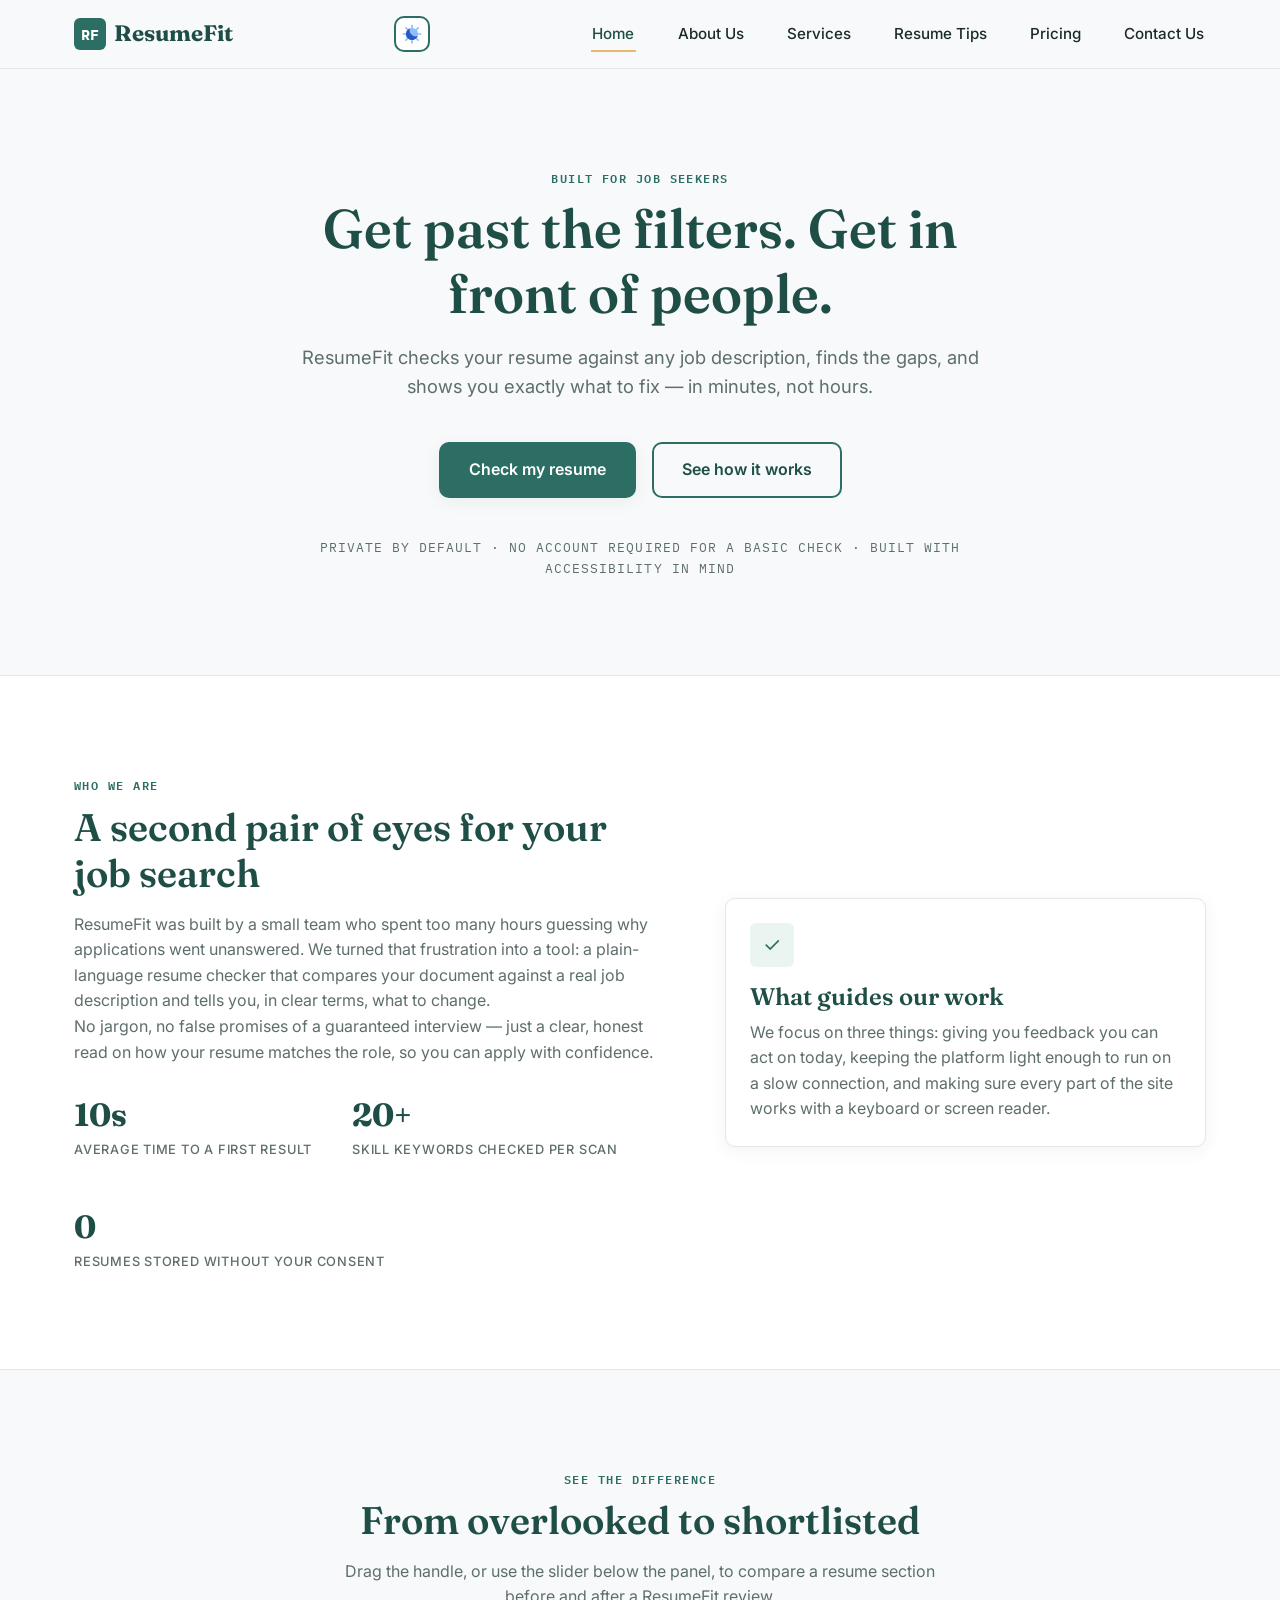
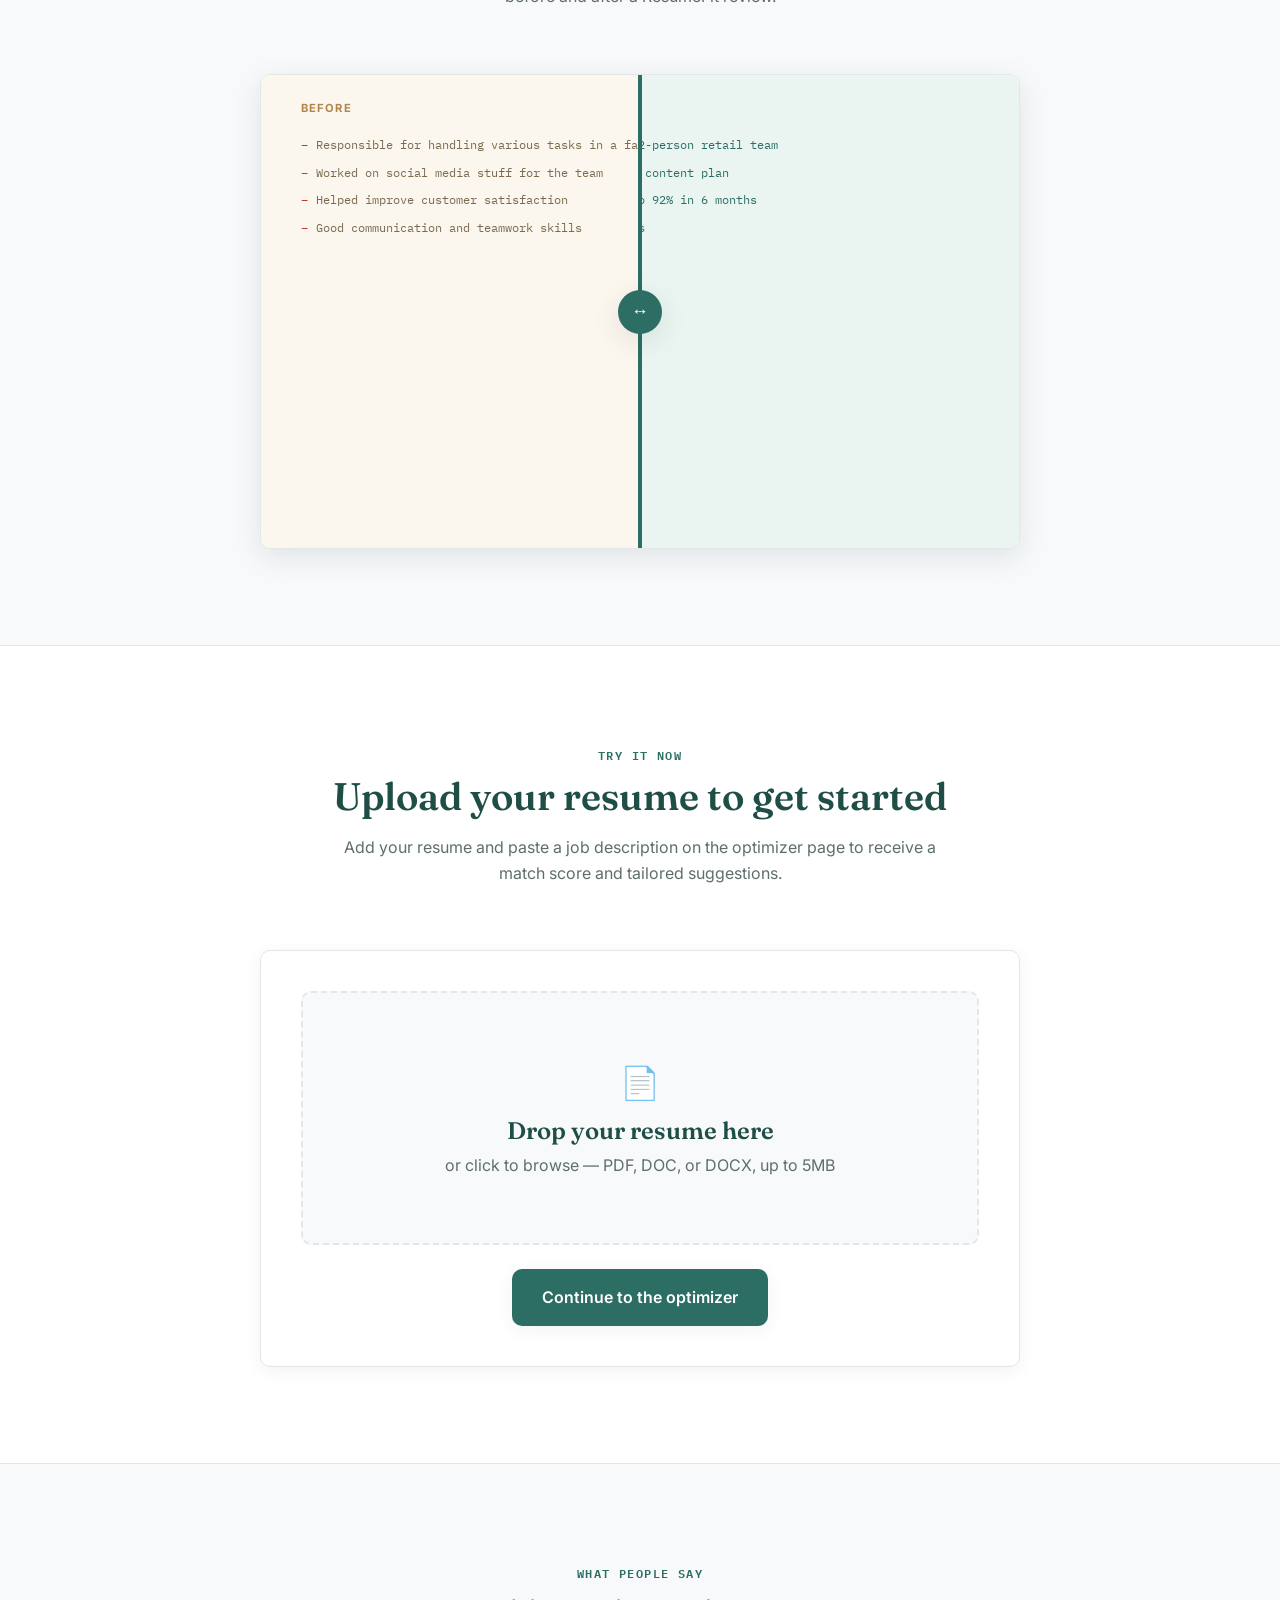
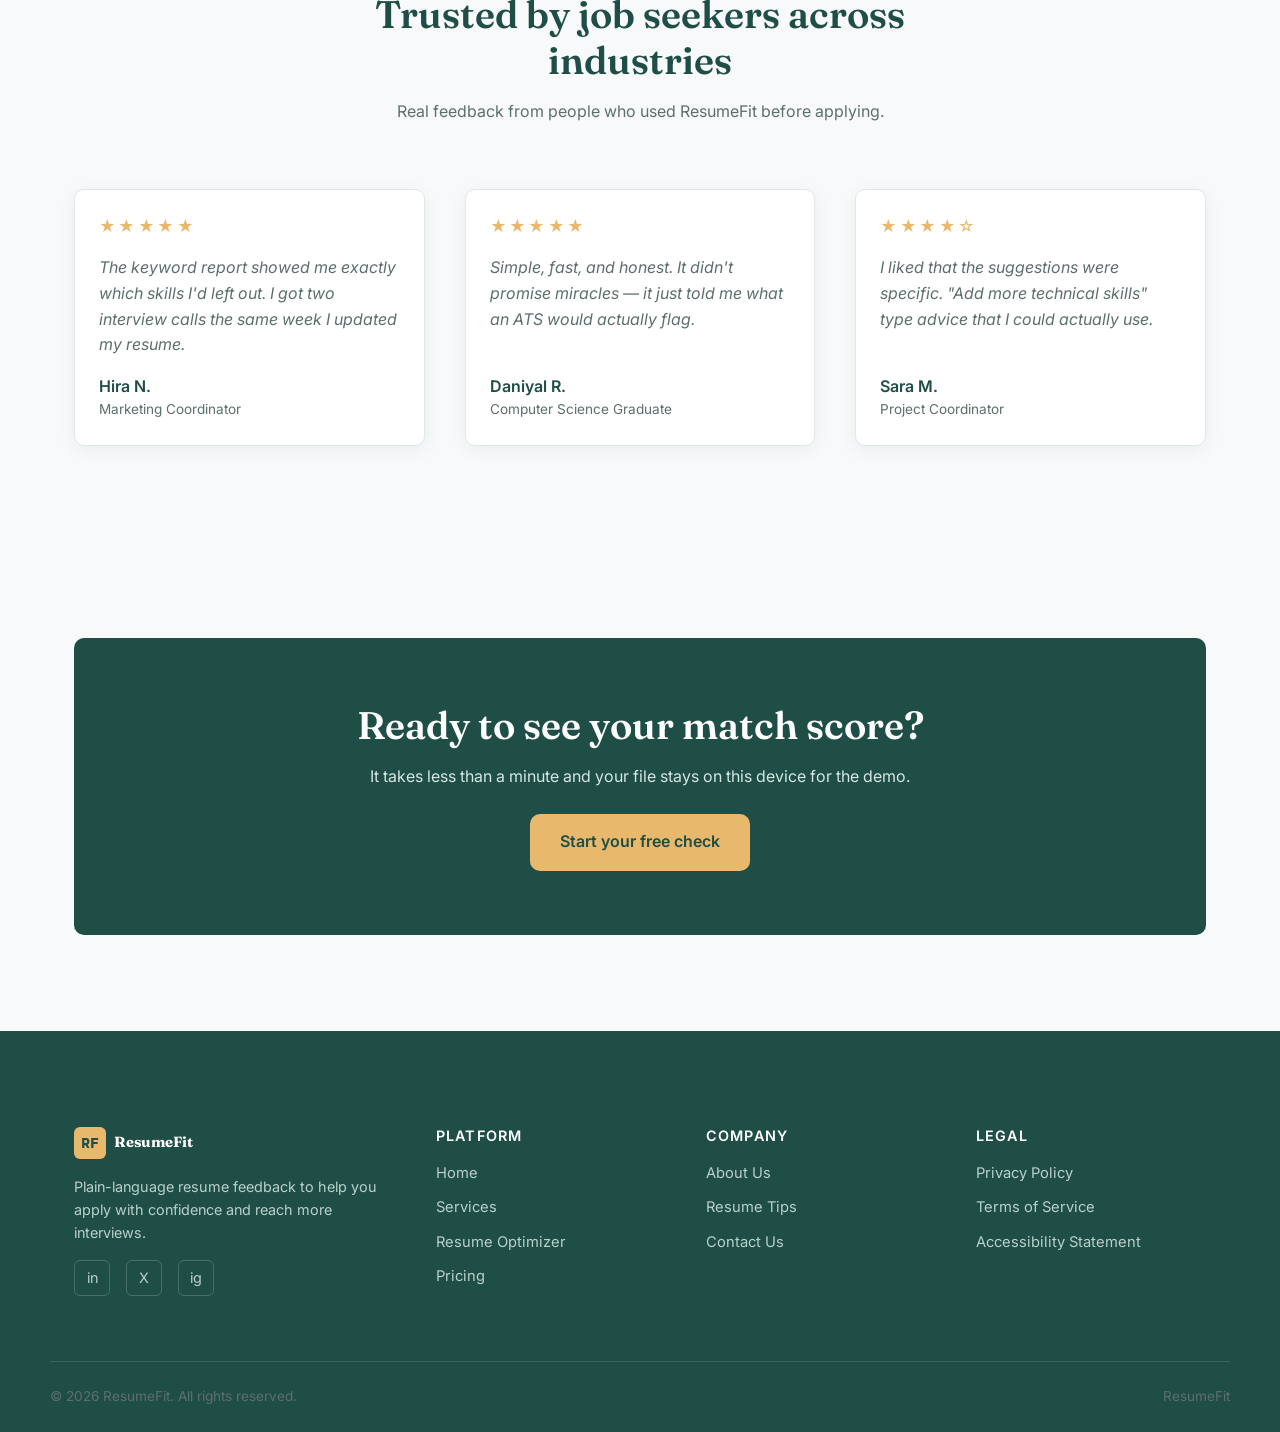
==== commit 4b71ac99: "Update index.html" ====
--- a/ResumeFit Frontend/index.html
+++ b/ResumeFit Frontend/index.html
@@ -25,6 +25,10 @@
         <span class="nav__toggle-bar" aria-hidden="true"></span>
         <span class="nav__toggle-bar" aria-hidden="true"></span>
       </button>
+      <button id="theme-switch" type="button" aria-label="Toggle theme">
+        <svg xmlns="http://www.w3.org/2000/svg" xmlns:xlink="http://www.w3.org/1999/xlink" aria-hidden="true" role="img" width="64" height="64" viewBox="0 0 24 24"><g fill="none" fill-rule="evenodd" clip-rule="evenodd"><path fill="#8fbffa" d="M13 .75v4.01a7.3 7.3 0 0 1 3.412 1.414l2.129-2.129l.707-.707l1.414 1.414l-.707.708l-2.129 2.128A7.27 7.27 0 0 1 19.24 11h4.01v2h-4.01a7.3 7.3 0 0 1-1.414 3.412l2.13 2.129l.706.707l-1.414 1.414l-.707-.707l-2.129-2.129A7.3 7.3 0 0 1 13 19.24v4.01h-2v-4.01a7.27 7.27 0 0 1-3.412-1.414l-2.128 2.13l-.708.706l-1.414-1.414l.707-.707l2.13-2.129A7.3 7.3 0 0 1 4.76 13H.75v-2h4.01a7.27 7.27 0 0 1 1.414-3.412L4.045 5.46l-.707-.708l1.414-1.414l.708.707l2.128 2.129A7.27 7.27 0 0 1 11 4.76V.75z"></path><path fill="#2859c5" d="M18.892 14.435a7.36 7.36 0 0 1-9.329-9.327a7.308 7.308 0 1 0 9.329 9.327"></path></g></svg>
+        <svg xmlns="http://www.w3.org/2000/svg" xmlns:xlink="http://www.w3.org/1999/xlink" aria-hidden="true" role="img" width="100" height="100" viewBox="0 0 24 24"g fill="none" fill-rule="evenodd" clip-rule="evenodd"><path fill="#8fbffa" d="M12 1C5.925 1 1 5.925 1 12s4.925 11 11 11s11-4.925 11-11S18.075 1 12 1"></path><path fill="#2859c5" d="M15.78 7.011a5.322 5.322 0 0 0 0 9.978a6.26 6.26 0 1 1 0-9.978"></path></g></svg>
+      </button>
       <ul class="nav__links" id="primary-nav">
         <li><a href="index.html" aria-current="page">Home</a></li>
         <li><a href="about.html">About Us</a></li>
@@ -33,10 +37,7 @@
         <li><a href="pricing.html">Pricing</a></li>
         <li><a href="contact.html">Contact Us</a></li>
       </ul>
-      <button id="theme-switch" type="button" aria-label="Toggle theme">
-        <svg xmlns="http://www.w3.org/2000/svg" xmlns:xlink="http://www.w3.org/1999/xlink" aria-hidden="true" role="img" width="64" height="64" viewBox="0 0 24 24"><g fill="none" fill-rule="evenodd" clip-rule="evenodd"><path fill="#8fbffa" d="M13 .75v4.01a7.3 7.3 0 0 1 3.412 1.414l2.129-2.129l.707-.707l1.414 1.414l-.707.708l-2.129 2.128A7.27 7.27 0 0 1 19.24 11h4.01v2h-4.01a7.3 7.3 0 0 1-1.414 3.412l2.13 2.129l.706.707l-1.414 1.414l-.707-.707l-2.129-2.129A7.3 7.3 0 0 1 13 19.24v4.01h-2v-4.01a7.27 7.27 0 0 1-3.412-1.414l-2.128 2.13l-.708.706l-1.414-1.414l.707-.707l2.13-2.129A7.3 7.3 0 0 1 4.76 13H.75v-2h4.01a7.27 7.27 0 0 1 1.414-3.412L4.045 5.46l-.707-.708l1.414-1.414l.708.707l2.128 2.129A7.27 7.27 0 0 1 11 4.76V.75z"></path><path fill="#2859c5" d="M18.892 14.435a7.36 7.36 0 0 1-9.329-9.327a7.308 7.308 0 1 0 9.329 9.327"></path></g></svg>
-        <svg xmlns="http://www.w3.org/2000/svg" xmlns:xlink="http://www.w3.org/1999/xlink" aria-hidden="true" role="img" width="100" height="100" viewBox="0 0 24 24"g fill="none" fill-rule="evenodd" clip-rule="evenodd"><path fill="#8fbffa" d="M12 1C5.925 1 1 5.925 1 12s4.925 11 11 11s11-4.925 11-11S18.075 1 12 1"></path><path fill="#2859c5" d="M15.78 7.011a5.322 5.322 0 0 0 0 9.978a6.26 6.26 0 1 1 0-9.978"></path></g></svg>
-      </button>
+      
       <!-- <button id="tts-btn" type="button" aria-label="Read page aloud">
         🔊 Listen
       </button> -->
